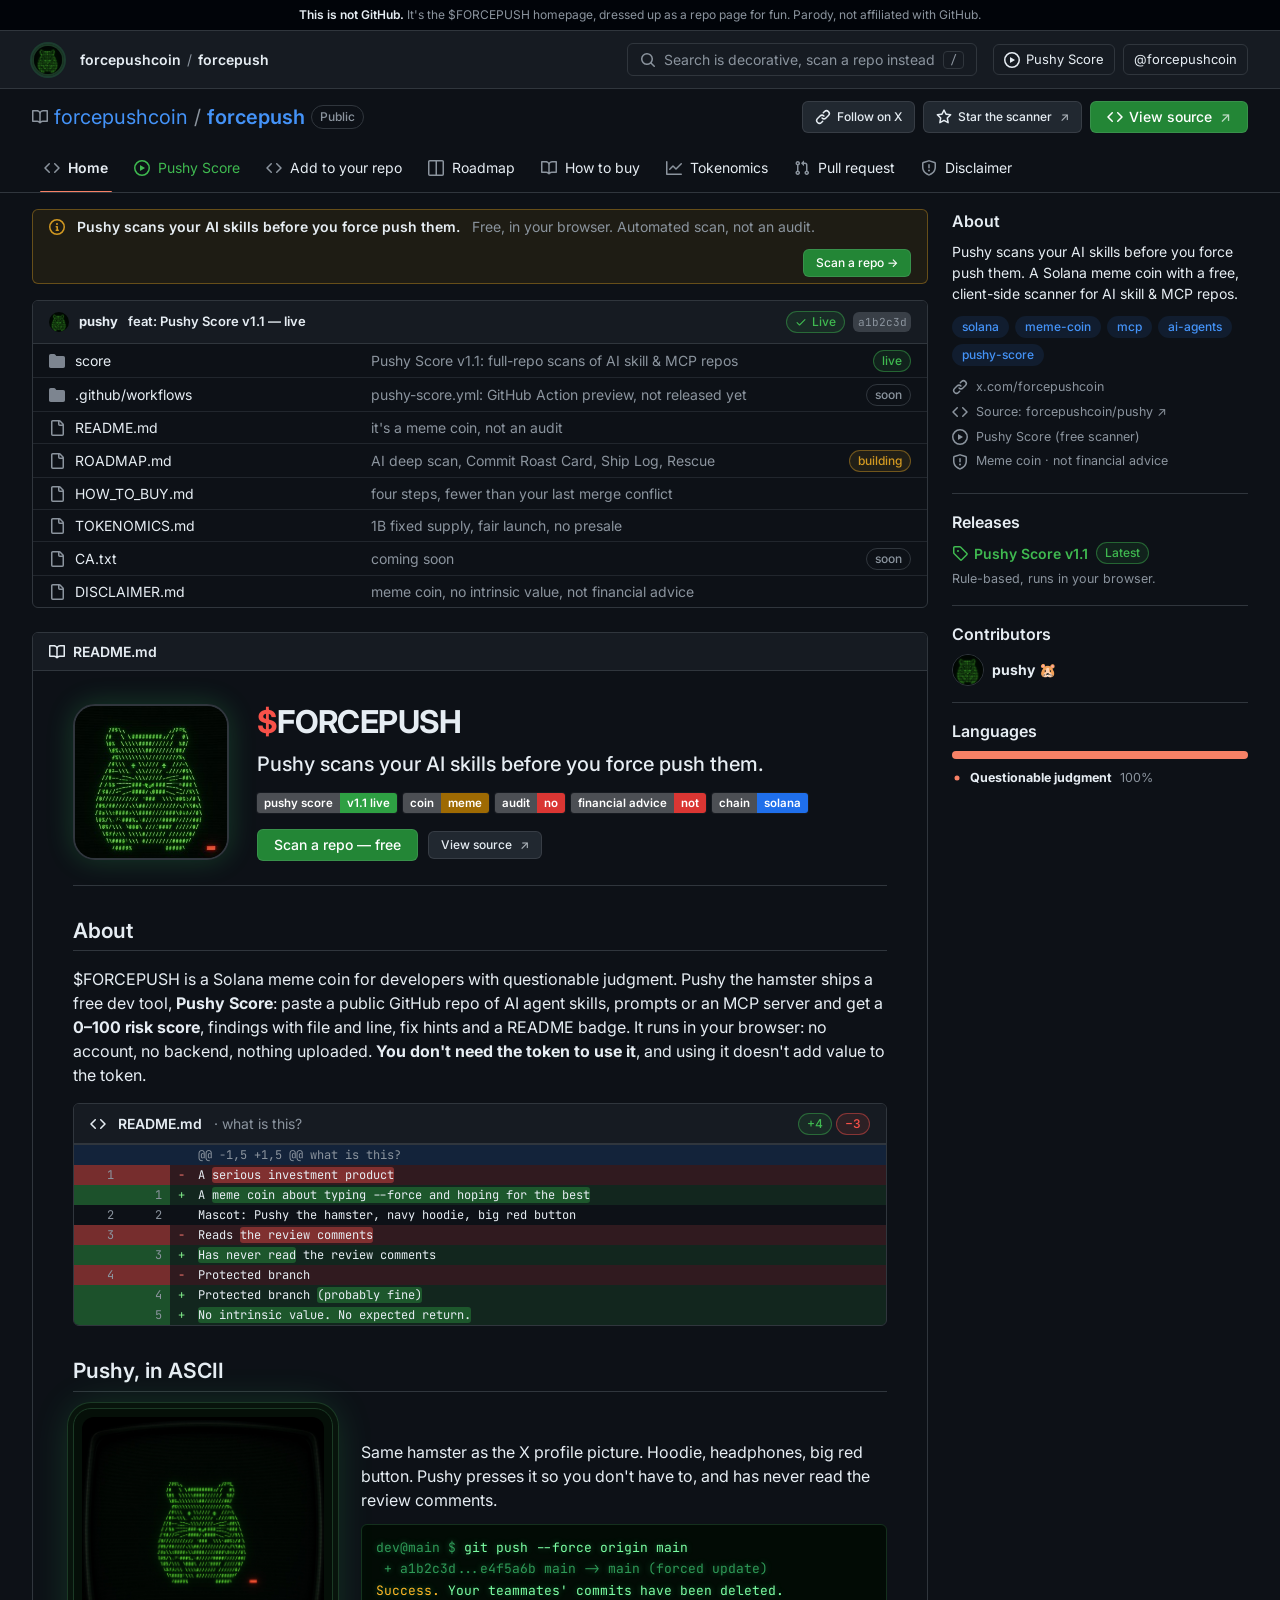
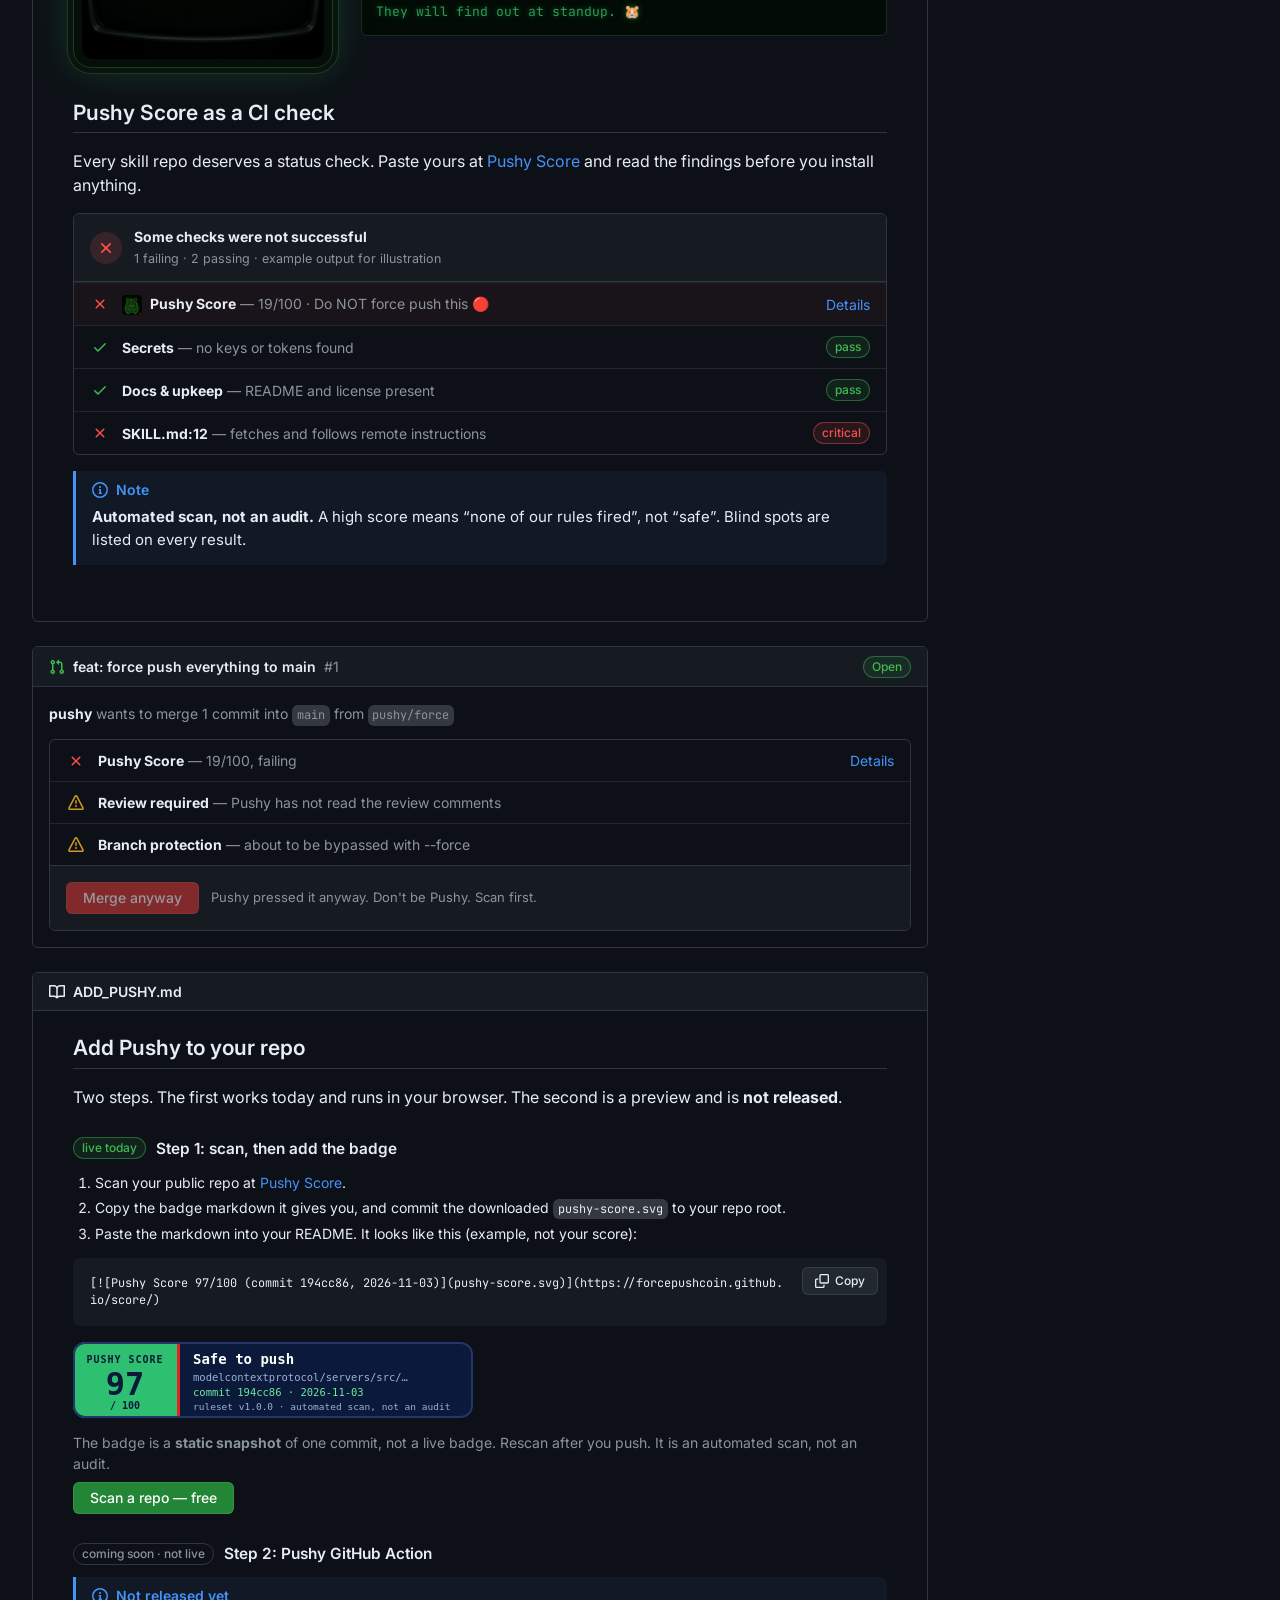
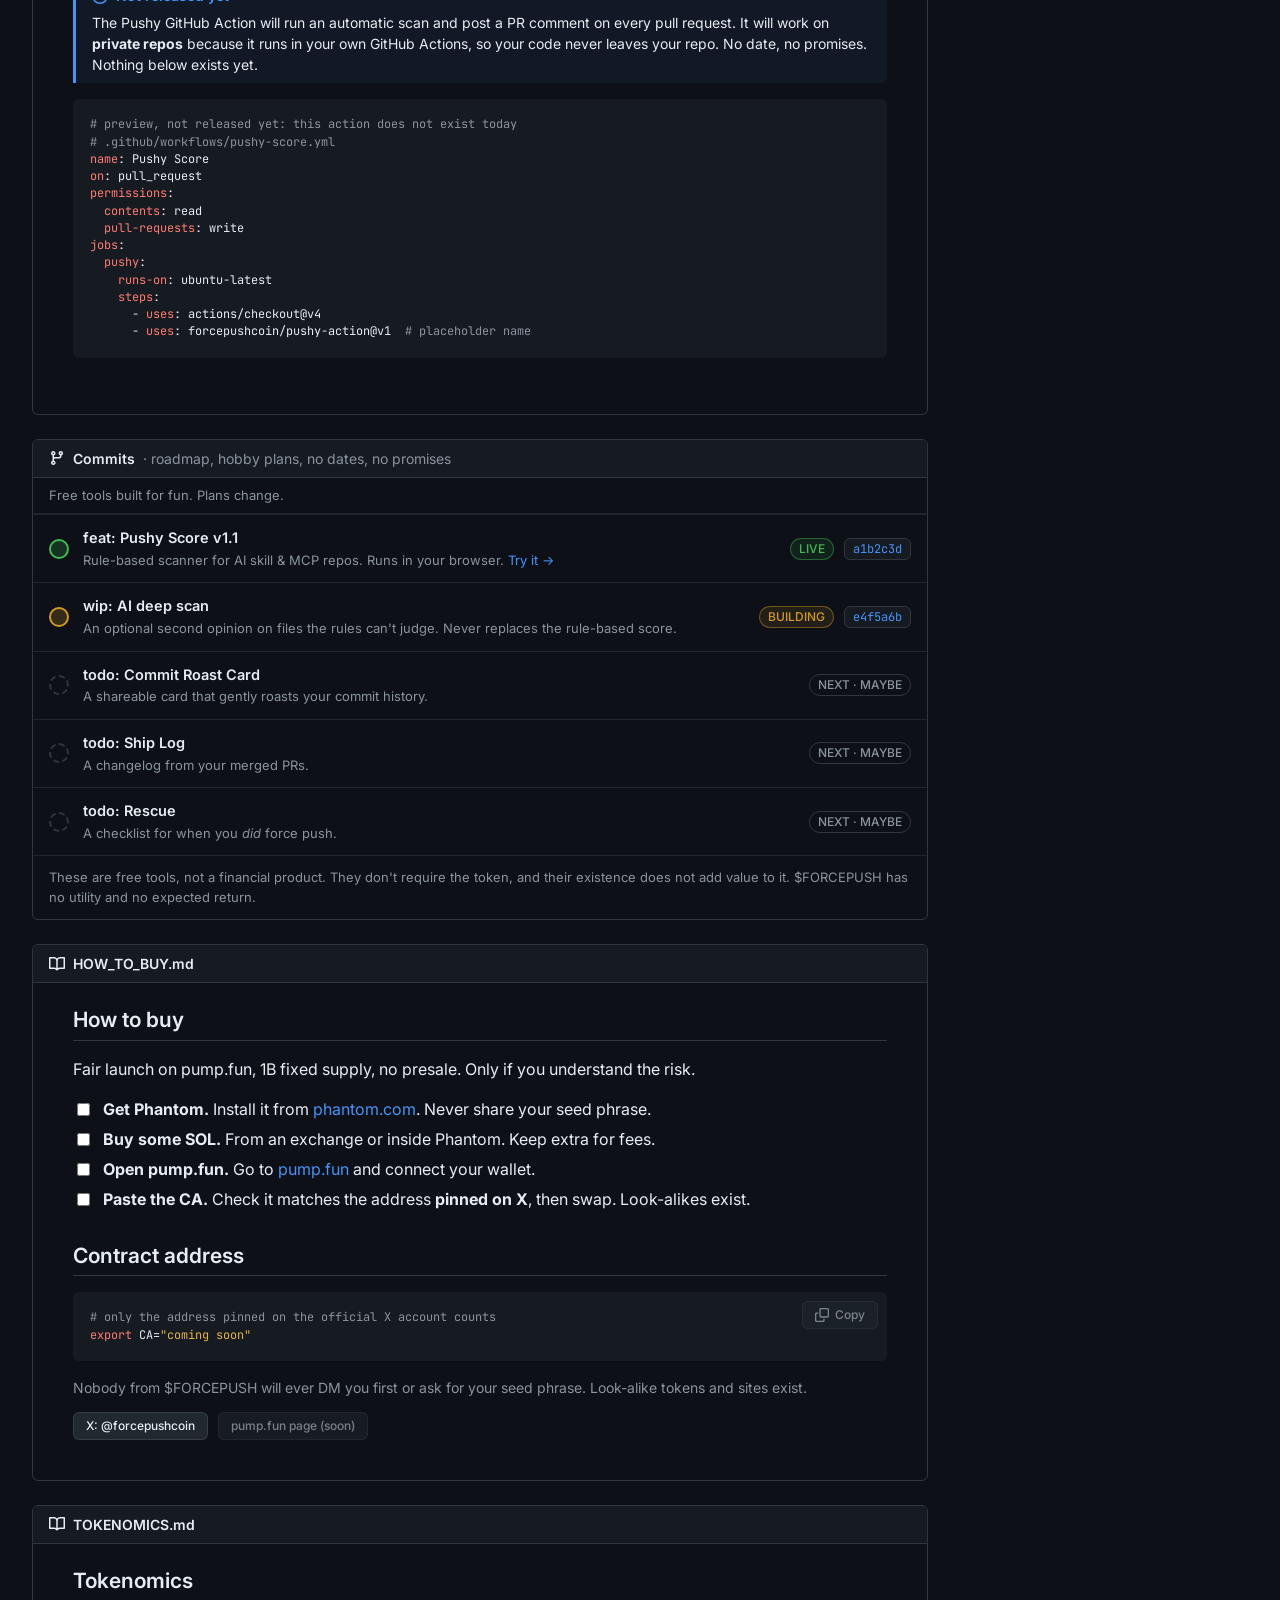
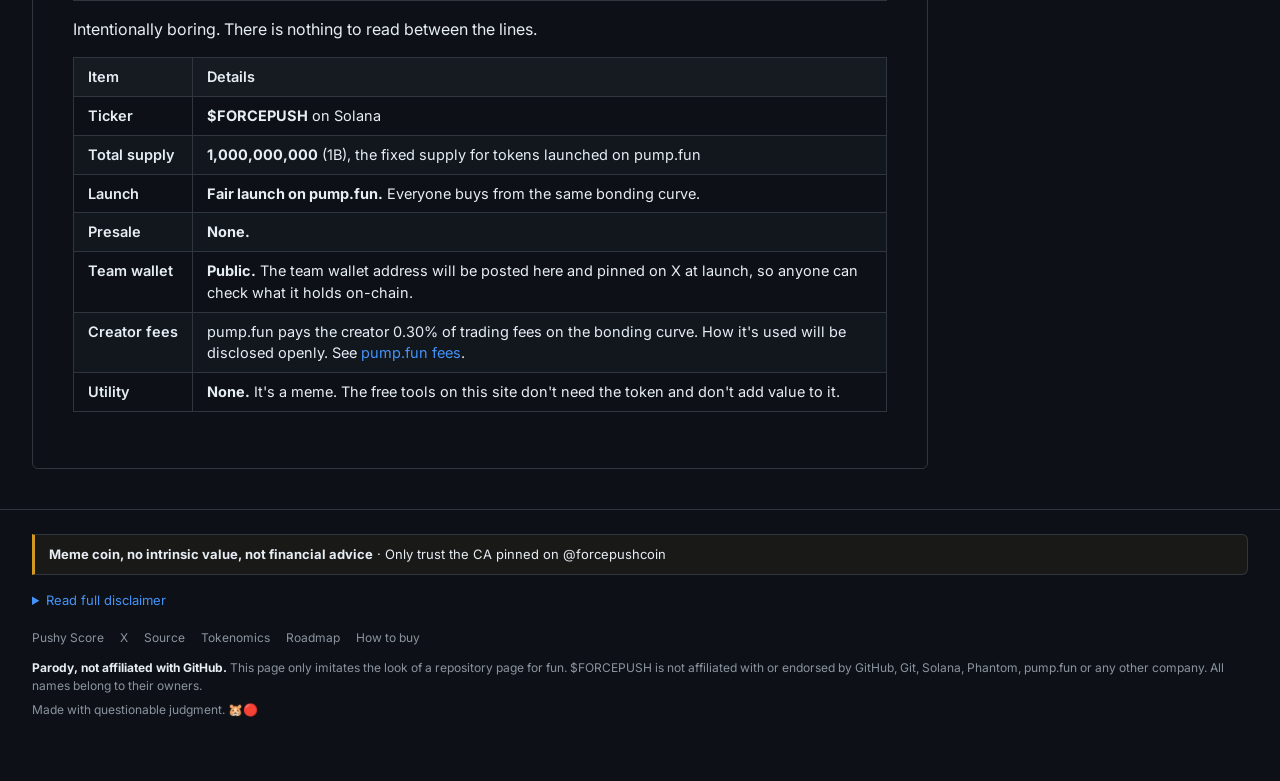
==== index.html @ 5efeface "Pushy Score 1.1: full-repo scans, ASCII Pushy, install guide" ====
<!DOCTYPE html>
<html lang="en">
<head>
<meta charset="utf-8">
<meta name="viewport" content="width=device-width, initial-scale=1">
<title>$FORCEPUSH — Pushy scans your AI skills before you force push them</title>
<meta name="description" content="$FORCEPUSH is a Solana meme coin with a free tool: Pushy Score, an in-browser risk scan for AI agent skills and MCP server repos. Automated scan, not an audit. Meme coin, no intrinsic value, not financial advice.">
<meta name="theme-color" content="#0d1117">
<link rel="canonical" href="https://forcepushcoin.github.io/">
<link rel="icon" type="image/jpeg" href="pp-avatar.jpg">
<link rel="apple-touch-icon" href="pp-avatar.jpg">
<meta property="og:type" content="website">
<meta property="og:site_name" content="$FORCEPUSH">
<meta property="og:url" content="https://forcepushcoin.github.io/">
<meta property="og:title" content="$FORCEPUSH — Pushy scans your AI skills before you force push them">
<meta property="og:description" content="A meme coin with a free, in-browser risk scanner for AI skill and MCP repos. Automated scan, not an audit. Not financial advice.">
<meta property="og:image" content="https://forcepushcoin.github.io/banner-16x9.jpg">
<meta property="og:image:width" content="1280">
<meta property="og:image:height" content="720">
<meta property="og:image:alt" content="Pushy the hamster terminal banner: REJECTED to FORCED, Pushy Score scanning">
<meta name="twitter:card" content="summary_large_image">
<meta name="twitter:site" content="@forcepushcoin">
<meta name="twitter:title" content="$FORCEPUSH — Pushy scans your AI skills before you force push them">
<meta name="twitter:description" content="A meme coin with a free, in-browser risk scanner for AI skill and MCP repos. Automated scan, not an audit. Not financial advice.">
<meta name="twitter:image" content="https://forcepushcoin.github.io/banner-16x9.jpg">
<link rel="preconnect" href="https://fonts.googleapis.com">
<link rel="preconnect" href="https://fonts.gstatic.com" crossorigin>
<link href="https://fonts.googleapis.com/css2?family=Inter:wght@400;500;600;700&family=JetBrains+Mono:wght@400;500;600&display=swap" rel="stylesheet">
<style>
:root{
  --canvas:#0d1117; --sub:#161b22; --inset:#010409; --bd:#30363d; --bd2:#21262d;
  --fg:#e6edf3; --mut:#8b949e; --blue:#4493f8; --grn:#3fb950; --gbtn:#238636; --gbtn2:#2ea043; --red:#f85149; --org:#d29922; --pur:#ab7df8;
  --addbg:rgba(46,160,67,.15); --addln:rgba(46,160,67,.35); --delbg:rgba(248,81,73,.15); --delln:rgba(248,81,73,.35);
  --sans:"Inter",-apple-system,BlinkMacSystemFont,"Segoe UI","Noto Sans",Helvetica,Arial,sans-serif;
  --mono:"JetBrains Mono",ui-monospace,SFMono-Regular,"SF Mono",Menlo,Consolas,monospace;
}
*{box-sizing:border-box}
html{background:var(--canvas);scroll-behavior:smooth}
body{margin:0;background:var(--canvas);color:var(--fg);font:14px/1.5 var(--sans);-webkit-font-smoothing:antialiased;overflow-x:hidden}
a{color:var(--blue);text-decoration:none}
a:hover{text-decoration:underline}
svg{fill:currentColor;vertical-align:text-bottom;flex:none}
.mono,code,pre{font-family:var(--mono)}
code{background:rgba(110,118,129,.4);border-radius:6px;padding:.2em .4em;font-size:85%}

/* global header */
.gh{background:var(--sub);border-bottom:1px solid var(--bd);padding:12px 32px;display:flex;align-items:center;gap:16px}
.gh .logo{width:32px;height:32px;border-radius:50%;border:2px solid var(--bd);object-fit:cover}
.gh .crumb{font-size:14px;color:var(--fg);display:flex;gap:6px;align-items:center;white-space:nowrap}
.gh .crumb a{color:var(--fg)}
.gh .crumb b{font-weight:600}
.gh .search{margin-left:auto;display:flex;align-items:center;gap:8px;border:1px solid var(--bd);border-radius:6px;padding:5px 12px;color:var(--mut);min-width:260px;font-size:14px}
.gh .search kbd{margin-left:auto;border:1px solid var(--bd);border-radius:4px;padding:0 6px;font:12px var(--mono)}
.gh .acts{display:flex;gap:8px}
.ico-btn{border:1px solid var(--bd);border-radius:6px;padding:5px 10px;color:var(--fg);display:inline-flex;gap:6px;align-items:center;font-size:13px;background:transparent}

/* repo head */
.repohead{background:var(--canvas);padding:12px 32px 0;border-bottom:1px solid var(--bd)}
.title-row{display:flex;align-items:center;gap:8px;flex-wrap:wrap;margin-bottom:16px}
.title-row .rn{font-size:20px;display:flex;gap:6px;align-items:center;flex-wrap:wrap}
.title-row .rn a{color:var(--blue)}
.title-row .rn strong{font-weight:600}
.label{border:1px solid var(--bd);border-radius:2em;padding:0 8px;font-size:12px;font-weight:500;color:var(--mut);line-height:22px;display:inline-block}
.tr-actions{margin-left:auto;display:flex;gap:8px;flex-wrap:wrap}
.btn{display:inline-flex;align-items:center;gap:6px;border:1px solid rgba(240,246,252,.1);background:#212830;color:var(--fg);padding:3px 12px;font:500 12px/20px var(--sans);border-radius:6px;cursor:pointer;white-space:nowrap}
.btn:hover{background:#262c36;text-decoration:none;border-color:#8b949e}
.btn.green{background:var(--gbtn);color:#fff;border-color:rgba(240,246,252,.1);font-size:14px;padding:5px 16px}
.btn.green:hover{background:var(--gbtn2)}
.btn.big{font-size:14px;padding:6px 18px}
.btn[disabled]{opacity:.5;cursor:not-allowed}
.tabs{display:flex;gap:2px;overflow-x:auto;scrollbar-width:none}
.tabs::-webkit-scrollbar{display:none}
.tab{display:flex;gap:8px;align-items:center;padding:8px 12px;color:var(--fg);font-size:14px;position:relative;white-space:nowrap;border-radius:6px;margin-bottom:6px}
.tab:hover{background:rgba(110,118,129,.1);text-decoration:none}
.tab.on{font-weight:600}
.tab.on::after{content:"";position:absolute;left:8px;right:8px;bottom:-7px;height:2px;border-radius:6px;background:#f78166}
.tab svg{color:var(--mut)}
.tab .c{background:rgba(110,118,129,.4);border-radius:2em;padding:0 6px;font-size:12px;line-height:18px}
.tab.ok{color:var(--grn)}.tab.ok svg{color:var(--grn)}

/* layout */
.page{max-width:1280px;margin:0 auto;padding:16px 32px 0;display:grid;grid-template-columns:minmax(0,1fr) 296px;gap:24px}
.box{border:1px solid var(--bd);border-radius:6px;background:var(--canvas);overflow:hidden}
.box + .box,.box + section,section + .box{margin-top:24px}
.bar{display:flex;align-items:center;gap:8px;padding:8px 16px;background:var(--sub);border-bottom:1px solid var(--bd);font-size:14px;flex-wrap:wrap}
.bar strong{font-weight:600}
.bar .sp{margin-left:auto}
.bar .m{color:var(--mut)}
.branch{display:flex;gap:8px;align-items:center;flex-wrap:wrap;margin-bottom:16px}

/* banner */
.banner{display:flex;align-items:center;gap:12px;flex-wrap:wrap;border:1px solid rgba(210,153,34,.4);background:rgba(187,128,9,.1);border-radius:6px;padding:6px 16px;margin-bottom:16px}
.banner .t{font-weight:600}
.banner .btn{margin-left:auto}

/* file table */
.commit-bar{display:flex;align-items:center;gap:10px;padding:10px 16px;background:var(--sub);border-bottom:1px solid var(--bd);font-size:13px;flex-wrap:wrap}
.commit-bar img{width:20px;height:20px;border-radius:50%}
.commit-bar .msg{color:var(--fg);font-weight:600}
.commit-bar .r{margin-left:auto;color:var(--mut);display:flex;gap:8px;align-items:center}
.ft{width:100%;border-collapse:collapse}
.ft td{padding:5px 16px;border-top:1px solid var(--bd2);font-size:14px;white-space:nowrap}
.ft tr:first-child td{border-top:0}
.ft tr:hover td{background:rgba(110,118,129,.07)}
.ft td:first-child{width:36%}
.ft td:nth-child(2){width:46%;white-space:normal;color:var(--mut);overflow:hidden;text-overflow:ellipsis}
.ft td:last-child{text-align:right;color:var(--mut)}
.ft a{color:var(--fg)}
.ft td:nth-child(2) a{color:var(--mut)}
.ft a:hover{color:var(--blue)}
.ft svg.f{color:var(--mut);margin-right:10px}
.ft svg.d{color:#7d8590;margin-right:10px}
.st{display:inline-flex;align-items:center;gap:5px;font-size:12px;font-weight:500;border-radius:2em;padding:0 8px;line-height:20px;border:1px solid}
.st.live{color:var(--grn);border-color:rgba(63,185,80,.45);background:rgba(63,185,80,.1)}
.st.bld{color:var(--org);border-color:rgba(210,153,34,.45);background:rgba(210,153,34,.1)}
.st.nxt{color:var(--mut);border-color:var(--bd)}
.st.bad{color:var(--red);border-color:rgba(248,81,73,.45);background:rgba(248,81,73,.1)}

/* readme */
.readme .bar{padding:8px 16px;gap:12px}
.readme .bar .nm{display:flex;gap:8px;align-items:center;font-weight:600}
.md{padding:32px 40px 40px}
.md .hero{display:flex;gap:28px;align-items:center;padding-bottom:24px;margin-bottom:24px;border-bottom:1px solid var(--bd)}
.md .hero img{width:156px;height:156px;border-radius:22px;box-shadow:0 0 28px rgba(61,255,122,.18);border:2px solid var(--bd);flex:none}
.md h1{font-size:2.25em;margin:0 0 8px;font-weight:700;letter-spacing:-.02em;line-height:1.2}
.md h1 .acc{color:var(--red)}
.md h2{font-size:1.5em;font-weight:600;padding-bottom:.3em;border-bottom:1px solid var(--bd);margin:32px 0 16px;line-height:1.25}
.md p{margin:0 0 16px;font-size:16px}
.md .tagline{font-size:20px;color:var(--fg);margin:0 0 14px;font-weight:500}
.badges{display:flex;gap:6px;flex-wrap:wrap;margin:0 0 16px}
.bdg{display:inline-flex;font:600 11.5px/20px "Inter",sans-serif;border-radius:3px;overflow:hidden;box-shadow:0 0 0 1px rgba(255,255,255,.04)}
.bdg i{font-style:normal;padding:0 7px;background:#4c4f54;color:#fff}
.bdg b{padding:0 7px;color:#fff;font-weight:600}
.bdg b.g{background:#2ea043}.bdg b.r{background:#da3633}.bdg b.o{background:#9e6a03}.bdg b.b{background:#1f6feb}
.md ul.task{list-style:none;padding:0;margin:0 0 16px}
.md ul.task li{display:flex;gap:10px;align-items:flex-start;margin:6px 0;font-size:16px}
.md ul.task input{margin-top:6px;accent-color:var(--blue);pointer-events:none}
.md ul.task .num{color:var(--mut);font:12px var(--mono);margin-top:4px}
.md blockquote{margin:0 0 16px;padding:0 1em;color:var(--mut);border-left:.25em solid var(--bd)}
.alert{border-left:.25em solid var(--org);padding:8px 16px;margin:0 0 16px;background:rgba(210,153,34,.06);border-radius:0 6px 6px 0}
.alert .ah{display:flex;gap:8px;align-items:center;color:var(--org);font-weight:600;margin-bottom:6px}
.alert p{margin:0 0 6px;font-size:15px}
.alert.note{border-color:var(--blue);background:rgba(68,147,248,.06)}.alert.note .ah{color:var(--blue)}

/* CI check card */
.checks{border:1px solid var(--bd);border-radius:6px;margin:0 0 16px;overflow:hidden}
.checks .ch{display:flex;gap:12px;align-items:center;padding:12px 16px;background:var(--sub);border-bottom:1px solid var(--bd)}
.checks .ch .big{width:32px;height:32px;border-radius:50%;background:rgba(248,81,73,.15);color:var(--red);display:grid;place-items:center;flex:none}
.checks .ch strong{display:block;font-size:14px}
.checks .ch small{color:var(--mut);font-size:12.5px}
.chk{display:grid;grid-template-columns:20px 1fr auto;gap:12px;align-items:center;padding:10px 16px;border-top:1px solid var(--bd2);font-size:14px}
.chk:first-of-type{border-top:0}
.chk .ic{display:grid;place-items:center}
.chk .ic.r{color:var(--red)}.chk .ic.g{color:var(--grn)}.chk .ic.y{color:var(--org)}
.chk .n{color:var(--fg)}.chk .n em{font-style:normal;color:var(--mut)}
.chk .dt{display:flex;gap:10px;align-items:center}
.chk .pushy-img{width:20px;height:20px;border-radius:4px}
.pushy-row{background:rgba(248,81,73,.05)}
.mergebox{padding:16px;background:var(--sub);border-top:1px solid var(--bd);display:flex;gap:12px;align-items:center;flex-wrap:wrap}
.btn.dng{background:#da3633;border-color:rgba(240,246,252,.1);color:#fff;font-size:14px;padding:5px 16px}
.btn.dng[disabled]{opacity:.55}

/* diff */
.diff{font:12px/20px var(--mono);border-top:1px solid var(--bd);overflow-x:auto}
.diff .l{display:grid;grid-template-columns:48px 48px 20px minmax(0,1fr);min-width:560px}
.diff .l span{padding:0 8px;white-space:pre-wrap}
.diff .ln{color:var(--mut);text-align:right;user-select:none}
.diff .hk{background:rgba(56,139,253,.15);color:var(--mut)}
.diff .hk span{padding:0 8px}
.diff .add{background:var(--addbg)}.diff .add .ln{background:var(--addln)}.diff .add .sg{color:#7ee787}
.diff .del{background:var(--delbg)}.diff .del .ln{background:var(--delln)}.diff .del .sg{color:#ff7b72}
.diff .ctx .ln{background:transparent}
.diff .sg{padding:0 4px;text-align:center}
.diff .del span:last-child b{background:rgba(248,81,73,.4);font-weight:400;border-radius:3px}
.diff .add span:last-child b{background:rgba(46,160,67,.4);font-weight:400;border-radius:3px}

/* commits */
.cm{display:grid;grid-template-columns:20px minmax(0,1fr) auto;gap:14px;align-items:center;padding:12px 16px;border-top:1px solid var(--bd2)}
.cm:first-of-type{border-top:0}
.cm .gl{width:20px;height:20px;border-radius:50%;display:grid;place-items:center;border:2px solid;font-size:0}
.cm.live .gl{border-color:var(--grn);background:rgba(63,185,80,.2)}
.cm.bld .gl{border-color:var(--org);background:rgba(210,153,34,.2)}
.cm.nxt .gl{border-color:var(--bd);border-style:dashed}
.cm .ti{font-weight:600;color:var(--fg);font-size:14.5px}
.cm .ds{color:var(--mut);font-size:13px;margin-top:2px}
.cm .rt{display:flex;gap:10px;align-items:center}
.cm .sha{font:12px var(--mono);border:1px solid var(--bd);border-radius:6px;padding:2px 8px;color:var(--blue);background:var(--sub)}
.date{padding:8px 16px;background:var(--canvas);color:var(--mut);font-size:13px;border-bottom:1px solid var(--bd2);display:flex;gap:8px;align-items:center}

/* code block */
.codeblock{position:relative;background:var(--sub);border:1px solid transparent;border-radius:6px;padding:16px;font:85% /1.45 var(--mono);overflow:auto;margin:0 0 16px;white-space:pre}
.codeblock .cp{position:absolute;top:8px;right:8px}
.codeblock .c{color:#8b949e}.codeblock .k{color:#ff7b72}.codeblock .s{color:#a5d6ff}.codeblock .y{color:#e3b341}

/* sidebar */
.side h3{font-size:16px;font-weight:600;margin:0 0 8px}
.side .blk{padding:16px 0;border-bottom:1px solid var(--bd)}
.side .blk:first-child{padding-top:0}
.side .blk:last-child{border:0}
.side p{margin:0 0 12px;font-size:14px}
.side .row{display:flex;gap:8px;align-items:center;color:var(--mut);font-size:12.5px;margin:6px 0}
.side .row a{color:var(--mut)}
.side .row a:hover{color:var(--blue)}
.topics{display:flex;gap:6px;flex-wrap:wrap;margin:12px 0}
.topic{background:rgba(56,139,253,.1);color:var(--blue);border-radius:2em;padding:0 10px;font-size:12px;font-weight:500;line-height:22px}
.topic:hover{background:var(--blue);color:#fff;text-decoration:none}
.rel{display:flex;gap:8px;align-items:center;margin-top:8px}
.rel .tag{display:inline-flex;gap:6px;align-items:center;color:var(--grn);font-weight:600}
.langbar{display:flex;height:8px;border-radius:6px;overflow:hidden;margin:8px 0 10px}
.langbar i{display:block;height:100%}
.contrib{display:flex;gap:8px;align-items:center}
.contrib img{width:32px;height:32px;border-radius:50%;border:1px solid var(--bd)}

.md h3.stp{display:flex;flex-wrap:wrap;align-items:center;gap:10px;font-size:1.1em;font-weight:600;margin:28px 0 12px}
.md ol.stl{padding-left:22px;margin:0 0 14px}.md ol.stl li{margin:4px 0}
.md p.exb{margin:0 0 14px}.md p.exb img{max-width:100%;height:auto;display:block;border-radius:12px}
.codeblock #badgeMd{display:block;white-space:pre-wrap;word-break:break-all;padding-right:84px}
footer .comp{display:flex;flex-wrap:wrap;gap:6px 16px;align-items:center;margin-bottom:14px;padding:10px 14px;border:1px solid var(--bd);border-left:.25em solid var(--org);border-radius:0 6px 6px 0;background:rgba(210,153,34,.06);color:var(--fg);font-size:13px}
footer details{margin:0 0 16px}
footer summary{cursor:pointer;color:var(--blue);font-size:13px;padding:2px 0}
footer details[open] summary{margin-bottom:10px}
footer{max-width:1280px;margin:40px auto 0;padding:24px 32px 56px;border-top:1px solid var(--bd);color:var(--mut);font-size:12px}
footer .links{display:flex;gap:16px;flex-wrap:wrap;margin-bottom:12px}
footer .links a{color:var(--mut)}
footer p{margin:0 0 6px}

@media (max-width:1000px){
  .page{grid-template-columns:minmax(0,1fr)}
  .side .blk:nth-child(n+2){display:none}
  .gh .search{display:none}
}
@media (max-width:700px){
  .gh,.repohead,.page,footer{padding-left:16px;padding-right:16px}
  .gh .acts{display:none}
  .gh{padding-top:12px;padding-bottom:12px}
  .gh .crumb{font-size:13px}
  .title-row .rn{font-size:17px}
  .tr-actions{margin-left:0;width:100%}
  .md{padding:20px 16px 26px}
  .md .hero{flex-direction:column;text-align:center;gap:16px}
  .md .hero img{width:128px;height:128px}
  .md h1{font-size:1.9em}
  .badges{justify-content:center}
  .ft td:nth-child(2){display:none}
  .ft td:first-child{width:auto}
  .cm{grid-template-columns:20px minmax(0,1fr)}
  .cm .rt{grid-column:2}
  .commit-bar .r{margin-left:0}
  .chk{grid-template-columns:20px 1fr}.chk .dt{grid-column:2}
  .banner .btn{margin-left:0}
  .md ul.task li,.md p{font-size:15px}
}

/* parody notice strip */
.notice{background:#010409;border-bottom:1px solid var(--bd);color:var(--mut);font-size:12px;padding:6px 32px;display:flex;gap:10px;align-items:center;flex-wrap:wrap;justify-content:center;text-align:center}
.notice b{color:var(--fg);font-weight:600}
/* avatar */
.gh .logo{border-color:#1b3a25;box-shadow:0 0 0 2px rgba(61,255,122,.15)}
/* crt figure */
.crtfig>div{min-width:0}
.crtfig{display:grid;grid-template-columns:minmax(0,260px) minmax(0,1fr);gap:28px;align-items:center;margin:0 0 16px}
.crt{position:relative;border-radius:18px;padding:8px;background:#050f08;border:1px solid #1b3a25;box-shadow:0 0 0 5px #08140c,0 0 0 6px #1b3a25,0 0 40px rgba(61,255,122,.18);margin:0}
.crt img{display:block;width:100%;height:auto;aspect-ratio:1/1;object-fit:cover;border-radius:12px}
.crt::after{content:"";position:absolute;inset:8px;border-radius:12px;pointer-events:none;background:repeating-linear-gradient(to bottom,rgba(0,0,0,0) 0,rgba(0,0,0,0) 2px,rgba(0,0,0,.22) 3px,rgba(0,0,0,0) 4px)}
.crtfig p{margin:0 0 12px}
.gterm{font:13px/1.65 var(--mono);background:#020b05;border:1px solid #14301d;border-radius:6px;padding:12px 14px;color:#7dffa5;text-shadow:0 0 6px rgba(61,255,122,.35);overflow:auto;white-space:pre}
.gterm .d{color:#2f9a58}.gterm .y{color:#ffb627}
/* table */
.md table{border-collapse:collapse;width:100%;margin:0 0 16px;display:block;overflow-x:auto}
.md th,.md td{border:1px solid var(--bd);padding:8px 14px;text-align:left;font-size:14.5px;vertical-align:top}
.md th{background:var(--sub);font-weight:600}
.md tr:nth-child(even) td{background:rgba(110,118,129,.06)}
.md td:first-child{white-space:nowrap;font-weight:600;color:var(--fg)}
.md .nb{background:rgba(110,118,129,.15);border:1px solid var(--bd);border-radius:6px;padding:10px 14px;font-size:14px;color:#c9d1d9;margin:0 0 16px}
.btn.primary{background:var(--gbtn);color:#fff}
.btn[aria-disabled="true"]{opacity:.5;cursor:not-allowed}
.btn-row{display:flex;gap:10px;flex-wrap:wrap;align-items:center}
.btn.ext::after{content:"↗";opacity:.7;margin-left:2px}
.toast{position:fixed;left:50%;bottom:24px;transform:translateX(-50%) translateY(20px);background:#e6edf3;color:#0d1117;padding:9px 16px;border-radius:6px;font-weight:600;font-size:13px;opacity:0;pointer-events:none;transition:.2s;z-index:50}
.toast.show{opacity:1;transform:translateX(-50%)}
@media (max-width:700px){
  .notice{padding:6px 16px}
  .crtfig{grid-template-columns:minmax(0,1fr);justify-items:center}
  .crt{width:240px}
  .gterm{white-space:pre-wrap;word-break:break-word}
  .crtfig>div{width:100%}
  .btn-row{justify-content:center}
}
@media (prefers-reduced-motion:reduce){html{scroll-behavior:auto}}
</style>
</head>
<body>
<svg width="0" height="0" style="position:absolute" aria-hidden="true">
  <defs>
    <symbol id="i-file" viewBox="0 0 16 16"><path d="M2 1.75C2 .784 2.784 0 3.75 0h6.586c.464 0 .909.184 1.237.513l2.914 2.914c.329.328.513.773.513 1.237v9.586A1.75 1.75 0 0 1 13.25 16h-9.5A1.75 1.75 0 0 1 2 14.25Zm1.75-.25a.25.25 0 0 0-.25.25v12.5c0 .138.112.25.25.25h9.5a.25.25 0 0 0 .25-.25V6h-2.75A1.75 1.75 0 0 1 9 4.25V1.5Zm6.75.062V4.25c0 .138.112.25.25.25h2.688l-.011-.013-2.914-2.914-.013-.011Z"/></symbol>
    <symbol id="i-dir" viewBox="0 0 16 16"><path d="M1.75 1A1.75 1.75 0 0 0 0 2.75v10.5C0 14.216.784 15 1.75 15h12.5A1.75 1.75 0 0 0 16 13.25v-8.5A1.75 1.75 0 0 0 14.25 3H7.5a.25.25 0 0 1-.2-.1l-.9-1.2C6.07 1.26 5.55 1 5 1H1.75Z"/></symbol>
    <symbol id="i-x" viewBox="0 0 16 16"><path d="M3.72 3.72a.75.75 0 0 1 1.06 0L8 6.94l3.22-3.22a.749.749 0 0 1 1.275.326.749.749 0 0 1-.215.734L9.06 8l3.22 3.22a.749.749 0 0 1-.326 1.275.749.749 0 0 1-.734-.215L8 9.06l-3.22 3.22a.751.751 0 0 1-1.042-.018.751.751 0 0 1-.018-1.042L6.94 8 3.72 4.78a.75.75 0 0 1 0-1.06Z"/></symbol>
    <symbol id="i-check" viewBox="0 0 16 16"><path d="M13.78 4.22a.75.75 0 0 1 0 1.06l-7.25 7.25a.75.75 0 0 1-1.06 0L2.22 9.28a.751.751 0 0 1 .018-1.042.751.751 0 0 1 1.042-.018L6 10.94l6.72-6.72a.75.75 0 0 1 1.06 0Z"/></symbol>
    <symbol id="i-dot" viewBox="0 0 16 16"><circle cx="8" cy="8" r="4"/></symbol>
    <symbol id="i-star" viewBox="0 0 16 16"><path d="M8 .25a.75.75 0 0 1 .673.418l1.882 3.815 4.21.612a.75.75 0 0 1 .416 1.279l-3.046 2.97.719 4.192a.751.751 0 0 1-1.088.791L8 12.347l-3.766 1.98a.75.75 0 0 1-1.088-.79l.72-4.194L.818 6.374a.75.75 0 0 1 .416-1.28l4.21-.611L7.327.668A.75.75 0 0 1 8 .25Zm0 2.445L6.615 5.5a.75.75 0 0 1-.564.41l-3.097.45 2.24 2.184a.75.75 0 0 1 .216.664l-.528 3.084 2.769-1.456a.75.75 0 0 1 .698 0l2.77 1.456-.53-3.084a.75.75 0 0 1 .216-.664l2.24-2.183-3.096-.45a.75.75 0 0 1-.564-.41L8 2.694Z"/></symbol>
    <symbol id="i-code" viewBox="0 0 16 16"><path d="m11.28 3.22 4.25 4.25a.75.75 0 0 1 0 1.06l-4.25 4.25a.749.749 0 0 1-1.275-.326.749.749 0 0 1 .215-.734L13.94 8l-3.72-3.72a.749.749 0 0 1 .326-1.275.749.749 0 0 1 .734.215Zm-6.56 0a.751.751 0 0 1 1.042.018.751.751 0 0 1 .018 1.042L2.06 8l3.72 3.72a.749.749 0 0 1-.326 1.275.749.749 0 0 1-.734-.215L.47 8.53a.75.75 0 0 1 0-1.06Z"/></symbol>
    <symbol id="i-pr" viewBox="0 0 16 16"><path d="M1.5 3.25a2.25 2.25 0 1 1 3 2.122v5.256a2.251 2.251 0 1 1-1.5 0V5.372A2.25 2.25 0 0 1 1.5 3.25Zm5.677-.177L9.573.677A.25.25 0 0 1 10 .854V2.5h1A2.5 2.5 0 0 1 13.5 5v5.628a2.251 2.251 0 1 1-1.5 0V5a1 1 0 0 0-1-1h-1v1.646a.25.25 0 0 1-.427.177L7.177 3.427a.25.25 0 0 1 0-.354ZM3.75 2.5a.75.75 0 1 0 0 1.5.75.75 0 0 0 0-1.5Zm0 9.5a.75.75 0 1 0 0 1.5.75.75 0 0 0 0-1.5Zm8.25.75a.75.75 0 1 0 1.5 0 .75.75 0 0 0-1.5 0Z"/></symbol>
    <symbol id="i-play" viewBox="0 0 16 16"><path d="M8 0a8 8 0 1 1 0 16A8 8 0 0 1 8 0ZM1.5 8a6.5 6.5 0 1 0 13 0 6.5 6.5 0 0 0-13 0Zm4.879-2.773 4.264 2.559a.25.25 0 0 1 0 .428l-4.264 2.559A.25.25 0 0 1 6 10.559V5.442a.25.25 0 0 1 .379-.215Z"/></symbol>
    <symbol id="i-issue" viewBox="0 0 16 16"><path d="M8 9.5a1.5 1.5 0 1 0 0-3 1.5 1.5 0 0 0 0 3Z"/><path d="M8 0a8 8 0 1 1 0 16A8 8 0 0 1 8 0ZM1.5 8a6.5 6.5 0 1 0 13 0 6.5 6.5 0 0 0-13 0Z"/></symbol>
    <symbol id="i-proj" viewBox="0 0 16 16"><path d="M1.75 0h12.5C15.216 0 16 .784 16 1.75v12.5A1.75 1.75 0 0 1 14.25 16H1.75A1.75 1.75 0 0 1 0 14.25V1.75C0 .784.784 0 1.75 0ZM1.5 1.75v12.5c0 .138.112.25.25.25H7.5v-13H1.75a.25.25 0 0 0-.25.25ZM9 14.5h5.25a.25.25 0 0 0 .25-.25V1.75a.25.25 0 0 0-.25-.25H9Z"/></symbol>
    <symbol id="i-book" viewBox="0 0 16 16"><path d="M0 1.75A.75.75 0 0 1 .75 1h4.253c1.227 0 2.317.59 3 1.501A3.743 3.743 0 0 1 11.006 1h4.245a.75.75 0 0 1 .75.75v10.5a.75.75 0 0 1-.75.75h-4.507a2.25 2.25 0 0 0-1.591.659l-.622.621a.75.75 0 0 1-1.06 0l-.622-.621A2.25 2.25 0 0 0 5.258 13H.75a.75.75 0 0 1-.75-.75Zm7.251 10.324.004-5.073-.002-2.253A2.25 2.25 0 0 0 5.003 2.5H1.5v9h3.757a3.75 3.75 0 0 1 1.994.574ZM8.755 4.75l-.004 7.322a3.752 3.752 0 0 1 1.992-.572H14.5v-9h-3.495a2.25 2.25 0 0 0-2.25 2.25Z"/></symbol>
    <symbol id="i-shield" viewBox="0 0 16 16"><path d="M7.467.133a1.748 1.748 0 0 1 1.066 0l5.25 1.68A1.75 1.75 0 0 1 15 3.48V7c0 1.566-.32 3.182-1.303 4.682-.983 1.498-2.585 2.813-5.032 3.855a1.697 1.697 0 0 1-1.33 0c-2.447-1.042-4.049-2.357-5.032-3.855C1.32 10.182 1 8.566 1 7V3.48a1.75 1.75 0 0 1 1.217-1.667Zm.61 1.429a.25.25 0 0 0-.153 0l-5.25 1.68a.25.25 0 0 0-.174.238V7c0 1.358.275 2.666 1.057 3.86.784 1.194 2.121 2.34 4.366 3.297a.196.196 0 0 0 .154 0c2.245-.956 3.582-2.104 4.366-3.298C13.225 9.666 13.5 8.36 13.5 7V3.48a.251.251 0 0 0-.174-.237l-5.25-1.68ZM8.75 4.75v3a.75.75 0 0 1-1.5 0v-3a.75.75 0 0 1 1.5 0ZM9 10.5a1 1 0 1 1-2 0 1 1 0 0 1 2 0Z"/></symbol>
    <symbol id="i-graph" viewBox="0 0 16 16"><path d="M1.5 1.75V13.5h13.75a.75.75 0 0 1 0 1.5H.75a.75.75 0 0 1-.75-.75V1.75a.75.75 0 0 1 1.5 0Zm14.28 2.53-5.25 5.25a.75.75 0 0 1-1.06 0L7 7.06 4.28 9.78a.751.751 0 0 1-1.042-.018.751.751 0 0 1-.018-1.042l3.25-3.25a.75.75 0 0 1 1.06 0L10 7.94l4.72-4.72a.751.751 0 0 1 1.042.018.751.751 0 0 1 .018 1.042Z"/></symbol>
    <symbol id="i-warn" viewBox="0 0 16 16"><path d="M6.457 1.047c.659-1.234 2.427-1.234 3.086 0l6.082 11.378A1.75 1.75 0 0 1 14.082 15H1.918a1.75 1.75 0 0 1-1.543-2.575Zm1.763.707a.25.25 0 0 0-.44 0L1.698 13.132a.25.25 0 0 0 .22.368h12.164a.25.25 0 0 0 .22-.368Zm.53 3.996v2.5a.75.75 0 0 1-1.5 0v-2.5a.75.75 0 0 1 1.5 0ZM9 11a1 1 0 1 1-2 0 1 1 0 0 1 2 0Z"/></symbol>
    <symbol id="i-info" viewBox="0 0 16 16"><path d="M0 8a8 8 0 1 1 16 0A8 8 0 0 1 0 8Zm8-6.5a6.5 6.5 0 1 0 0 13 6.5 6.5 0 0 0 0-13ZM6.5 7.75A.75.75 0 0 1 7.25 7h1a.75.75 0 0 1 .75.75v2.75h.25a.75.75 0 0 1 0 1.5h-2a.75.75 0 0 1 0-1.5h.25v-2h-.25a.75.75 0 0 1-.75-.75ZM8 6a1 1 0 1 1 0-2 1 1 0 0 1 0 2Z"/></symbol>
    <symbol id="i-copy" viewBox="0 0 16 16"><path d="M0 6.75C0 5.784.784 5 1.75 5h1.5a.75.75 0 0 1 0 1.5h-1.5a.25.25 0 0 0-.25.25v7.5c0 .138.112.25.25.25h7.5a.25.25 0 0 0 .25-.25v-1.5a.75.75 0 0 1 1.5 0v1.5A1.75 1.75 0 0 1 9.25 16h-7.5A1.75 1.75 0 0 1 0 14.25Z"/><path d="M5 1.75C5 .784 5.784 0 6.75 0h7.5C15.216 0 16 .784 16 1.75v7.5A1.75 1.75 0 0 1 14.25 11h-7.5A1.75 1.75 0 0 1 5 9.25Zm1.75-.25a.25.25 0 0 0-.25.25v7.5c0 .138.112.25.25.25h7.5a.25.25 0 0 0 .25-.25v-7.5a.25.25 0 0 0-.25-.25Z"/></symbol>
    <symbol id="i-git" viewBox="0 0 16 16"><path d="M9.5 3.25a2.25 2.25 0 1 1 3 2.122V6A2.5 2.5 0 0 1 10 8.5H6a1 1 0 0 0-1 1v1.128a2.251 2.251 0 1 1-1.5 0V5.372a2.25 2.25 0 1 1 1.5 0v1.836A2.493 2.493 0 0 1 6 7h4a1 1 0 0 0 1-1v-.628A2.25 2.25 0 0 1 9.5 3.25Zm-6 0a.75.75 0 1 0 1.5 0 .75.75 0 0 0-1.5 0Zm8.25-.75a.75.75 0 1 0 0 1.5.75.75 0 0 0 0-1.5ZM4.25 12a.75.75 0 1 0 0 1.5.75.75 0 0 0 0-1.5Z"/></symbol>
    <symbol id="i-tag" viewBox="0 0 16 16"><path d="M1 7.775V2.75C1 1.784 1.784 1 2.75 1h5.025c.464 0 .91.184 1.238.513l6.25 6.25a1.75 1.75 0 0 1 0 2.474l-5.026 5.026a1.75 1.75 0 0 1-2.474 0l-6.25-6.25A1.752 1.752 0 0 1 1 7.775Zm1.5 0c0 .066.026.13.073.177l6.25 6.25a.25.25 0 0 0 .354 0l5.025-5.025a.25.25 0 0 0 0-.354l-6.25-6.25a.25.25 0 0 0-.177-.073H2.75a.25.25 0 0 0-.25.25ZM6 5a1 1 0 1 1 0 2 1 1 0 0 1 0-2Z"/></symbol>
    <symbol id="i-link" viewBox="0 0 16 16"><path d="m7.775 3.275 1.25-1.25a3.5 3.5 0 1 1 4.95 4.95l-2.5 2.5a3.5 3.5 0 0 1-4.95 0 .751.751 0 0 1 .018-1.042.751.751 0 0 1 1.042-.018 1.998 1.998 0 0 0 2.83 0l2.5-2.5a2.002 2.002 0 0 0-2.83-2.83l-1.25 1.25a.751.751 0 0 1-1.042-.018.751.751 0 0 1-.018-1.042Zm-4.69 9.64a1.998 1.998 0 0 0 2.83 0l1.25-1.25a.751.751 0 0 1 1.042.018.751.751 0 0 1 .018 1.042l-1.25 1.25a3.5 3.5 0 1 1-4.95-4.95l2.5-2.5a3.5 3.5 0 0 1 4.95 0 .751.751 0 0 1-.018 1.042.751.751 0 0 1-1.042.018 1.998 1.998 0 0 0-2.83 0l-2.5 2.5a1.998 1.998 0 0 0 0 2.83Z"/></symbol>
  </defs>
</svg>

<div class="notice" role="note"><span><b>This is not GitHub.</b> It's the $FORCEPUSH homepage, dressed up as a repo page for fun. Parody, not affiliated with GitHub.</span></div>
<div class="gh">
  <img class="logo" src="pp-avatar.jpg" alt="Pushy the hamster in green ASCII on a CRT" width="32" height="32">
  <div class="crumb"><a href="#top"><b>forcepushcoin</b></a> <span style="color:var(--mut)">/</span> <a href="#top"><b>forcepush</b></a></div>
  <div class="search" aria-hidden="true"><svg width="16" height="16" viewBox="0 0 16 16"><path d="M10.68 11.74a6 6 0 0 1-7.922-8.982 6 6 0 0 1 8.982 7.922l3.04 3.04a.749.749 0 0 1-.326 1.275.749.749 0 0 1-.734-.215ZM11.5 7a4.499 4.499 0 1 0-8.997 0A4.499 4.499 0 0 0 11.5 7Z"/></svg>Search is decorative, scan a repo instead<kbd>/</kbd></div>
  <div class="acts"><a class="ico-btn" href="score/"><svg width="16" height="16"><use href="#i-play"/></svg>Pushy Score</a><a class="ico-btn" data-x href="https://x.com/forcepushcoin" target="_blank" rel="noopener noreferrer">@forcepushcoin</a></div>
</div>

<div class="repohead" id="top">
  <div class="title-row">
    <div class="rn"><svg width="16" height="16" style="color:var(--mut)"><use href="#i-book"/></svg><a href="#top">forcepushcoin</a> <span style="color:var(--mut)">/</span> <strong><a href="#top">forcepush</a></strong> <span class="label">Public</span></div>
    <div class="tr-actions">
      <a class="btn" data-x href="https://x.com/forcepushcoin" target="_blank" rel="noopener noreferrer"><svg width="16" height="16"><use href="#i-link"/></svg>Follow on X</a>
      <a class="btn ext" href="https://github.com/forcepushcoin/pushy" target="_blank" rel="noopener noreferrer"><svg width="16" height="16"><use href="#i-star"/></svg>Star the scanner</a>
      <a class="btn green ext" href="https://github.com/forcepushcoin/pushy" target="_blank" rel="noopener noreferrer"><svg width="16" height="16"><use href="#i-code"/></svg>View source</a>
    </div>
  </div>
  <nav class="tabs" aria-label="Site sections">
    <a class="tab on" href="#top"><svg width="16" height="16"><use href="#i-code"/></svg>Home</a>
    <a class="tab ok" href="score/"><svg width="16" height="16"><use href="#i-play"/></svg>Pushy Score</a>
    <a class="tab" href="#add"><svg width="16" height="16"><use href="#i-code"/></svg>Add to your repo</a>
    <a class="tab" href="#roadmap"><svg width="16" height="16"><use href="#i-proj"/></svg>Roadmap</a>
    <a class="tab" href="#buy"><svg width="16" height="16"><use href="#i-book"/></svg>How to buy</a>
    <a class="tab" href="#tokenomics"><svg width="16" height="16"><use href="#i-graph"/></svg>Tokenomics</a>
    <a class="tab" href="#pr"><svg width="16" height="16"><use href="#i-pr"/></svg>Pull request</a>
    <a class="tab" href="#disclaimer"><svg width="16" height="16"><use href="#i-shield"/></svg>Disclaimer</a>
  </nav>
</div>

<main class="page">
<div class="main">

  <div class="banner">
    <svg width="16" height="16" style="color:var(--org)"><use href="#i-info"/></svg>
    <span class="t">Pushy scans your AI skills before you force push them.</span>
    <span style="color:var(--mut)">Free, in your browser. Automated scan, not an audit.</span>
    <a class="btn primary" href="score/">Scan a repo →</a>
  </div>

  <div class="box">
    <div class="commit-bar">
      <img src="pp-avatar.jpg" alt=""><strong>pushy</strong>
      <span class="msg">feat: Pushy Score v1.1 — live</span>
      <span class="r"><span class="st live"><svg width="12" height="12"><use href="#i-check"/></svg>Live</span><code>a1b2c3d</code></span>
    </div>
    <table class="ft">
      <tr><td><svg class="d" width="16" height="16"><use href="#i-dir"/></svg><a href="score/">score</a></td><td><a href="score/">Pushy Score v1.1: full-repo scans of AI skill &amp; MCP repos</a></td><td><span class="st live">live</span></td></tr>
      <tr><td><svg class="d" width="16" height="16"><use href="#i-dir"/></svg><a href="#add">.github/workflows</a></td><td><a href="#add">pushy-score.yml: GitHub Action preview, not released yet</a></td><td><span class="st nxt">soon</span></td></tr>
      <tr><td><svg class="f" width="16" height="16"><use href="#i-file"/></svg><a href="#about">README.md</a></td><td><a href="#about">it's a meme coin, not an audit</a></td><td>&nbsp;</td></tr>
      <tr><td><svg class="f" width="16" height="16"><use href="#i-file"/></svg><a href="#roadmap">ROADMAP.md</a></td><td><a href="#roadmap">AI deep scan, Commit Roast Card, Ship Log, Rescue</a></td><td><span class="st bld">building</span></td></tr>
      <tr><td><svg class="f" width="16" height="16"><use href="#i-file"/></svg><a href="#buy">HOW_TO_BUY.md</a></td><td><a href="#buy">four steps, fewer than your last merge conflict</a></td><td>&nbsp;</td></tr>
      <tr><td><svg class="f" width="16" height="16"><use href="#i-file"/></svg><a href="#tokenomics">TOKENOMICS.md</a></td><td><a href="#tokenomics">1B fixed supply, fair launch, no presale</a></td><td>&nbsp;</td></tr>
      <tr><td><svg class="f" width="16" height="16"><use href="#i-file"/></svg><a href="#buy">CA.txt</a></td><td><a href="#buy">coming soon</a></td><td><span class="st nxt">soon</span></td></tr>
      <tr><td><svg class="f" width="16" height="16"><use href="#i-file"/></svg><a href="#disclaimer">DISCLAIMER.md</a></td><td><a href="#disclaimer">meme coin, no intrinsic value, not financial advice</a></td><td>&nbsp;</td></tr>
    </table>
  </div>

  <section class="box readme" id="about" style="margin-top:24px">
    <div class="bar"><span class="nm"><svg width="16" height="16"><use href="#i-book"/></svg>README.md</span></div>
    <article class="md">
      <div class="hero">
        <img src="pp-avatar.jpg" alt="Pushy the hamster, drawn in green ASCII on a CRT screen" width="156" height="156">
        <div>
          <h1><span class="acc">$</span>FORCEPUSH</h1>
          <p class="tagline">Pushy scans your AI skills before you force push them.</p>
          <div class="badges" aria-label="Badges">
            <span class="bdg"><i>pushy score</i><b class="g">v1.1 live</b></span>
            <span class="bdg"><i>coin</i><b class="o">meme</b></span>
            <span class="bdg"><i>audit</i><b class="r">no</b></span>
            <span class="bdg"><i>financial advice</i><b class="r">not</b></span>
            <span class="bdg"><i>chain</i><b class="b">solana</b></span>
          </div>
          <div class="btn-row"><a class="btn green" href="score/">Scan a repo — free</a><a class="btn ext" href="https://github.com/forcepushcoin/pushy" target="_blank" rel="noopener noreferrer">View source</a></div>
        </div>
      </div>

      <h2>About</h2>
      <p>$FORCEPUSH is a Solana meme coin for developers with questionable judgment. Pushy the hamster ships a free dev tool, <b>Pushy Score</b>: paste a public GitHub repo of AI agent skills, prompts or an MCP server and get a <b>0–100 risk score</b>, findings with file and line, fix hints and a README badge. It runs in your browser: no account, no backend, nothing uploaded. <b>You don't need the token to use it</b>, and using it doesn't add value to the token.</p>

      <div class="box" style="margin:0 0 16px">
        <div class="bar"><svg width="16" height="16"><use href="#i-code"/></svg><strong>README.md</strong><span class="m">· what is this?</span><span class="sp"><span class="st live">+4</span> <span class="st bad">−3</span></span></div>
        <div class="diff" role="img" aria-label="Diff showing the project description changing from an investment product to a meme coin">
          <div class="l hk"><span></span><span></span><span></span><span>@@ -1,5 +1,5 @@ what is this?</span></div>
          <div class="l del"><span class="ln">1</span><span class="ln"></span><span class="sg">−</span><span>A <b>serious investment product</b></span></div>
          <div class="l add"><span class="ln"></span><span class="ln">1</span><span class="sg">+</span><span>A <b>meme coin about typing --force and hoping for the best</b></span></div>
          <div class="l ctx"><span class="ln">2</span><span class="ln">2</span><span class="sg"> </span><span>Mascot: Pushy the hamster, navy hoodie, big red button</span></div>
          <div class="l del"><span class="ln">3</span><span class="ln"></span><span class="sg">−</span><span>Reads <b>the review comments</b></span></div>
          <div class="l add"><span class="ln"></span><span class="ln">3</span><span class="sg">+</span><span><b>Has never read</b> the review comments</span></div>
          <div class="l del"><span class="ln">4</span><span class="ln"></span><span class="sg">−</span><span>Protected branch</span></div>
          <div class="l add"><span class="ln"></span><span class="ln">4</span><span class="sg">+</span><span>Protected branch <b>(probably fine)</b></span></div>
          <div class="l add"><span class="ln"></span><span class="ln">5</span><span class="sg">+</span><span><b>No intrinsic value. No expected return.</b></span></div>
        </div>
      </div>

      <h2>Pushy, in ASCII</h2>
      <div class="crtfig">
        <figure class="crt"><img src="pp.jpg" alt="Pushy the hamster drawn in green ASCII characters on a CRT monitor" width="1024" height="1024" loading="lazy"></figure>
        <div>
          <p>Same hamster as the X profile picture. Hoodie, headphones, big red button. Pushy presses it so you don't have to, and has never read the review comments.</p>
<div class="gterm"><span class="d">dev@main $</span> git push --force origin main
<span class="d"> + a1b2c3d...e4f5a6b main -&gt; main (forced update)</span>
<span class="y">Success.</span> Your teammates' commits have been deleted.
<span class="d">They will find out at standup. 🐹</span></div>
        </div>
      </div>

      <h2 id="score">Pushy Score as a CI check</h2>
      <p>Every skill repo deserves a status check. Paste yours at <a href="score/">Pushy Score</a> and read the findings before you install anything.</p>
      <div class="checks" aria-label="Example Pushy Score check result">
        <div class="ch"><span class="big"><svg width="18" height="18"><use href="#i-x"/></svg></span><div><strong>Some checks were not successful</strong><small>1 failing · 2 passing · example output for illustration</small></div></div>
        <div class="chk pushy-row"><span class="ic r"><svg width="16" height="16"><use href="#i-x"/></svg></span><span class="n"><img class="pushy-img" src="pp-avatar.jpg" alt="" style="vertical-align:middle;margin-right:8px"><b>Pushy Score</b> <em>— 19/100 · Do NOT force push this 🔴</em></span><span class="dt"><a href="score/">Details</a></span></div>
        <div class="chk"><span class="ic g"><svg width="16" height="16"><use href="#i-check"/></svg></span><span class="n"><b>Secrets</b> <em>— no keys or tokens found</em></span><span class="dt"><span class="st live">pass</span></span></div>
        <div class="chk"><span class="ic g"><svg width="16" height="16"><use href="#i-check"/></svg></span><span class="n"><b>Docs &amp; upkeep</b> <em>— README and license present</em></span><span class="dt"><span class="st live">pass</span></span></div>
        <div class="chk"><span class="ic r"><svg width="16" height="16"><use href="#i-x"/></svg></span><span class="n"><b>SKILL.md:12</b> <em>— fetches and follows remote instructions</em></span><span class="dt"><span class="st bad">critical</span></span></div>
      </div>
      <div class="alert note"><div class="ah"><svg width="16" height="16"><use href="#i-info"/></svg>Note</div><p><b>Automated scan, not an audit.</b> A high score means “none of our rules fired”, not “safe”. Blind spots are listed on every result.</p></div>
    </article>
  </section>

  <section class="box" id="pr" style="margin-top:24px">
    <div class="bar"><svg width="16" height="16" style="color:var(--grn)"><use href="#i-pr"/></svg><strong>feat: force push everything to main</strong><span class="m">#1</span><span class="sp"><span class="st live">Open</span></span></div>
    <div style="padding:16px">
      <p style="margin:0 0 14px;color:var(--mut);font-size:14px"><b style="color:var(--fg)">pushy</b> wants to merge 1 commit into <code>main</code> from <code>pushy/force</code></p>
      <div class="checks" style="margin:0">
        <div class="chk"><span class="ic r"><svg width="16" height="16"><use href="#i-x"/></svg></span><span class="n"><b>Pushy Score</b> <em>— 19/100, failing</em></span><span class="dt"><a href="score/">Details</a></span></div>
        <div class="chk"><span class="ic y"><svg width="16" height="16"><use href="#i-warn"/></svg></span><span class="n"><b>Review required</b> <em>— Pushy has not read the review comments</em></span><span class="dt"></span></div>
        <div class="chk"><span class="ic y"><svg width="16" height="16"><use href="#i-warn"/></svg></span><span class="n"><b>Branch protection</b> <em>— about to be bypassed with --force</em></span><span class="dt"></span></div>
        <div class="mergebox"><button class="btn dng" type="button" disabled>Merge anyway</button><span style="color:var(--mut);font-size:13px">Pushy pressed it anyway. Don't be Pushy. Scan first.</span></div>
      </div>
    </div>
  </section>

  <section class="box readme" id="add" style="margin-top:24px">
    <div class="bar"><span class="nm"><svg width="16" height="16"><use href="#i-book"/></svg>ADD_PUSHY.md</span></div>
    <article class="md" style="padding-top:24px">
      <h2 style="margin-top:0">Add Pushy to your repo</h2>
      <p>Two steps. The first works today and runs in your browser. The second is a preview and is <b>not released</b>.</p>

      <h3 class="stp"><span class="st live">live today</span> Step 1: scan, then add the badge</h3>
      <ol class="stl">
        <li>Scan your public repo at <a href="score/">Pushy Score</a>.</li>
        <li>Copy the badge markdown it gives you, and commit the downloaded <code>pushy-score.svg</code> to your repo root.</li>
        <li>Paste the markdown into your README. It looks like this (example, not your score):</li>
      </ol>
      <div class="codeblock"><button class="btn cp" id="badgeCopy" type="button"><svg width="14" height="14"><use href="#i-copy"/></svg>Copy</button><span id="badgeMd">[![Pushy Score 97/100 (commit 194cc86, 2026-11-03)](pushy-score.svg)](https://forcepushcoin.github.io/score/)</span></div>
      <p class="exb"><img src="score/example-badge.svg" alt="Example Pushy Score badge: 97/100, safe to push. Example only." width="400" height="76"></p>
      <p style="color:var(--mut);font-size:14px;margin:0 0 8px">The badge is a <b>static snapshot</b> of one commit, not a live badge. Rescan after you push. It is an automated scan, not an audit.</p>
      <div class="btn-row"><a class="btn green" href="score/">Scan a repo — free</a></div>

      <h3 class="stp"><span class="st nxt">coming soon · not live</span> Step 2: Pushy GitHub Action</h3>
      <div class="alert note"><div class="ah"><svg width="16" height="16"><use href="#i-info"/></svg>Not released yet</div>
        <p style="font-size:14px;margin:0">The Pushy GitHub Action will run an automatic scan and post a PR comment on every pull request. It will work on <b>private repos</b> because it runs in your own GitHub Actions, so your code never leaves your repo. No date, no promises. Nothing below exists yet.</p></div>
      <div class="codeblock" aria-label="Preview of a future workflow file, not released yet"><span class="c"># preview, not released yet: this action does not exist today</span>
<span class="c"># .github/workflows/pushy-score.yml</span>
<span class="k">name</span>: Pushy Score
<span class="k">on</span>: pull_request
<span class="k">permissions</span>:
  <span class="k">contents</span>: read
  <span class="k">pull-requests</span>: write
<span class="k">jobs</span>:
  <span class="k">pushy</span>:
    <span class="k">runs-on</span>: ubuntu-latest
    <span class="k">steps</span>:
      - <span class="k">uses</span>: actions/checkout@v4
      - <span class="k">uses</span>: forcepushcoin/pushy-action@v1  <span class="c"># placeholder name</span></div>
    </article>
  </section>

  <section class="box" id="roadmap" style="margin-top:24px">
    <div class="bar"><svg width="16" height="16"><use href="#i-git"/></svg><strong>Commits</strong><span class="m">· roadmap, hobby plans, no dates, no promises</span></div>
    <div class="date">Free tools built for fun. Plans change.</div>
    <div class="cm live"><span class="gl"></span><div><div class="ti">feat: Pushy Score v1.1</div><div class="ds">Rule-based scanner for AI skill &amp; MCP repos. Runs in your browser. <a href="score/">Try it →</a></div></div><div class="rt"><span class="st live">LIVE</span><span class="sha">a1b2c3d</span></div></div>
    <div class="cm bld"><span class="gl"></span><div><div class="ti">wip: AI deep scan</div><div class="ds">An optional second opinion on files the rules can't judge. Never replaces the rule-based score.</div></div><div class="rt"><span class="st bld">BUILDING</span><span class="sha">e4f5a6b</span></div></div>
    <div class="cm nxt"><span class="gl"></span><div><div class="ti">todo: Commit Roast Card</div><div class="ds">A shareable card that gently roasts your commit history.</div></div><div class="rt"><span class="st nxt">NEXT · MAYBE</span></div></div>
    <div class="cm nxt"><span class="gl"></span><div><div class="ti">todo: Ship Log</div><div class="ds">A changelog from your merged PRs.</div></div><div class="rt"><span class="st nxt">NEXT · MAYBE</span></div></div>
    <div class="cm nxt"><span class="gl"></span><div><div class="ti">todo: Rescue</div><div class="ds">A checklist for when you <i>did</i> force push.</div></div><div class="rt"><span class="st nxt">NEXT · MAYBE</span></div></div>
    <div style="padding:12px 16px;border-top:1px solid var(--bd2);color:var(--mut);font-size:13px">These are free tools, not a financial product. They don't require the token, and their existence does not add value to it. $FORCEPUSH has no utility and no expected return.</div>
  </section>

  <section class="box readme" id="buy" style="margin-top:24px">
    <div class="bar"><span class="nm"><svg width="16" height="16"><use href="#i-book"/></svg>HOW_TO_BUY.md</span></div>
    <article class="md" style="padding-top:24px">
      <h2 style="margin-top:0">How to buy</h2>
      <p>Fair launch on pump.fun, 1B fixed supply, no presale. Only if you understand the risk.</p>
      <ul class="task">
        <li><input type="checkbox" tabindex="-1" aria-hidden="true"><span><b>Get Phantom.</b> Install it from <a href="https://phantom.com" target="_blank" rel="noopener noreferrer">phantom.com</a>. Never share your seed phrase.</span></li>
        <li><input type="checkbox" tabindex="-1" aria-hidden="true"><span><b>Buy some SOL.</b> From an exchange or inside Phantom. Keep extra for fees.</span></li>
        <li><input type="checkbox" tabindex="-1" aria-hidden="true"><span><b>Open pump.fun.</b> Go to <a href="https://pump.fun" target="_blank" rel="noopener noreferrer">pump.fun</a> and connect your wallet.</span></li>
        <li><input type="checkbox" tabindex="-1" aria-hidden="true"><span><b>Paste the CA.</b> Check it matches the address <b>pinned on X</b>, then swap. Look-alikes exist.</span></li>
      </ul>
      <h2>Contract address</h2>
      <div class="codeblock"><button class="btn cp" id="caCopy" type="button" disabled aria-disabled="true"><svg width="14" height="14"><use href="#i-copy"/></svg>Copy</button><span class="c"># only the address pinned on the official X account counts</span>
<span class="k">export</span> CA=<span class="y" id="caVal">"coming soon"</span></div>
      <p style="color:var(--mut);font-size:14px;margin:0 0 14px">Nobody from $FORCEPUSH will ever DM you first or ask for your seed phrase. Look-alike tokens and sites exist.</p>
      <div class="btn-row"><a class="btn" data-x href="https://x.com/forcepushcoin" target="_blank" rel="noopener noreferrer">X: @forcepushcoin</a><a class="btn" id="pumpLink" href="#buy" aria-disabled="true" rel="noopener noreferrer">pump.fun page (soon)</a></div>
    </article>
  </section>


  <section class="box readme" id="tokenomics" style="margin-top:24px">
    <div class="bar"><span class="nm"><svg width="16" height="16"><use href="#i-book"/></svg>TOKENOMICS.md</span></div>
    <article class="md" style="padding-top:24px">
      <h2 style="margin-top:0">Tokenomics</h2>
      <p>Intentionally boring. There is nothing to read between the lines.</p>
      <table>
        <thead><tr><th>Item</th><th>Details</th></tr></thead>
        <tbody>
        <tr><td>Ticker</td><td><b>$FORCEPUSH</b> on Solana</td></tr>
        <tr><td>Total supply</td><td><b>1,000,000,000</b> (1B), the fixed supply for tokens launched on pump.fun</td></tr>
        <tr><td>Launch</td><td><b>Fair launch on pump.fun.</b> Everyone buys from the same bonding curve.</td></tr>
        <tr><td>Presale</td><td><b>None.</b></td></tr>
        <tr><td>Team wallet</td><td><b>Public.</b> The team wallet address will be posted here and pinned on X at launch, so anyone can check what it holds on-chain.</td></tr>
        <tr><td>Creator fees</td><td>pump.fun pays the creator 0.30% of trading fees on the bonding curve. How it's used will be disclosed openly. See <a href="https://pump.fun/docs/fees" target="_blank" rel="noopener noreferrer">pump.fun fees</a>.</td></tr>
        <tr><td>Utility</td><td><b>None.</b> It's a meme. The free tools on this site don't need the token and don't add value to it.</td></tr>
        </tbody>
      </table>
    </article>
  </section>

</div>

<aside class="side">
  <div class="blk">
    <h3>About</h3>
    <p>Pushy scans your AI skills before you force push them. A Solana meme coin with a free, client-side scanner for AI skill &amp; MCP repos.</p>
    <div class="topics"><a class="topic" href="#top">solana</a><a class="topic" href="#top">meme-coin</a><a class="topic" href="#top">mcp</a><a class="topic" href="#top">ai-agents</a><a class="topic" href="#top">pushy-score</a></div>
    <div class="row"><svg width="16" height="16"><use href="#i-link"/></svg><a data-x href="https://x.com/forcepushcoin" target="_blank" rel="noopener noreferrer">x.com/forcepushcoin</a></div>
    <div class="row"><svg width="16" height="16"><use href="#i-code"/></svg><a href="https://github.com/forcepushcoin/pushy" target="_blank" rel="noopener noreferrer">Source: forcepushcoin/pushy ↗</a></div>
    <div class="row"><svg width="16" height="16"><use href="#i-play"/></svg><a href="score/">Pushy Score (free scanner)</a></div>
    <div class="row"><svg width="16" height="16"><use href="#i-shield"/></svg><a href="#disclaimer">Meme coin · not financial advice</a></div>
  </div>
  <div class="blk">
    <h3>Releases</h3>
    <div class="rel"><span class="tag"><svg width="16" height="16"><use href="#i-tag"/></svg>Pushy Score v1.1</span><span class="st live">Latest</span></div>
    <p style="color:var(--mut);font-size:12.5px;margin:6px 0 0">Rule-based, runs in your browser.</p>
  </div>
  <div class="blk">
    <h3>Contributors</h3>
    <div class="contrib"><img src="pp-avatar.jpg" alt="Pushy"><span><b>pushy</b> <span style="color:var(--mut)">🐹</span></span></div>
  </div>
  <div class="blk">
    <h3>Languages</h3>
    <div class="langbar"><i style="width:100%;background:#f78166"></i></div>
    <div class="row"><svg width="10" height="10" style="color:#f78166"><use href="#i-dot"/></svg><b style="color:var(--fg)">Questionable judgment</b> <span>100%</span></div>
  </div>
</aside>
</main>

<footer id="disclaimer">
  <div class="comp"><span><b>Meme coin, no intrinsic value, not financial advice</b> · Only trust the CA pinned on @forcepushcoin</span></div>
  <details id="fulldisc"><summary>Read full disclaimer</summary>
    <div class="alert" style="margin-bottom:0"><div class="ah"><svg width="16" height="16"><use href="#i-warn"/></svg>Warning · Disclaimer</div>
    <p style="font-size:15px;color:var(--fg)"><b>Meme coin, no intrinsic value, not financial advice.</b></p>
    <ul style="margin:0;padding-left:20px;color:#c9d1d9;font-size:13.5px;line-height:1.6">
      <li>$FORCEPUSH is a <b>meme coin</b> created for entertainment. It has <b>no intrinsic value</b> and <b>no expected return</b>.</li>
      <li>The free tools on this site are hobby projects: no guarantees, no commitments, and no connection to the token's price. They don't need the token and don't add value to it.</li>
      <li><b>Pushy Score is an automated scan, not an audit.</b> A high score means none of our rules fired, not that something is safe.</li>
      <li>Nothing here is an offer, solicitation or recommendation to buy anything. This is <b>not financial advice</b>.</li>
      <li>You can <b>lose all the money you put in</b>. Only spend what you can afford to lose.</li>
      <li><b>Only trust the contract address pinned on the official X account.</b> Beware of fake tokens, look-alike sites and DMs. We will never ask for your seed phrase or private keys.</li>
      <li>Crypto rules differ by country. You are responsible for following the laws that apply to you. Do your own research.</li>
    </ul></div>
  </details>
  <div class="links"><a href="score/">Pushy Score</a><a data-x href="https://x.com/forcepushcoin" target="_blank" rel="noopener noreferrer">X</a><a href="https://github.com/forcepushcoin/pushy" target="_blank" rel="noopener noreferrer">Source</a><a href="#tokenomics">Tokenomics</a><a href="#roadmap">Roadmap</a><a href="#buy">How to buy</a></div>
  <p><b style="color:var(--fg)">Parody, not affiliated with GitHub.</b> This page only imitates the look of a repository page for fun. $FORCEPUSH is not affiliated with or endorsed by GitHub, Git, Solana, Phantom, pump.fun or any other company. All names belong to their owners.</p>
  <p>Made with questionable judgment. 🐹🔴</p>
</footer>
<div class="toast" id="toast" role="status"></div>
<script>
/* ===== CONFIG: edit these after launch, nothing else needs to change ===== */
const CONFIG = {
  CA: "",                                    // paste the real contract address here, e.g. "AbC...pump"
  X_URL: "https://x.com/forcepushcoin",     // official X account
  PUMP_URL: ""                               // e.g. "https://pump.fun/coin/<CA>"
};
/* ========================================================================= */
(function(){
  var val=document.getElementById('caVal'), btn=document.getElementById('caCopy'), toast=document.getElementById('toast');
  function say(m){toast.textContent=m;toast.classList.add('show');clearTimeout(say.t);say.t=setTimeout(function(){toast.classList.remove('show')},2000);}
  if(CONFIG.CA){ val.textContent='"'+CONFIG.CA+'"'; btn.disabled=false; btn.removeAttribute('aria-disabled'); }
  btn.addEventListener('click',function(){
    if(!CONFIG.CA){say('No contract address yet, nothing to copy.');return;}
    (navigator.clipboard?navigator.clipboard.writeText(CONFIG.CA):Promise.reject()).then(function(){say('Copied. Double-check it against the pinned X post.');},function(){
      var r=document.createRange();r.selectNodeContents(val);var s=getSelection();s.removeAllRanges();s.addRange(r);say('Press Ctrl/Cmd+C to copy.');});
  });
  if(CONFIG.X_URL){document.querySelectorAll('[data-x]').forEach(function(a){a.href=CONFIG.X_URL;});}
  var p=document.getElementById('pumpLink');
  if(CONFIG.PUMP_URL){p.href=CONFIG.PUMP_URL;p.target='_blank';p.textContent='pump.fun page';p.removeAttribute('aria-disabled');}
  else p.addEventListener('click',function(e){e.preventDefault();say('pump.fun page: coming soon.');});
  var bc=document.getElementById('badgeCopy'),bm=document.getElementById('badgeMd');
  if(bc)bc.addEventListener('click',function(){var t=bm.textContent;(navigator.clipboard?navigator.clipboard.writeText(t):Promise.reject()).then(function(){say('Badge markdown copied. Example score: scan your own repo for the real one.');},function(){var r=document.createRange();r.selectNodeContents(bm);var s=getSelection();s.removeAllRanges();s.addRange(r);say('Press Ctrl/Cmd+C to copy.');});});
  var fd=document.getElementById('fulldisc');
  function openDisc(){if(location.hash==='#disclaimer'&&fd)fd.open=true;}
  window.addEventListener('hashchange',openDisc);openDisc();
  document.querySelectorAll('a[href="#disclaimer"]').forEach(function(a){a.addEventListener('click',function(){if(fd)fd.open=true;});});
})();
</script>
</body>
</html>
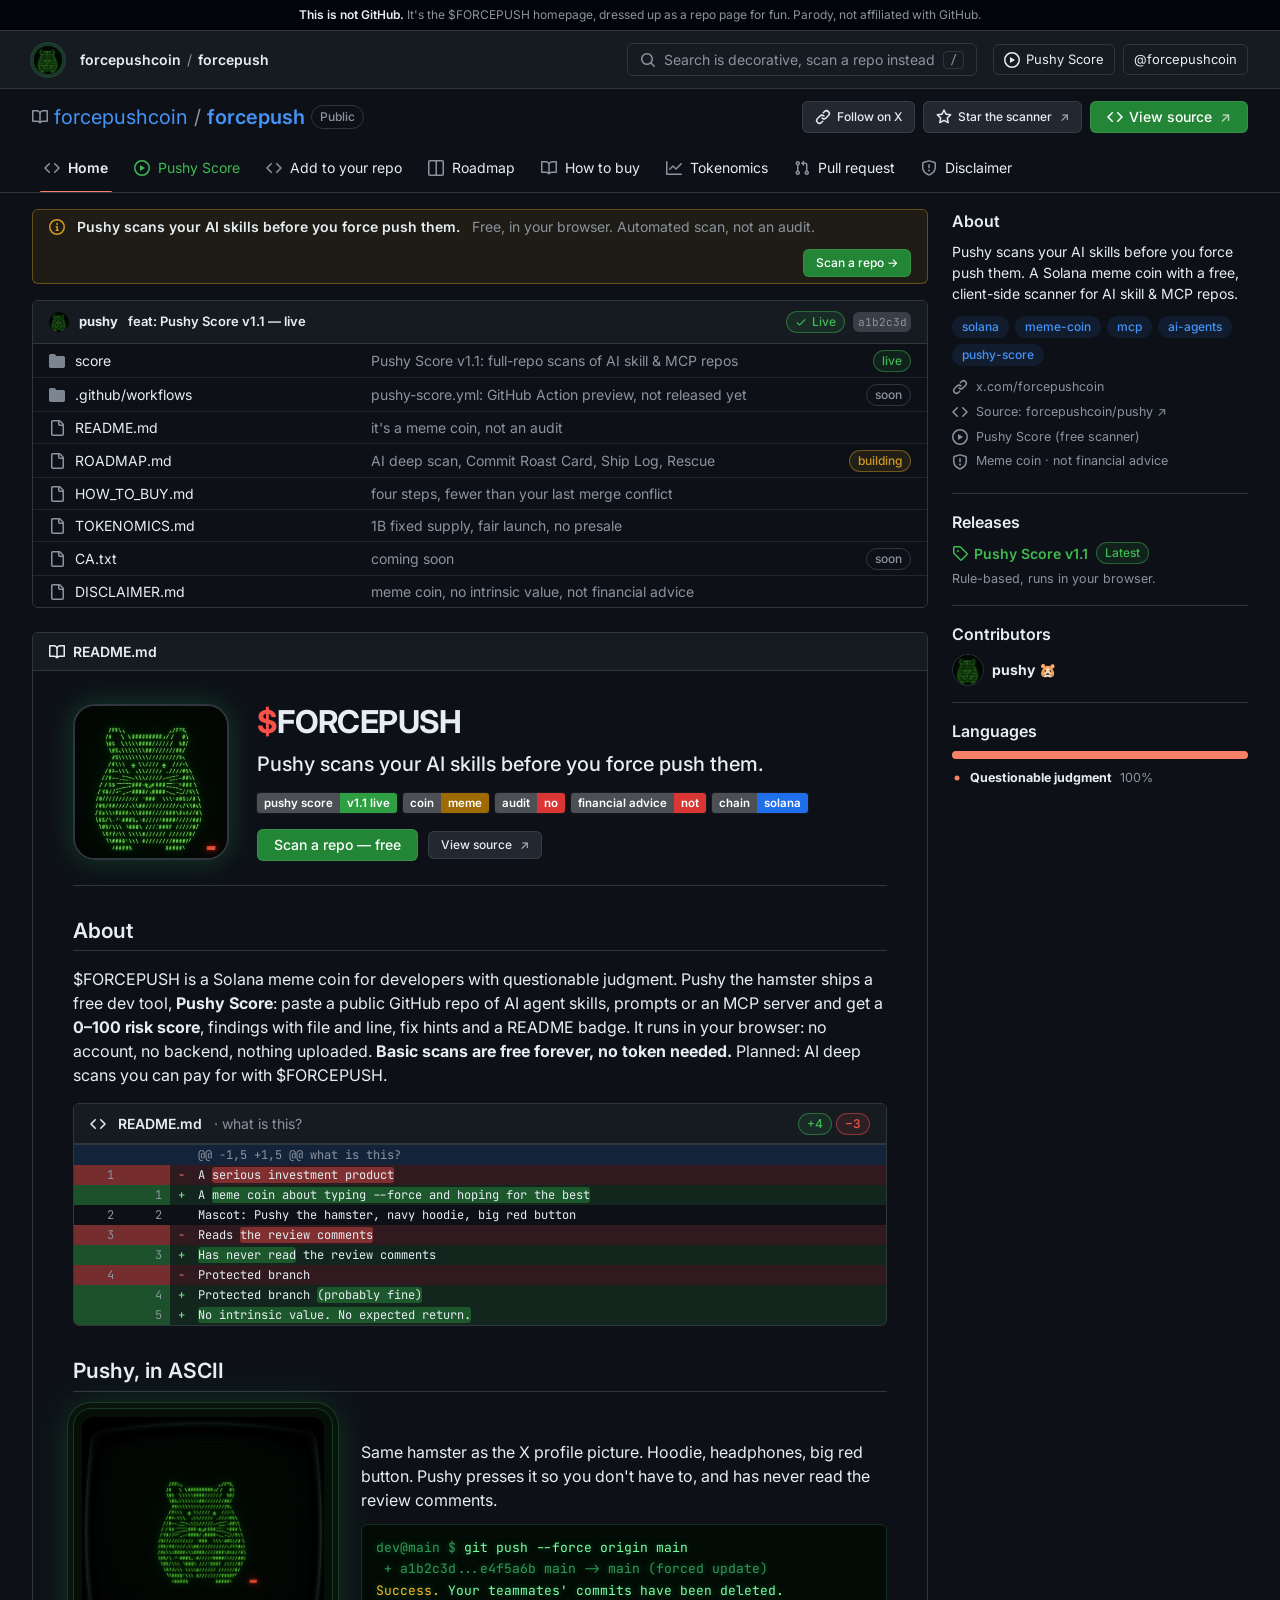
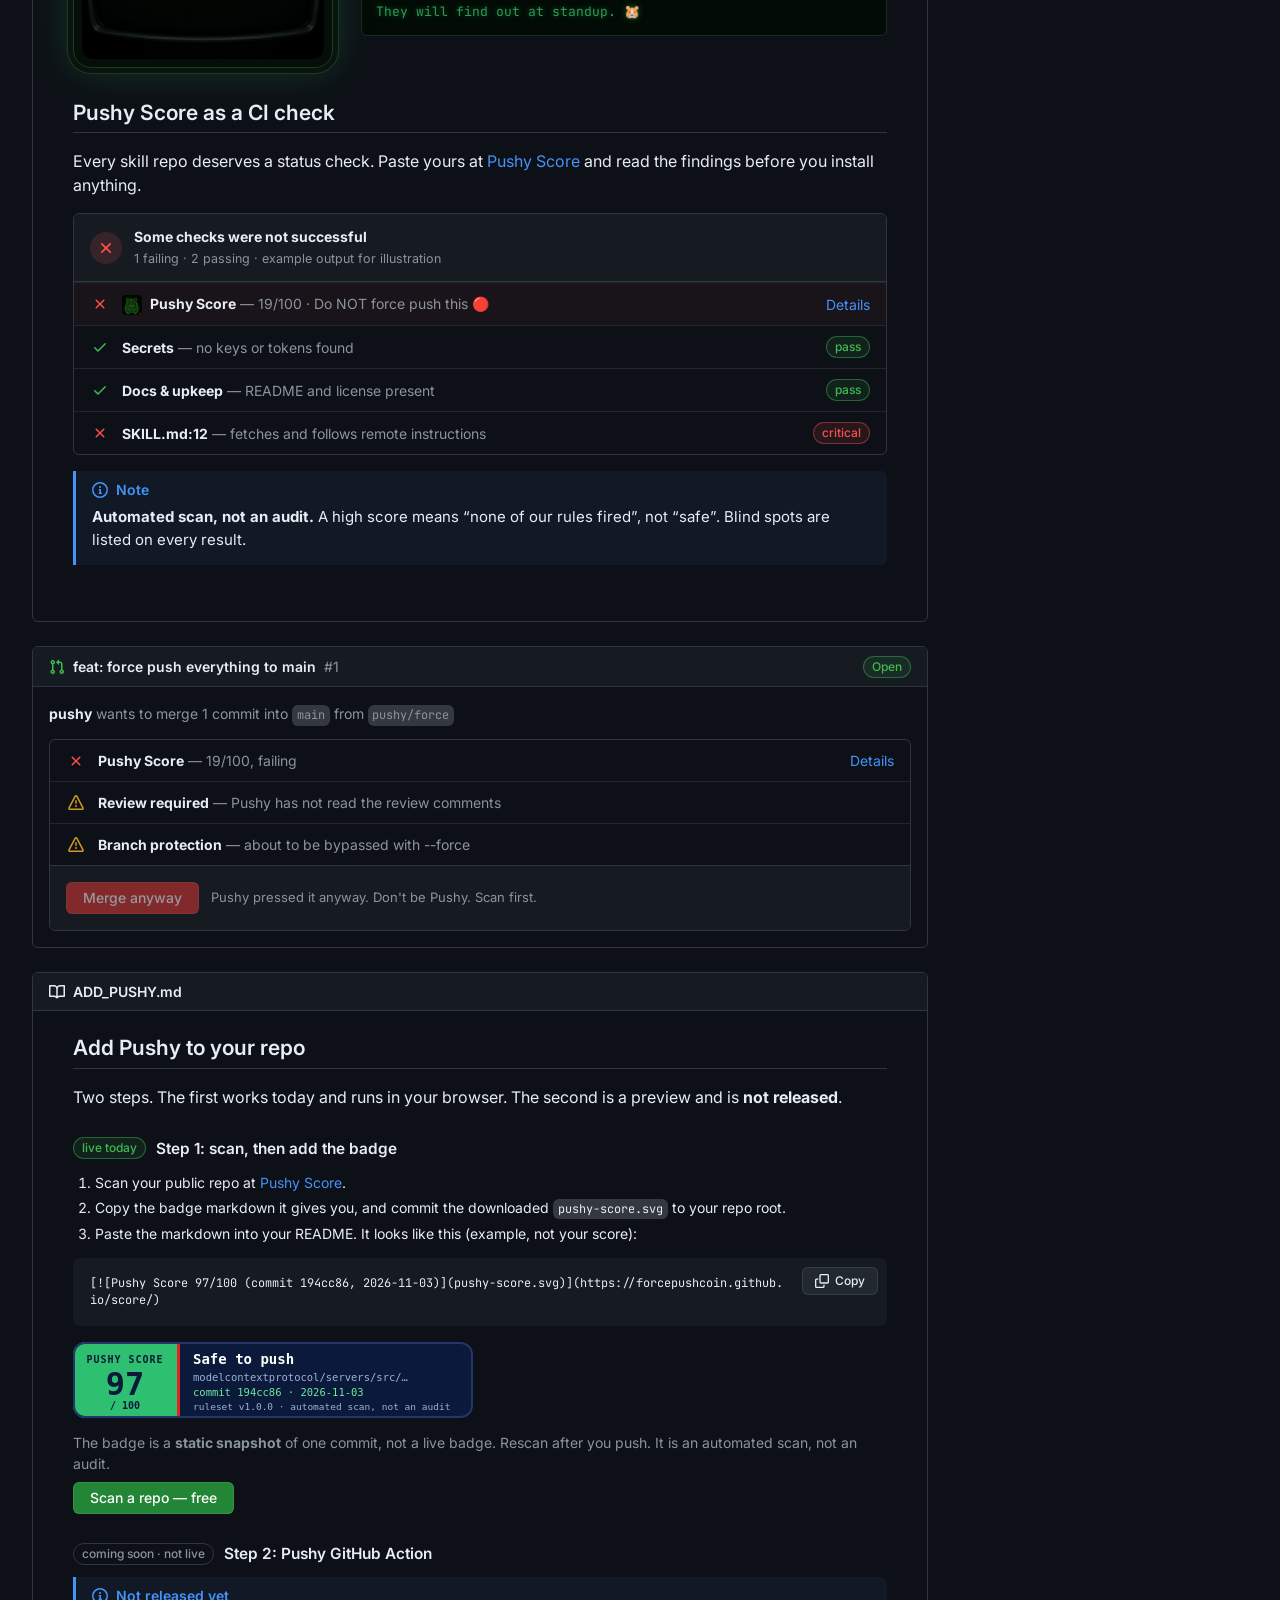
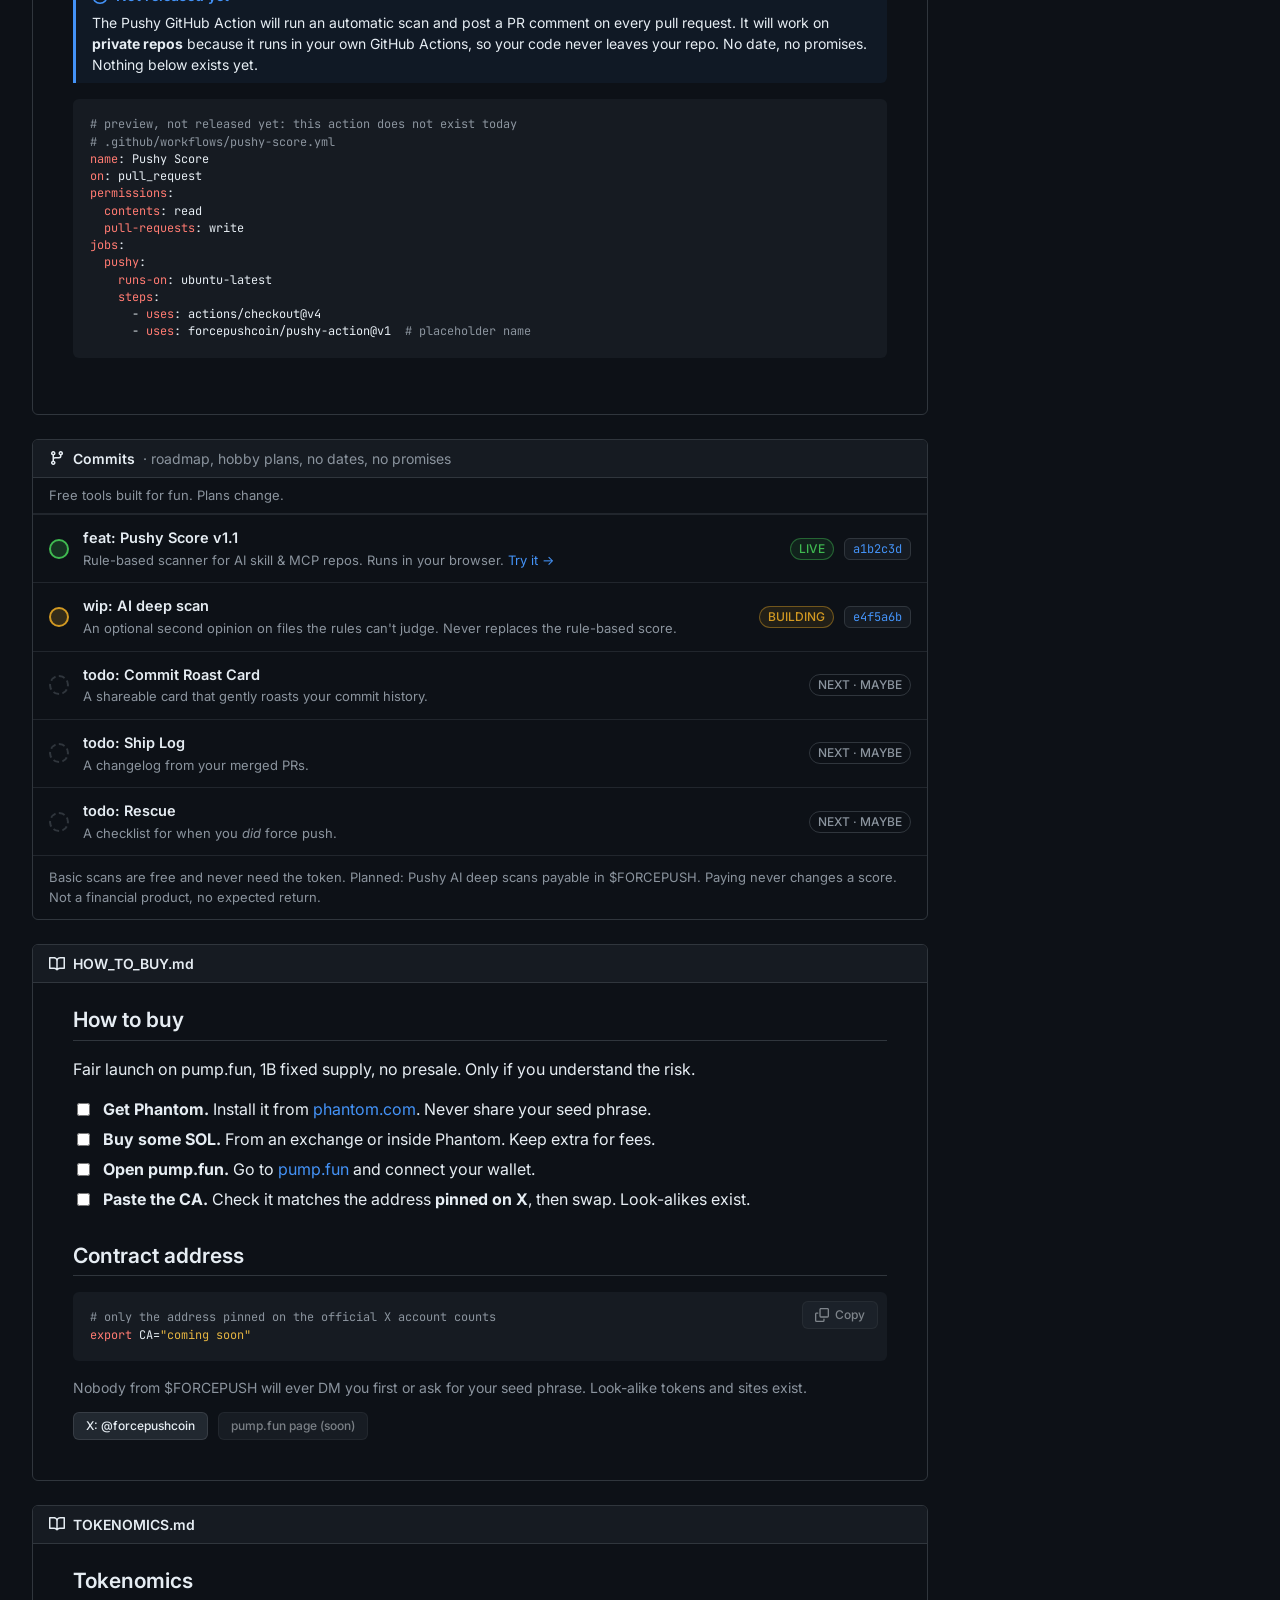
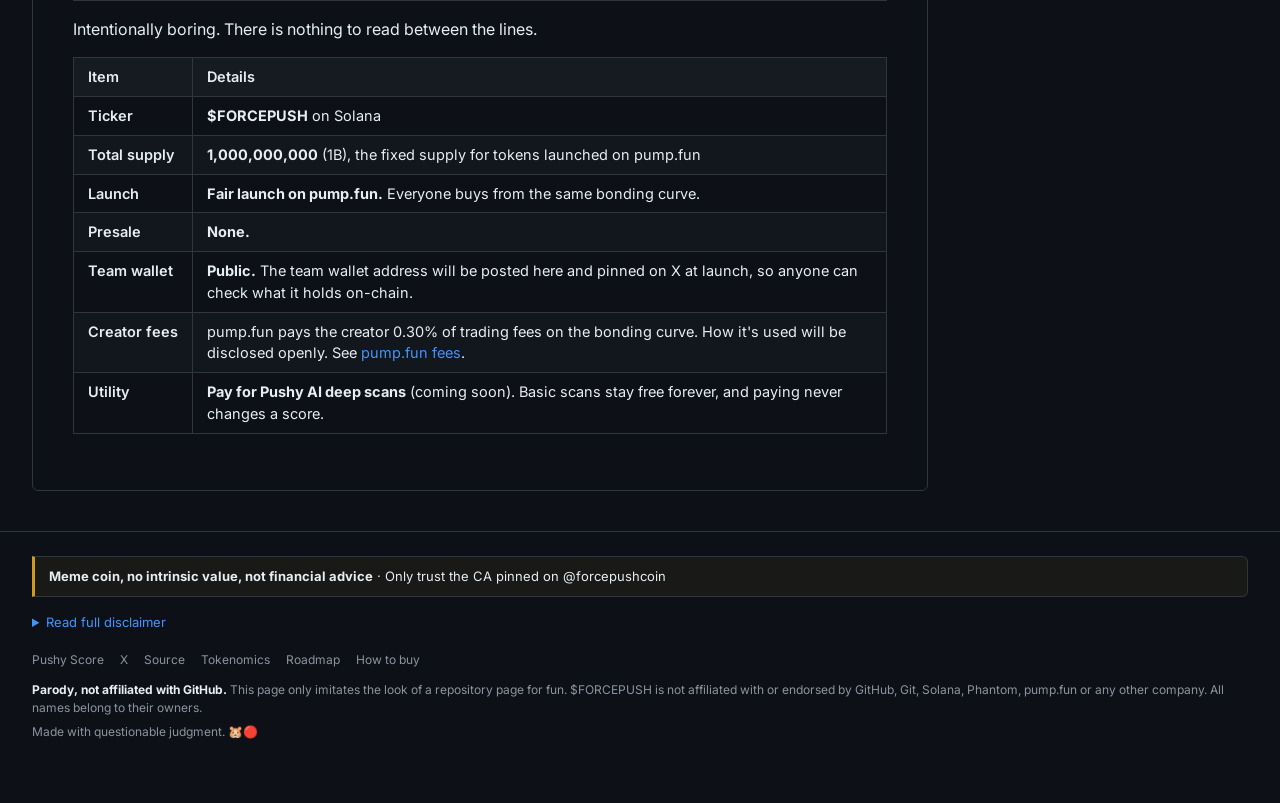
==== commit 52d4a1d8: "Update utility wording" ====
--- a/index.html
+++ b/index.html
@@ -392,7 +392,7 @@
       </div>
 
       <h2>About</h2>
-      <p>$FORCEPUSH is a Solana meme coin for developers with questionable judgment. Pushy the hamster ships a free dev tool, <b>Pushy Score</b>: paste a public GitHub repo of AI agent skills, prompts or an MCP server and get a <b>0–100 risk score</b>, findings with file and line, fix hints and a README badge. It runs in your browser: no account, no backend, nothing uploaded. <b>You don't need the token to use it</b>, and using it doesn't add value to the token.</p>
+      <p>$FORCEPUSH is a Solana meme coin for developers with questionable judgment. Pushy the hamster ships a free dev tool, <b>Pushy Score</b>: paste a public GitHub repo of AI agent skills, prompts or an MCP server and get a <b>0–100 risk score</b>, findings with file and line, fix hints and a README badge. It runs in your browser: no account, no backend, nothing uploaded. <b>Basic scans are free forever, no token needed.</b> Planned: AI deep scans you can pay for with $FORCEPUSH.</p>
 
       <div class="box" style="margin:0 0 16px">
         <div class="bar"><svg width="16" height="16"><use href="#i-code"/></svg><strong>README.md</strong><span class="m">· what is this?</span><span class="sp"><span class="st live">+4</span> <span class="st bad">−3</span></span></div>
@@ -491,7 +491,7 @@
     <div class="cm nxt"><span class="gl"></span><div><div class="ti">todo: Commit Roast Card</div><div class="ds">A shareable card that gently roasts your commit history.</div></div><div class="rt"><span class="st nxt">NEXT · MAYBE</span></div></div>
     <div class="cm nxt"><span class="gl"></span><div><div class="ti">todo: Ship Log</div><div class="ds">A changelog from your merged PRs.</div></div><div class="rt"><span class="st nxt">NEXT · MAYBE</span></div></div>
     <div class="cm nxt"><span class="gl"></span><div><div class="ti">todo: Rescue</div><div class="ds">A checklist for when you <i>did</i> force push.</div></div><div class="rt"><span class="st nxt">NEXT · MAYBE</span></div></div>
-    <div style="padding:12px 16px;border-top:1px solid var(--bd2);color:var(--mut);font-size:13px">These are free tools, not a financial product. They don't require the token, and their existence does not add value to it. $FORCEPUSH has no utility and no expected return.</div>
+    <div style="padding:12px 16px;border-top:1px solid var(--bd2);color:var(--mut);font-size:13px">Basic scans are free and never need the token. Planned: Pushy AI deep scans payable in $FORCEPUSH. Paying never changes a score. Not a financial product, no expected return.</div>
   </section>
 
   <section class="box readme" id="buy" style="margin-top:24px">
@@ -528,7 +528,7 @@
         <tr><td>Presale</td><td><b>None.</b></td></tr>
         <tr><td>Team wallet</td><td><b>Public.</b> The team wallet address will be posted here and pinned on X at launch, so anyone can check what it holds on-chain.</td></tr>
         <tr><td>Creator fees</td><td>pump.fun pays the creator 0.30% of trading fees on the bonding curve. How it's used will be disclosed openly. See <a href="https://pump.fun/docs/fees" target="_blank" rel="noopener noreferrer">pump.fun fees</a>.</td></tr>
-        <tr><td>Utility</td><td><b>None.</b> It's a meme. The free tools on this site don't need the token and don't add value to it.</td></tr>
+        <tr><td>Utility</td><td><b>Pay for Pushy AI deep scans</b> (coming soon). Basic scans stay free forever, and paying never changes a score.</td></tr>
         </tbody>
       </table>
     </article>
@@ -570,7 +570,7 @@
     <p style="font-size:15px;color:var(--fg)"><b>Meme coin, no intrinsic value, not financial advice.</b></p>
     <ul style="margin:0;padding-left:20px;color:#c9d1d9;font-size:13.5px;line-height:1.6">
       <li>$FORCEPUSH is a <b>meme coin</b> created for entertainment. It has <b>no intrinsic value</b> and <b>no expected return</b>.</li>
-      <li>The free tools on this site are hobby projects: no guarantees, no commitments, and no connection to the token's price. They don't need the token and don't add value to it.</li>
+      <li>The free tools on this site are hobby projects: no guarantees and no connection to the token's price. Basic scans never need the token, and planned paid deep scans will never change a score.</li>
       <li><b>Pushy Score is an automated scan, not an audit.</b> A high score means none of our rules fired, not that something is safe.</li>
       <li>Nothing here is an offer, solicitation or recommendation to buy anything. This is <b>not financial advice</b>.</li>
       <li>You can <b>lose all the money you put in</b>. Only spend what you can afford to lose.</li>
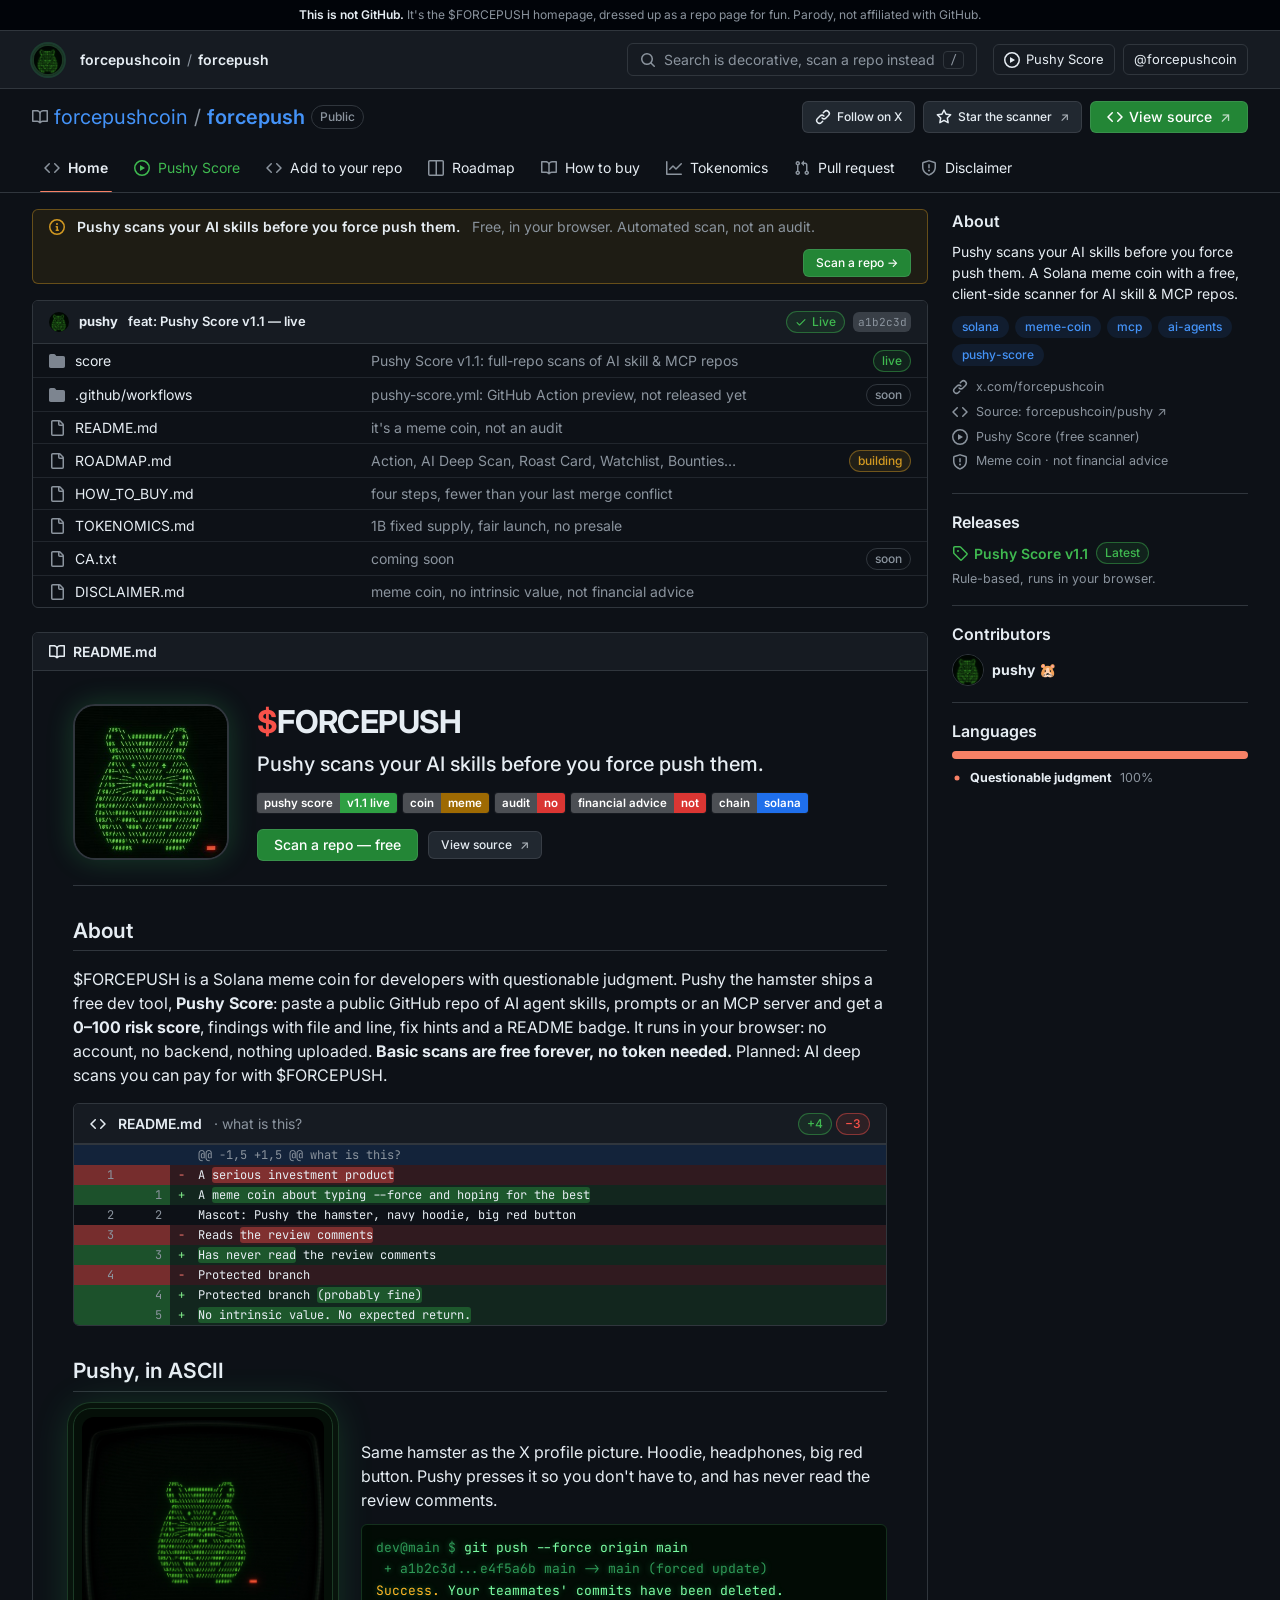
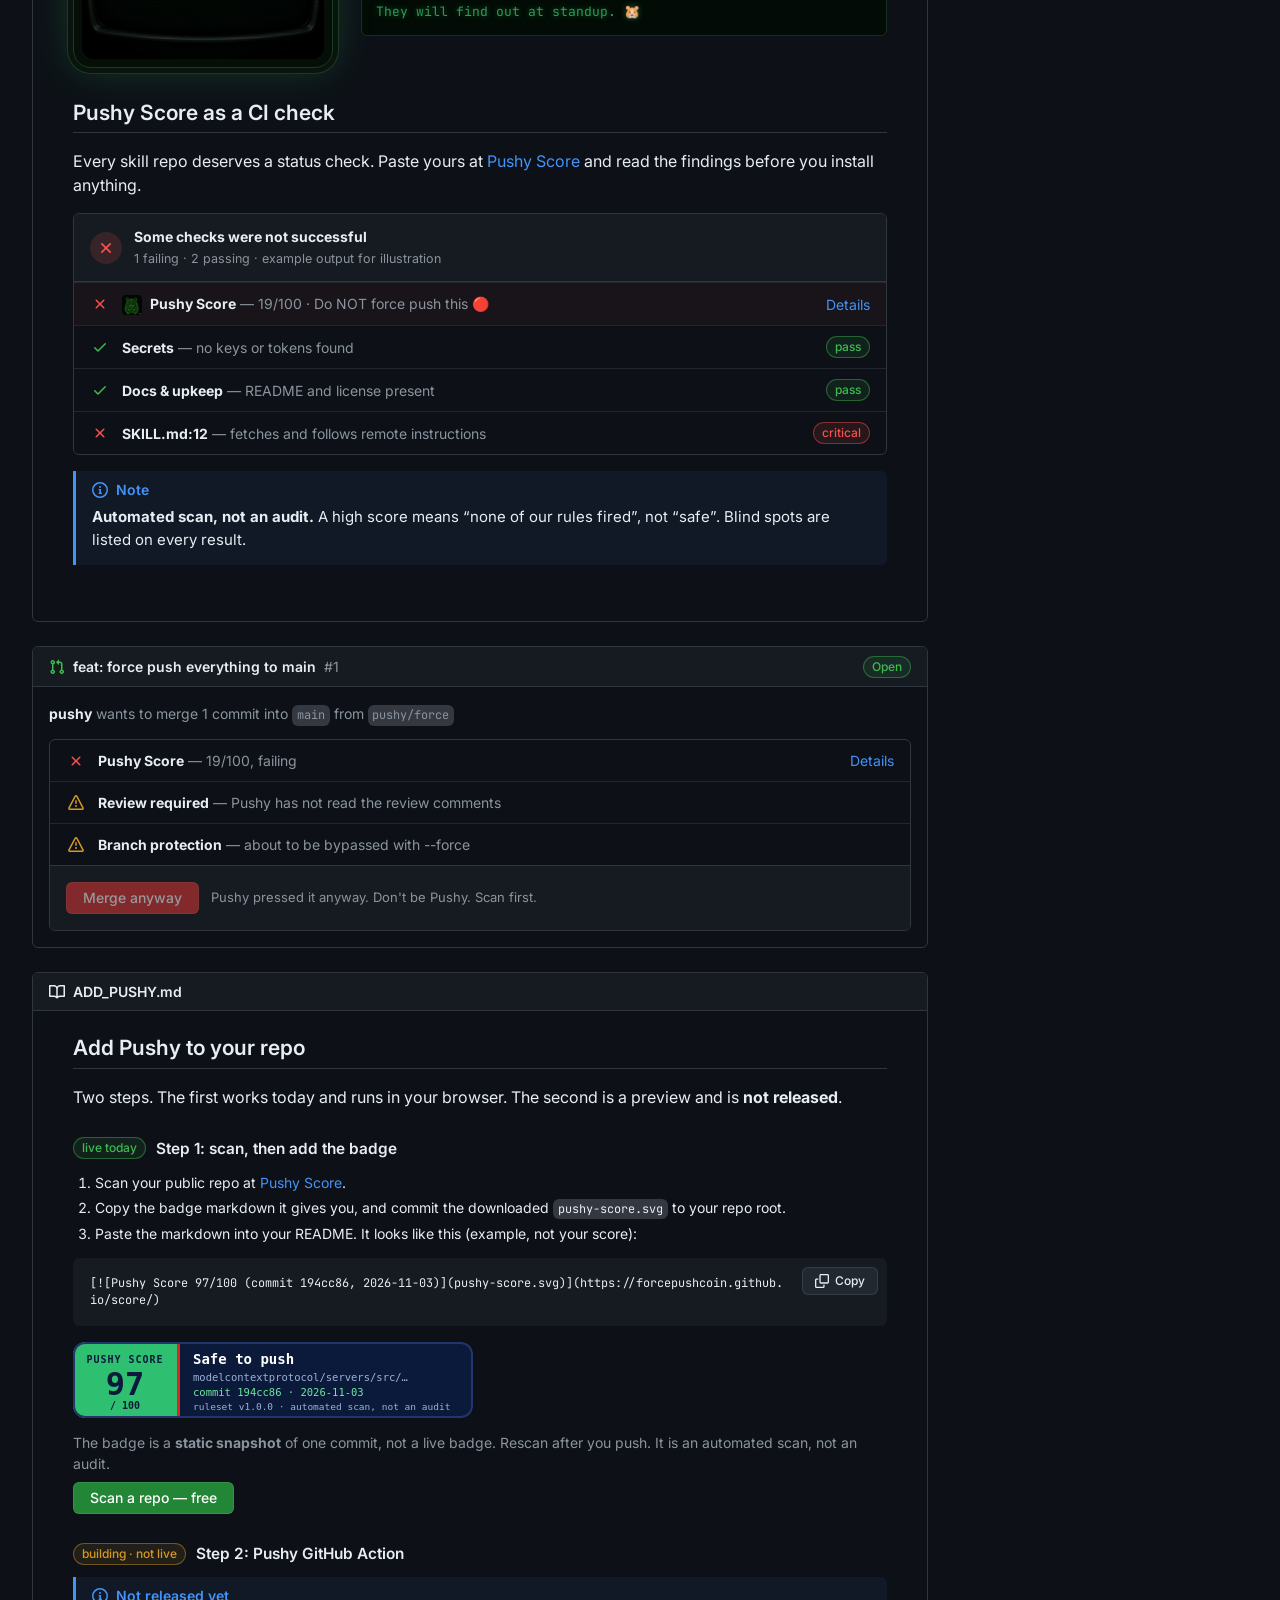
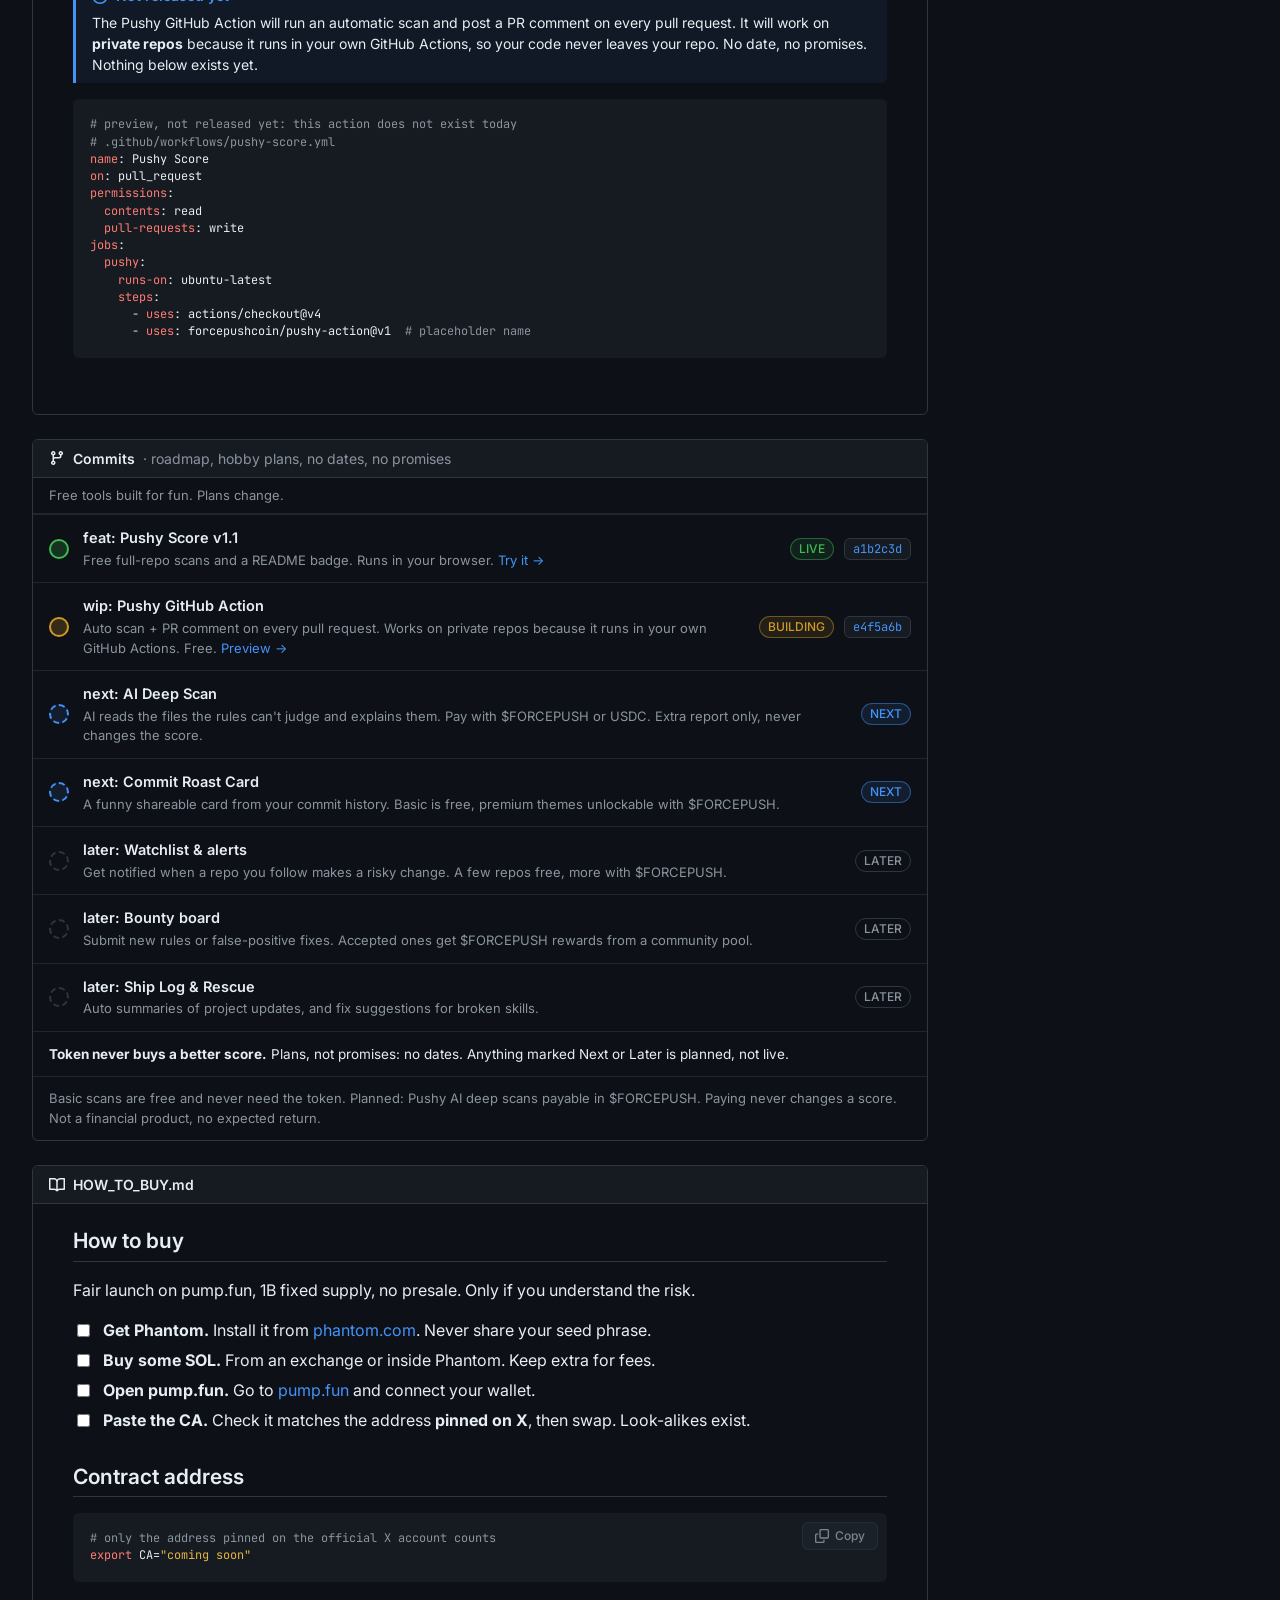
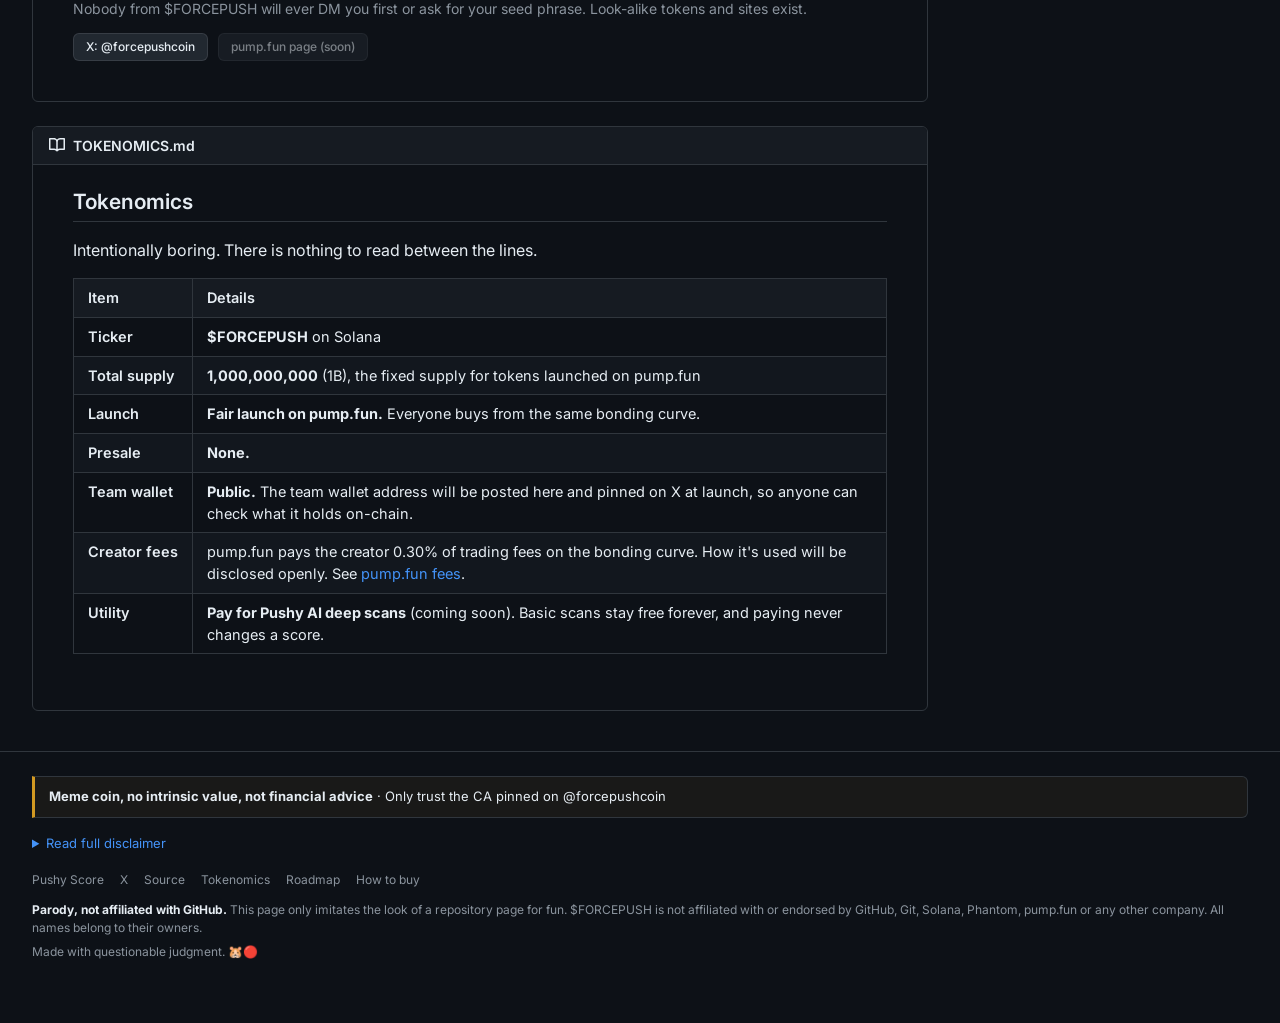
==== commit 2b5e3a1b: "New roadmap" ====
--- a/index.html
+++ b/index.html
@@ -114,6 +114,7 @@
 .st.live{color:var(--grn);border-color:rgba(63,185,80,.45);background:rgba(63,185,80,.1)}
 .st.bld{color:var(--org);border-color:rgba(210,153,34,.45);background:rgba(210,153,34,.1)}
 .st.nxt{color:var(--mut);border-color:var(--bd)}
+.st.nxs{color:var(--blue);border-color:rgba(68,147,248,.45);background:rgba(68,147,248,.1)}
 .st.bad{color:var(--red);border-color:rgba(248,81,73,.45);background:rgba(248,81,73,.1)}
 
 /* readme */
@@ -180,6 +181,7 @@
 .cm .gl{width:20px;height:20px;border-radius:50%;display:grid;place-items:center;border:2px solid;font-size:0}
 .cm.live .gl{border-color:var(--grn);background:rgba(63,185,80,.2)}
 .cm.bld .gl{border-color:var(--org);background:rgba(210,153,34,.2)}
+.cm.nxs .gl{border-color:var(--blue);border-style:dashed;background:rgba(68,147,248,.1)}
 .cm.nxt .gl{border-color:var(--bd);border-style:dashed}
 .cm .ti{font-weight:600;color:var(--fg);font-size:14.5px}
 .cm .ds{color:var(--mut);font-size:13px;margin-top:2px}
@@ -364,7 +366,7 @@
       <tr><td><svg class="d" width="16" height="16"><use href="#i-dir"/></svg><a href="score/">score</a></td><td><a href="score/">Pushy Score v1.1: full-repo scans of AI skill &amp; MCP repos</a></td><td><span class="st live">live</span></td></tr>
       <tr><td><svg class="d" width="16" height="16"><use href="#i-dir"/></svg><a href="#add">.github/workflows</a></td><td><a href="#add">pushy-score.yml: GitHub Action preview, not released yet</a></td><td><span class="st nxt">soon</span></td></tr>
       <tr><td><svg class="f" width="16" height="16"><use href="#i-file"/></svg><a href="#about">README.md</a></td><td><a href="#about">it's a meme coin, not an audit</a></td><td>&nbsp;</td></tr>
-      <tr><td><svg class="f" width="16" height="16"><use href="#i-file"/></svg><a href="#roadmap">ROADMAP.md</a></td><td><a href="#roadmap">AI deep scan, Commit Roast Card, Ship Log, Rescue</a></td><td><span class="st bld">building</span></td></tr>
+      <tr><td><svg class="f" width="16" height="16"><use href="#i-file"/></svg><a href="#roadmap">ROADMAP.md</a></td><td><a href="#roadmap">Action, AI Deep Scan, Roast Card, Watchlist, Bounties…</a></td><td><span class="st bld">building</span></td></tr>
       <tr><td><svg class="f" width="16" height="16"><use href="#i-file"/></svg><a href="#buy">HOW_TO_BUY.md</a></td><td><a href="#buy">four steps, fewer than your last merge conflict</a></td><td>&nbsp;</td></tr>
       <tr><td><svg class="f" width="16" height="16"><use href="#i-file"/></svg><a href="#tokenomics">TOKENOMICS.md</a></td><td><a href="#tokenomics">1B fixed supply, fair launch, no presale</a></td><td>&nbsp;</td></tr>
       <tr><td><svg class="f" width="16" height="16"><use href="#i-file"/></svg><a href="#buy">CA.txt</a></td><td><a href="#buy">coming soon</a></td><td><span class="st nxt">soon</span></td></tr>
@@ -464,7 +466,7 @@
       <p style="color:var(--mut);font-size:14px;margin:0 0 8px">The badge is a <b>static snapshot</b> of one commit, not a live badge. Rescan after you push. It is an automated scan, not an audit.</p>
       <div class="btn-row"><a class="btn green" href="score/">Scan a repo — free</a></div>
 
-      <h3 class="stp"><span class="st nxt">coming soon · not live</span> Step 2: Pushy GitHub Action</h3>
+      <h3 class="stp"><span class="st bld">building · not live</span> Step 2: Pushy GitHub Action</h3>
       <div class="alert note"><div class="ah"><svg width="16" height="16"><use href="#i-info"/></svg>Not released yet</div>
         <p style="font-size:14px;margin:0">The Pushy GitHub Action will run an automatic scan and post a PR comment on every pull request. It will work on <b>private repos</b> because it runs in your own GitHub Actions, so your code never leaves your repo. No date, no promises. Nothing below exists yet.</p></div>
       <div class="codeblock" aria-label="Preview of a future workflow file, not released yet"><span class="c"># preview, not released yet: this action does not exist today</span>
@@ -486,11 +488,14 @@
   <section class="box" id="roadmap" style="margin-top:24px">
     <div class="bar"><svg width="16" height="16"><use href="#i-git"/></svg><strong>Commits</strong><span class="m">· roadmap, hobby plans, no dates, no promises</span></div>
     <div class="date">Free tools built for fun. Plans change.</div>
-    <div class="cm live"><span class="gl"></span><div><div class="ti">feat: Pushy Score v1.1</div><div class="ds">Rule-based scanner for AI skill &amp; MCP repos. Runs in your browser. <a href="score/">Try it →</a></div></div><div class="rt"><span class="st live">LIVE</span><span class="sha">a1b2c3d</span></div></div>
-    <div class="cm bld"><span class="gl"></span><div><div class="ti">wip: AI deep scan</div><div class="ds">An optional second opinion on files the rules can't judge. Never replaces the rule-based score.</div></div><div class="rt"><span class="st bld">BUILDING</span><span class="sha">e4f5a6b</span></div></div>
-    <div class="cm nxt"><span class="gl"></span><div><div class="ti">todo: Commit Roast Card</div><div class="ds">A shareable card that gently roasts your commit history.</div></div><div class="rt"><span class="st nxt">NEXT · MAYBE</span></div></div>
-    <div class="cm nxt"><span class="gl"></span><div><div class="ti">todo: Ship Log</div><div class="ds">A changelog from your merged PRs.</div></div><div class="rt"><span class="st nxt">NEXT · MAYBE</span></div></div>
-    <div class="cm nxt"><span class="gl"></span><div><div class="ti">todo: Rescue</div><div class="ds">A checklist for when you <i>did</i> force push.</div></div><div class="rt"><span class="st nxt">NEXT · MAYBE</span></div></div>
+    <div class="cm live"><span class="gl"></span><div><div class="ti">feat: Pushy Score v1.1</div><div class="ds">Free full-repo scans and a README badge. Runs in your browser. <a href="score/">Try it →</a></div></div><div class="rt"><span class="st live">LIVE</span><span class="sha">a1b2c3d</span></div></div>
+    <div class="cm bld"><span class="gl"></span><div><div class="ti">wip: Pushy GitHub Action</div><div class="ds">Auto scan + PR comment on every pull request. Works on private repos because it runs in your own GitHub Actions. Free. <a href="#add">Preview →</a></div></div><div class="rt"><span class="st bld">BUILDING</span><span class="sha">e4f5a6b</span></div></div>
+    <div class="cm nxs"><span class="gl"></span><div><div class="ti">next: AI Deep Scan</div><div class="ds">AI reads the files the rules can't judge and explains them. Pay with $FORCEPUSH or USDC. Extra report only, never changes the score.</div></div><div class="rt"><span class="st nxs">NEXT</span></div></div>
+    <div class="cm nxs"><span class="gl"></span><div><div class="ti">next: Commit Roast Card</div><div class="ds">A funny shareable card from your commit history. Basic is free, premium themes unlockable with $FORCEPUSH.</div></div><div class="rt"><span class="st nxs">NEXT</span></div></div>
+    <div class="cm nxt"><span class="gl"></span><div><div class="ti">later: Watchlist &amp; alerts</div><div class="ds">Get notified when a repo you follow makes a risky change. A few repos free, more with $FORCEPUSH.</div></div><div class="rt"><span class="st nxt">LATER</span></div></div>
+    <div class="cm nxt"><span class="gl"></span><div><div class="ti">later: Bounty board</div><div class="ds">Submit new rules or false-positive fixes. Accepted ones get $FORCEPUSH rewards from a community pool.</div></div><div class="rt"><span class="st nxt">LATER</span></div></div>
+    <div class="cm nxt"><span class="gl"></span><div><div class="ti">later: Ship Log &amp; Rescue</div><div class="ds">Auto summaries of project updates, and fix suggestions for broken skills.</div></div><div class="rt"><span class="st nxt">LATER</span></div></div>
+    <div style="padding:12px 16px;border-top:1px solid var(--bd2);font-size:13.5px;color:var(--fg)"><b>Token never buys a better score.</b> Plans, not promises: no dates. Anything marked Next or Later is planned, not live.</div>
     <div style="padding:12px 16px;border-top:1px solid var(--bd2);color:var(--mut);font-size:13px">Basic scans are free and never need the token. Planned: Pushy AI deep scans payable in $FORCEPUSH. Paying never changes a score. Not a financial product, no expected return.</div>
   </section>
 
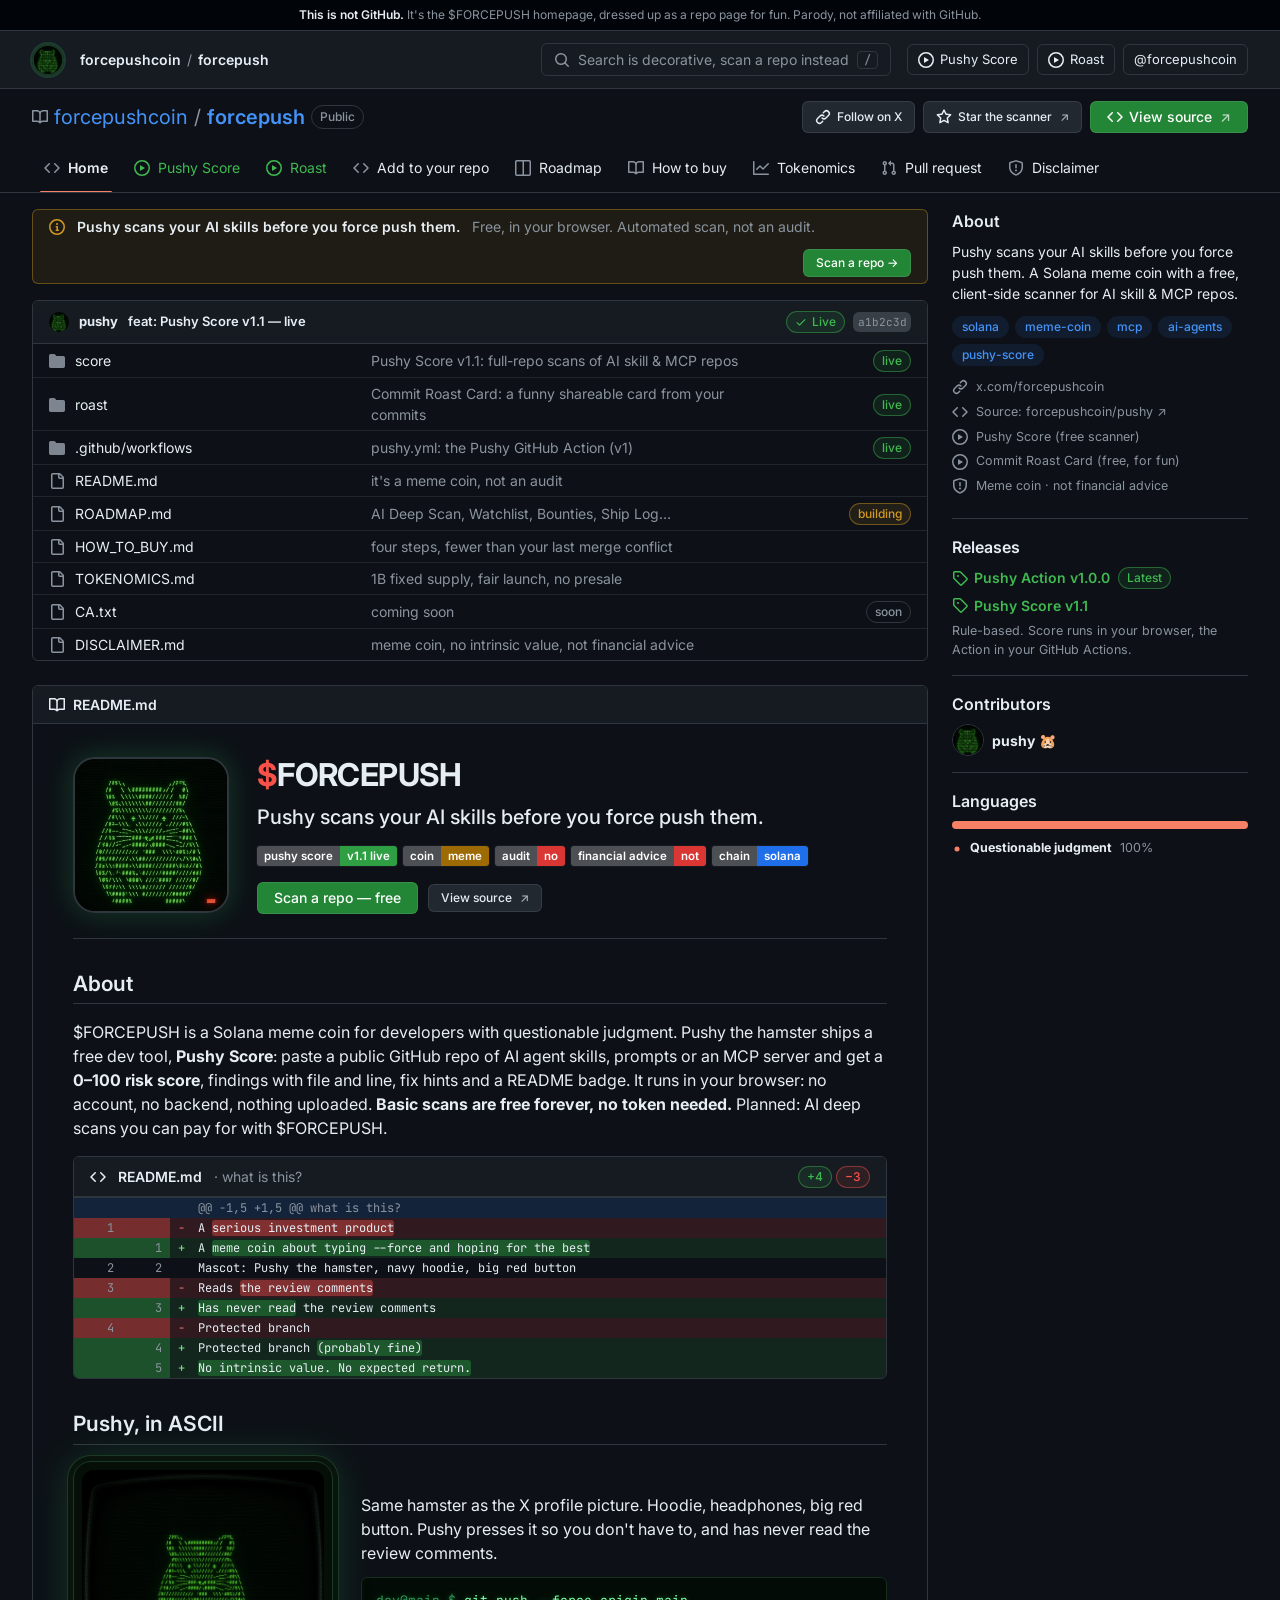
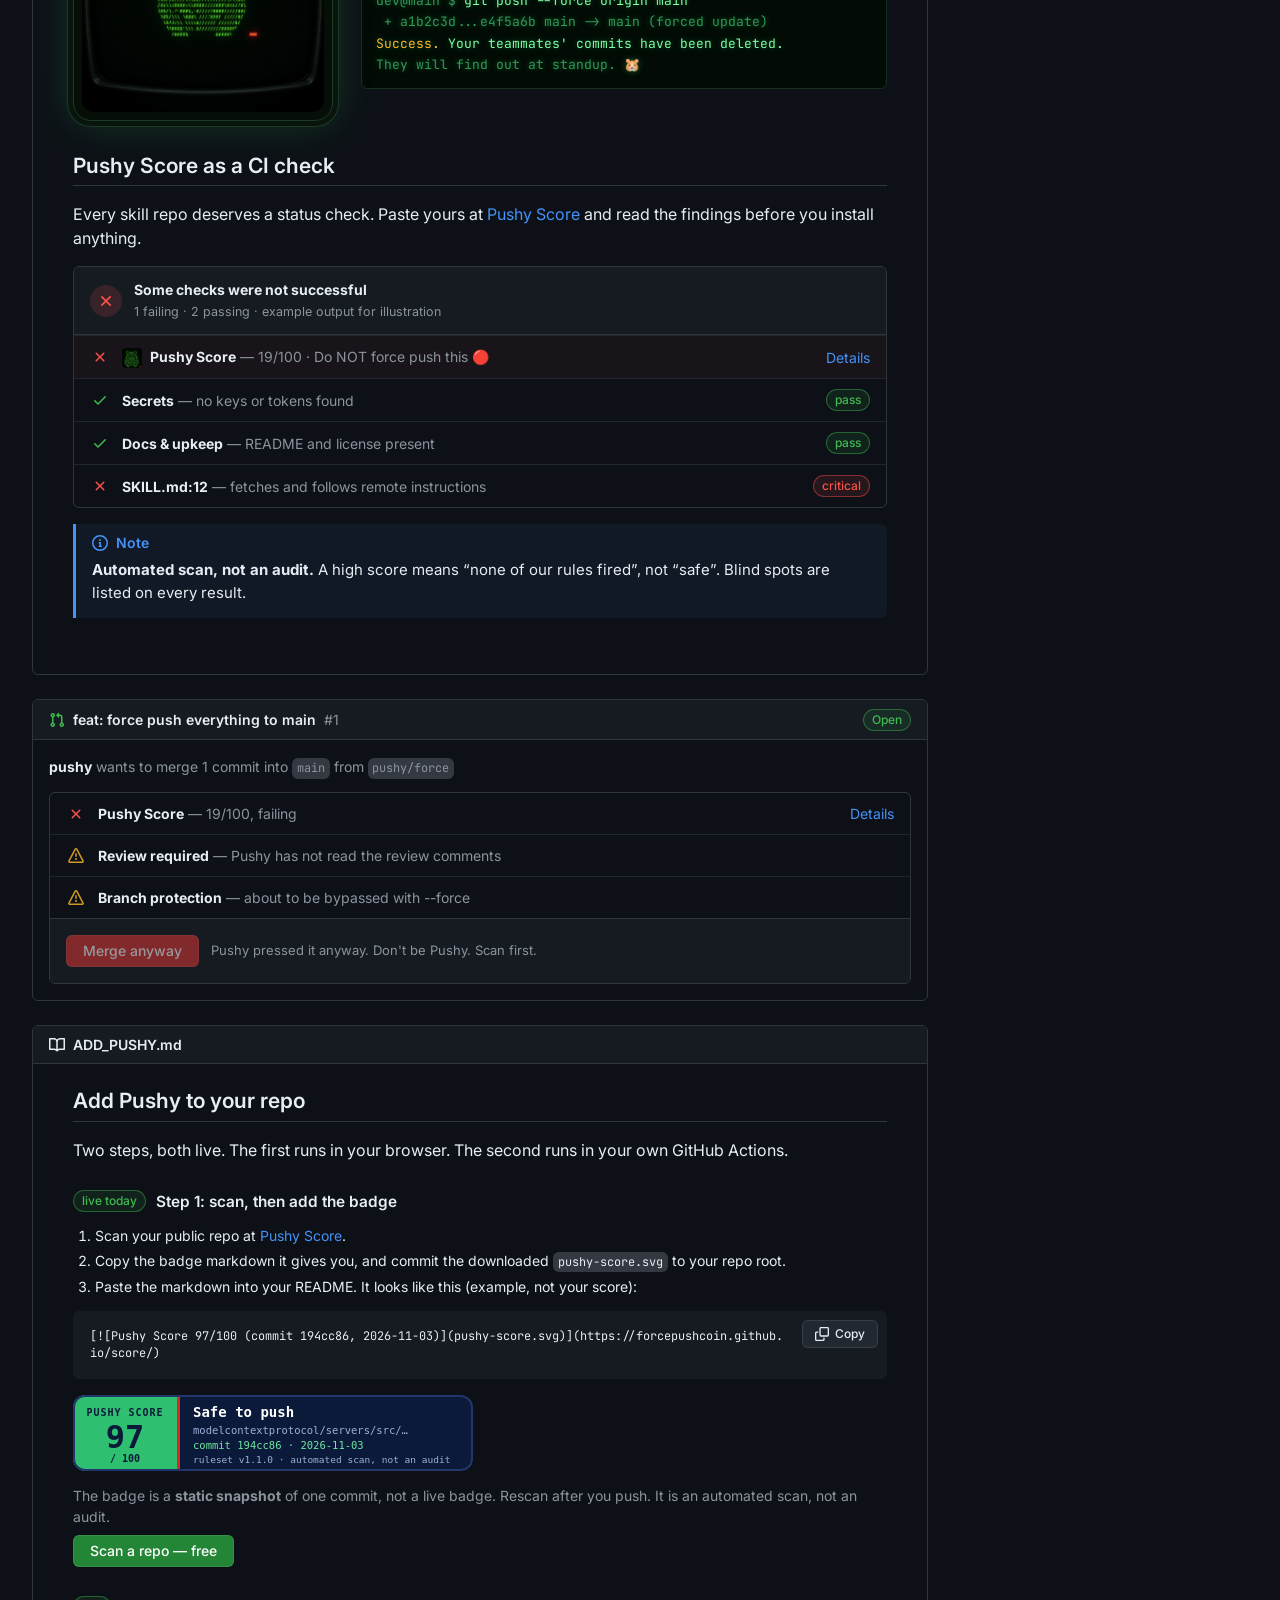
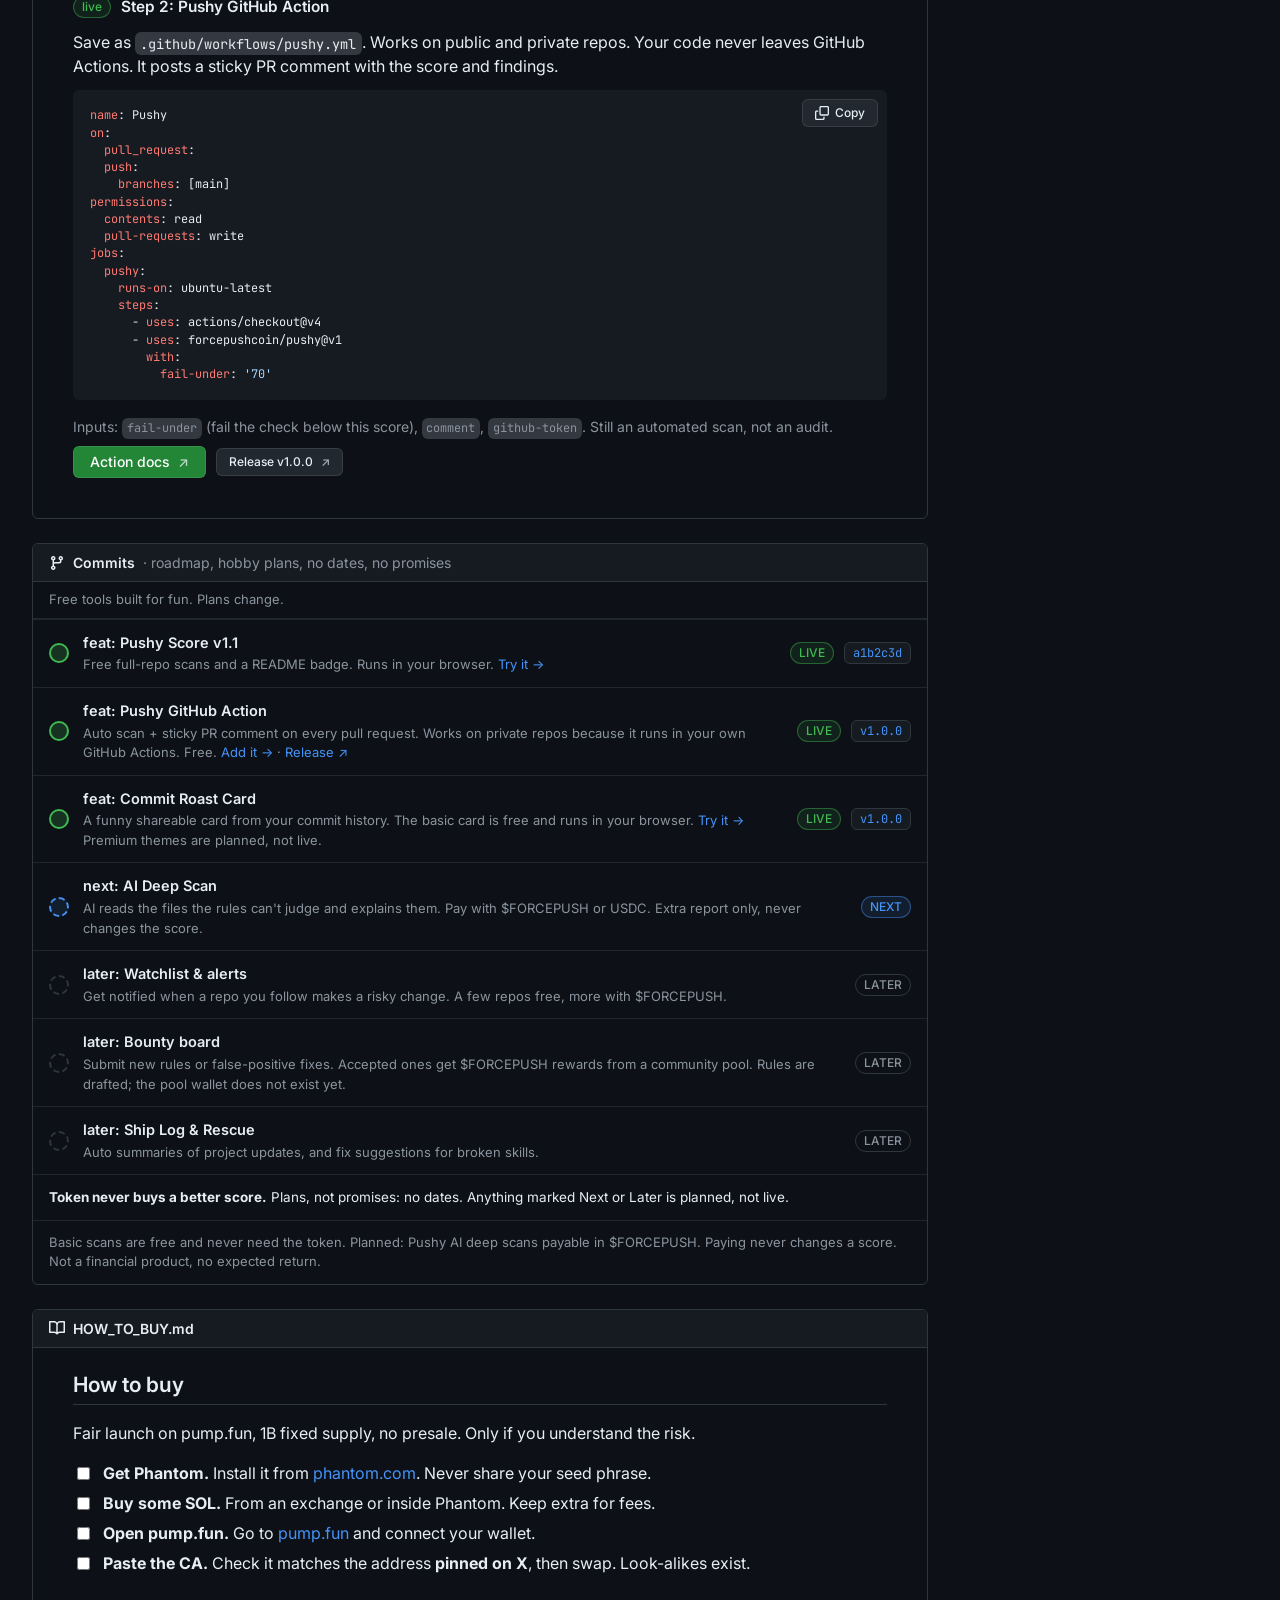
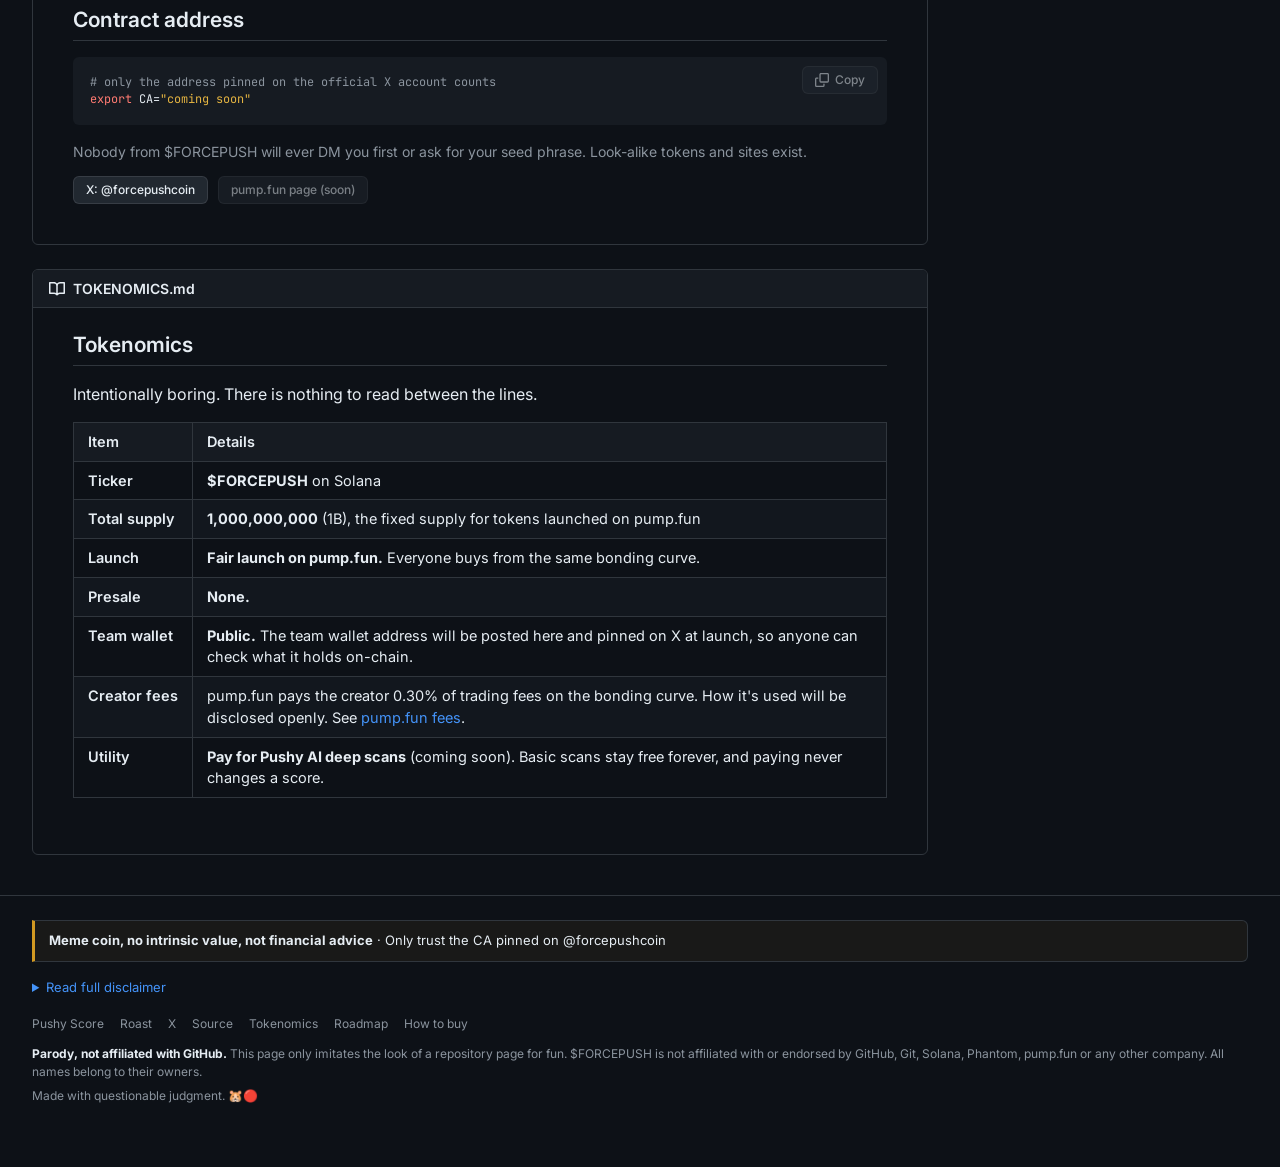
==== commit abfd8103: "Pushy Action v1 live, add Commit Roast Card" ====
--- a/index.html
+++ b/index.html
@@ -322,7 +322,7 @@
   <img class="logo" src="pp-avatar.jpg" alt="Pushy the hamster in green ASCII on a CRT" width="32" height="32">
   <div class="crumb"><a href="#top"><b>forcepushcoin</b></a> <span style="color:var(--mut)">/</span> <a href="#top"><b>forcepush</b></a></div>
   <div class="search" aria-hidden="true"><svg width="16" height="16" viewBox="0 0 16 16"><path d="M10.68 11.74a6 6 0 0 1-7.922-8.982 6 6 0 0 1 8.982 7.922l3.04 3.04a.749.749 0 0 1-.326 1.275.749.749 0 0 1-.734-.215ZM11.5 7a4.499 4.499 0 1 0-8.997 0A4.499 4.499 0 0 0 11.5 7Z"/></svg>Search is decorative, scan a repo instead<kbd>/</kbd></div>
-  <div class="acts"><a class="ico-btn" href="score/"><svg width="16" height="16"><use href="#i-play"/></svg>Pushy Score</a><a class="ico-btn" data-x href="https://x.com/forcepushcoin" target="_blank" rel="noopener noreferrer">@forcepushcoin</a></div>
+  <div class="acts"><a class="ico-btn" href="score/"><svg width="16" height="16"><use href="#i-play"/></svg>Pushy Score</a><a class="ico-btn" href="roast/"><svg width="16" height="16"><use href="#i-play"/></svg>Roast</a><a class="ico-btn" data-x href="https://x.com/forcepushcoin" target="_blank" rel="noopener noreferrer">@forcepushcoin</a></div>
 </div>
 
 <div class="repohead" id="top">
@@ -337,6 +337,7 @@
   <nav class="tabs" aria-label="Site sections">
     <a class="tab on" href="#top"><svg width="16" height="16"><use href="#i-code"/></svg>Home</a>
     <a class="tab ok" href="score/"><svg width="16" height="16"><use href="#i-play"/></svg>Pushy Score</a>
+    <a class="tab ok" href="roast/"><svg width="16" height="16"><use href="#i-play"/></svg>Roast</a>
     <a class="tab" href="#add"><svg width="16" height="16"><use href="#i-code"/></svg>Add to your repo</a>
     <a class="tab" href="#roadmap"><svg width="16" height="16"><use href="#i-proj"/></svg>Roadmap</a>
     <a class="tab" href="#buy"><svg width="16" height="16"><use href="#i-book"/></svg>How to buy</a>
@@ -364,9 +365,10 @@
     </div>
     <table class="ft">
       <tr><td><svg class="d" width="16" height="16"><use href="#i-dir"/></svg><a href="score/">score</a></td><td><a href="score/">Pushy Score v1.1: full-repo scans of AI skill &amp; MCP repos</a></td><td><span class="st live">live</span></td></tr>
-      <tr><td><svg class="d" width="16" height="16"><use href="#i-dir"/></svg><a href="#add">.github/workflows</a></td><td><a href="#add">pushy-score.yml: GitHub Action preview, not released yet</a></td><td><span class="st nxt">soon</span></td></tr>
+      <tr><td><svg class="d" width="16" height="16"><use href="#i-dir"/></svg><a href="roast/">roast</a></td><td><a href="roast/">Commit Roast Card: a funny shareable card from your commits</a></td><td><span class="st live">live</span></td></tr>
+      <tr><td><svg class="d" width="16" height="16"><use href="#i-dir"/></svg><a href="#add">.github/workflows</a></td><td><a href="#add">pushy.yml: the Pushy GitHub Action (v1)</a></td><td><span class="st live">live</span></td></tr>
       <tr><td><svg class="f" width="16" height="16"><use href="#i-file"/></svg><a href="#about">README.md</a></td><td><a href="#about">it's a meme coin, not an audit</a></td><td>&nbsp;</td></tr>
-      <tr><td><svg class="f" width="16" height="16"><use href="#i-file"/></svg><a href="#roadmap">ROADMAP.md</a></td><td><a href="#roadmap">Action, AI Deep Scan, Roast Card, Watchlist, Bounties…</a></td><td><span class="st bld">building</span></td></tr>
+      <tr><td><svg class="f" width="16" height="16"><use href="#i-file"/></svg><a href="#roadmap">ROADMAP.md</a></td><td><a href="#roadmap">AI Deep Scan, Watchlist, Bounties, Ship Log…</a></td><td><span class="st bld">building</span></td></tr>
       <tr><td><svg class="f" width="16" height="16"><use href="#i-file"/></svg><a href="#buy">HOW_TO_BUY.md</a></td><td><a href="#buy">four steps, fewer than your last merge conflict</a></td><td>&nbsp;</td></tr>
       <tr><td><svg class="f" width="16" height="16"><use href="#i-file"/></svg><a href="#tokenomics">TOKENOMICS.md</a></td><td><a href="#tokenomics">1B fixed supply, fair launch, no presale</a></td><td>&nbsp;</td></tr>
       <tr><td><svg class="f" width="16" height="16"><use href="#i-file"/></svg><a href="#buy">CA.txt</a></td><td><a href="#buy">coming soon</a></td><td><span class="st nxt">soon</span></td></tr>
@@ -453,7 +455,7 @@
     <div class="bar"><span class="nm"><svg width="16" height="16"><use href="#i-book"/></svg>ADD_PUSHY.md</span></div>
     <article class="md" style="padding-top:24px">
       <h2 style="margin-top:0">Add Pushy to your repo</h2>
-      <p>Two steps. The first works today and runs in your browser. The second is a preview and is <b>not released</b>.</p>
+      <p>Two steps, both live. The first runs in your browser. The second runs in your own GitHub Actions.</p>
 
       <h3 class="stp"><span class="st live">live today</span> Step 1: scan, then add the badge</h3>
       <ol class="stl">
@@ -466,13 +468,13 @@
       <p style="color:var(--mut);font-size:14px;margin:0 0 8px">The badge is a <b>static snapshot</b> of one commit, not a live badge. Rescan after you push. It is an automated scan, not an audit.</p>
       <div class="btn-row"><a class="btn green" href="score/">Scan a repo — free</a></div>
 
-      <h3 class="stp"><span class="st bld">building · not live</span> Step 2: Pushy GitHub Action</h3>
-      <div class="alert note"><div class="ah"><svg width="16" height="16"><use href="#i-info"/></svg>Not released yet</div>
-        <p style="font-size:14px;margin:0">The Pushy GitHub Action will run an automatic scan and post a PR comment on every pull request. It will work on <b>private repos</b> because it runs in your own GitHub Actions, so your code never leaves your repo. No date, no promises. Nothing below exists yet.</p></div>
-      <div class="codeblock" aria-label="Preview of a future workflow file, not released yet"><span class="c"># preview, not released yet: this action does not exist today</span>
-<span class="c"># .github/workflows/pushy-score.yml</span>
-<span class="k">name</span>: Pushy Score
-<span class="k">on</span>: pull_request
+      <h3 class="stp"><span class="st live">live</span> Step 2: Pushy GitHub Action</h3>
+      <p style="margin:0 0 12px">Save as <code>.github/workflows/pushy.yml</code>. Works on public and private repos. Your code never leaves GitHub Actions. It posts a sticky PR comment with the score and findings.</p>
+      <div class="codeblock" aria-label="Workflow file .github/workflows/pushy.yml"><button class="btn cp" id="wfCopy" type="button"><svg width="14" height="14"><use href="#i-copy"/></svg>Copy</button><span id="wfYaml"><span class="k">name</span>: Pushy
+<span class="k">on</span>:
+  <span class="k">pull_request</span>:
+  <span class="k">push</span>:
+    <span class="k">branches</span>: [main]
 <span class="k">permissions</span>:
   <span class="k">contents</span>: read
   <span class="k">pull-requests</span>: write
@@ -481,7 +483,11 @@
     <span class="k">runs-on</span>: ubuntu-latest
     <span class="k">steps</span>:
       - <span class="k">uses</span>: actions/checkout@v4
-      - <span class="k">uses</span>: forcepushcoin/pushy-action@v1  <span class="c"># placeholder name</span></div>
+      - <span class="k">uses</span>: forcepushcoin/pushy@v1
+        <span class="k">with</span>:
+          <span class="k">fail-under</span>: <span class="s">'70'</span></span></div>
+      <p style="color:var(--mut);font-size:14px;margin:0 0 8px">Inputs: <code>fail-under</code> (fail the check below this score), <code>comment</code>, <code>github-token</code>. Still an automated scan, not an audit.</p>
+      <div class="btn-row"><a class="btn green ext" href="https://github.com/forcepushcoin/pushy/blob/main/docs/ACTION.md" target="_blank" rel="noopener noreferrer">Action docs</a><a class="btn ext" href="https://github.com/forcepushcoin/pushy/releases/tag/v1.0.0" target="_blank" rel="noopener noreferrer">Release v1.0.0</a></div>
     </article>
   </section>
 
@@ -489,11 +495,11 @@
     <div class="bar"><svg width="16" height="16"><use href="#i-git"/></svg><strong>Commits</strong><span class="m">· roadmap, hobby plans, no dates, no promises</span></div>
     <div class="date">Free tools built for fun. Plans change.</div>
     <div class="cm live"><span class="gl"></span><div><div class="ti">feat: Pushy Score v1.1</div><div class="ds">Free full-repo scans and a README badge. Runs in your browser. <a href="score/">Try it →</a></div></div><div class="rt"><span class="st live">LIVE</span><span class="sha">a1b2c3d</span></div></div>
-    <div class="cm bld"><span class="gl"></span><div><div class="ti">wip: Pushy GitHub Action</div><div class="ds">Auto scan + PR comment on every pull request. Works on private repos because it runs in your own GitHub Actions. Free. <a href="#add">Preview →</a></div></div><div class="rt"><span class="st bld">BUILDING</span><span class="sha">e4f5a6b</span></div></div>
+    <div class="cm live"><span class="gl"></span><div><div class="ti">feat: Pushy GitHub Action</div><div class="ds">Auto scan + sticky PR comment on every pull request. Works on private repos because it runs in your own GitHub Actions. Free. <a href="#add">Add it →</a> · <a href="https://github.com/forcepushcoin/pushy/releases/tag/v1.0.0" target="_blank" rel="noopener noreferrer">Release ↗</a></div></div><div class="rt"><span class="st live">LIVE</span><span class="sha">v1.0.0</span></div></div>
+    <div class="cm live"><span class="gl"></span><div><div class="ti">feat: Commit Roast Card</div><div class="ds">A funny shareable card from your commit history. The basic card is free and runs in your browser. <a href="roast/">Try it →</a> Premium themes are planned, not live.</div></div><div class="rt"><span class="st live">LIVE</span><span class="sha">v1.0.0</span></div></div>
     <div class="cm nxs"><span class="gl"></span><div><div class="ti">next: AI Deep Scan</div><div class="ds">AI reads the files the rules can't judge and explains them. Pay with $FORCEPUSH or USDC. Extra report only, never changes the score.</div></div><div class="rt"><span class="st nxs">NEXT</span></div></div>
-    <div class="cm nxs"><span class="gl"></span><div><div class="ti">next: Commit Roast Card</div><div class="ds">A funny shareable card from your commit history. Basic is free, premium themes unlockable with $FORCEPUSH.</div></div><div class="rt"><span class="st nxs">NEXT</span></div></div>
     <div class="cm nxt"><span class="gl"></span><div><div class="ti">later: Watchlist &amp; alerts</div><div class="ds">Get notified when a repo you follow makes a risky change. A few repos free, more with $FORCEPUSH.</div></div><div class="rt"><span class="st nxt">LATER</span></div></div>
-    <div class="cm nxt"><span class="gl"></span><div><div class="ti">later: Bounty board</div><div class="ds">Submit new rules or false-positive fixes. Accepted ones get $FORCEPUSH rewards from a community pool.</div></div><div class="rt"><span class="st nxt">LATER</span></div></div>
+    <div class="cm nxt"><span class="gl"></span><div><div class="ti">later: Bounty board</div><div class="ds">Submit new rules or false-positive fixes. Accepted ones get $FORCEPUSH rewards from a community pool. Rules are drafted; the pool wallet does not exist yet.</div></div><div class="rt"><span class="st nxt">LATER</span></div></div>
     <div class="cm nxt"><span class="gl"></span><div><div class="ti">later: Ship Log &amp; Rescue</div><div class="ds">Auto summaries of project updates, and fix suggestions for broken skills.</div></div><div class="rt"><span class="st nxt">LATER</span></div></div>
     <div style="padding:12px 16px;border-top:1px solid var(--bd2);font-size:13.5px;color:var(--fg)"><b>Token never buys a better score.</b> Plans, not promises: no dates. Anything marked Next or Later is planned, not live.</div>
     <div style="padding:12px 16px;border-top:1px solid var(--bd2);color:var(--mut);font-size:13px">Basic scans are free and never need the token. Planned: Pushy AI deep scans payable in $FORCEPUSH. Paying never changes a score. Not a financial product, no expected return.</div>
@@ -549,12 +555,14 @@
     <div class="row"><svg width="16" height="16"><use href="#i-link"/></svg><a data-x href="https://x.com/forcepushcoin" target="_blank" rel="noopener noreferrer">x.com/forcepushcoin</a></div>
     <div class="row"><svg width="16" height="16"><use href="#i-code"/></svg><a href="https://github.com/forcepushcoin/pushy" target="_blank" rel="noopener noreferrer">Source: forcepushcoin/pushy ↗</a></div>
     <div class="row"><svg width="16" height="16"><use href="#i-play"/></svg><a href="score/">Pushy Score (free scanner)</a></div>
+    <div class="row"><svg width="16" height="16"><use href="#i-play"/></svg><a href="roast/">Commit Roast Card (free, for fun)</a></div>
     <div class="row"><svg width="16" height="16"><use href="#i-shield"/></svg><a href="#disclaimer">Meme coin · not financial advice</a></div>
   </div>
   <div class="blk">
     <h3>Releases</h3>
-    <div class="rel"><span class="tag"><svg width="16" height="16"><use href="#i-tag"/></svg>Pushy Score v1.1</span><span class="st live">Latest</span></div>
-    <p style="color:var(--mut);font-size:12.5px;margin:6px 0 0">Rule-based, runs in your browser.</p>
+    <div class="rel"><span class="tag"><svg width="16" height="16"><use href="#i-tag"/></svg>Pushy Action v1.0.0</span><span class="st live">Latest</span></div>
+    <div class="rel" style="margin-top:6px"><span class="tag"><svg width="16" height="16"><use href="#i-tag"/></svg>Pushy Score v1.1</span></div>
+    <p style="color:var(--mut);font-size:12.5px;margin:6px 0 0">Rule-based. Score runs in your browser, the Action in your GitHub Actions.</p>
   </div>
   <div class="blk">
     <h3>Contributors</h3>
@@ -583,7 +591,7 @@
       <li>Crypto rules differ by country. You are responsible for following the laws that apply to you. Do your own research.</li>
     </ul></div>
   </details>
-  <div class="links"><a href="score/">Pushy Score</a><a data-x href="https://x.com/forcepushcoin" target="_blank" rel="noopener noreferrer">X</a><a href="https://github.com/forcepushcoin/pushy" target="_blank" rel="noopener noreferrer">Source</a><a href="#tokenomics">Tokenomics</a><a href="#roadmap">Roadmap</a><a href="#buy">How to buy</a></div>
+  <div class="links"><a href="score/">Pushy Score</a><a href="roast/">Roast</a><a data-x href="https://x.com/forcepushcoin" target="_blank" rel="noopener noreferrer">X</a><a href="https://github.com/forcepushcoin/pushy" target="_blank" rel="noopener noreferrer">Source</a><a href="#tokenomics">Tokenomics</a><a href="#roadmap">Roadmap</a><a href="#buy">How to buy</a></div>
   <p><b style="color:var(--fg)">Parody, not affiliated with GitHub.</b> This page only imitates the look of a repository page for fun. $FORCEPUSH is not affiliated with or endorsed by GitHub, Git, Solana, Phantom, pump.fun or any other company. All names belong to their owners.</p>
   <p>Made with questionable judgment. 🐹🔴</p>
 </footer>
@@ -611,6 +619,8 @@
   else p.addEventListener('click',function(e){e.preventDefault();say('pump.fun page: coming soon.');});
   var bc=document.getElementById('badgeCopy'),bm=document.getElementById('badgeMd');
   if(bc)bc.addEventListener('click',function(){var t=bm.textContent;(navigator.clipboard?navigator.clipboard.writeText(t):Promise.reject()).then(function(){say('Badge markdown copied. Example score: scan your own repo for the real one.');},function(){var r=document.createRange();r.selectNodeContents(bm);var s=getSelection();s.removeAllRanges();s.addRange(r);say('Press Ctrl/Cmd+C to copy.');});});
+  var wc=document.getElementById('wfCopy'),wy=document.getElementById('wfYaml');
+  if(wc)wc.addEventListener('click',function(){var t=wy.textContent;(navigator.clipboard?navigator.clipboard.writeText(t):Promise.reject()).then(function(){say('Workflow copied. Save it as .github/workflows/pushy.yml');},function(){var r=document.createRange();r.selectNodeContents(wy);var s=getSelection();s.removeAllRanges();s.addRange(r);say('Press Ctrl/Cmd+C to copy.');});});
   var fd=document.getElementById('fulldisc');
   function openDisc(){if(location.hash==='#disclaimer'&&fd)fd.open=true;}
   window.addEventListener('hashchange',openDisc);openDisc();
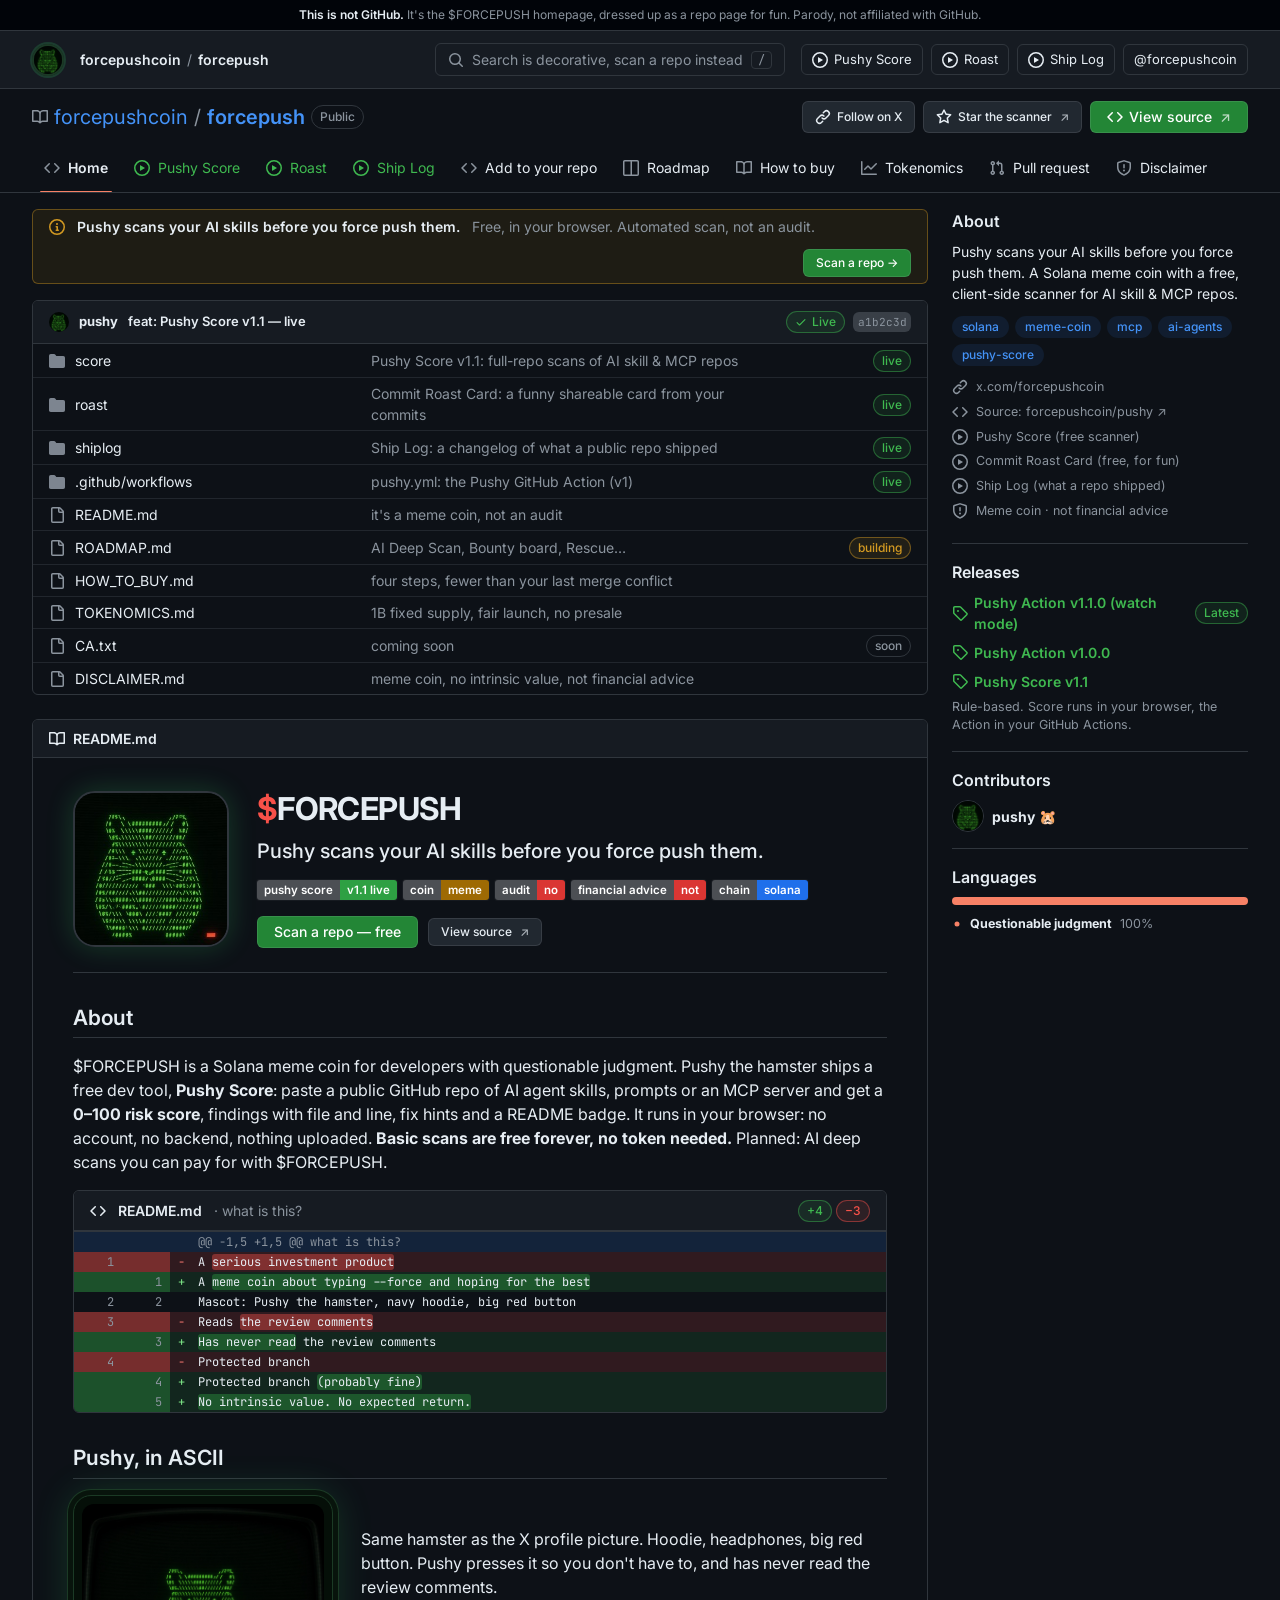
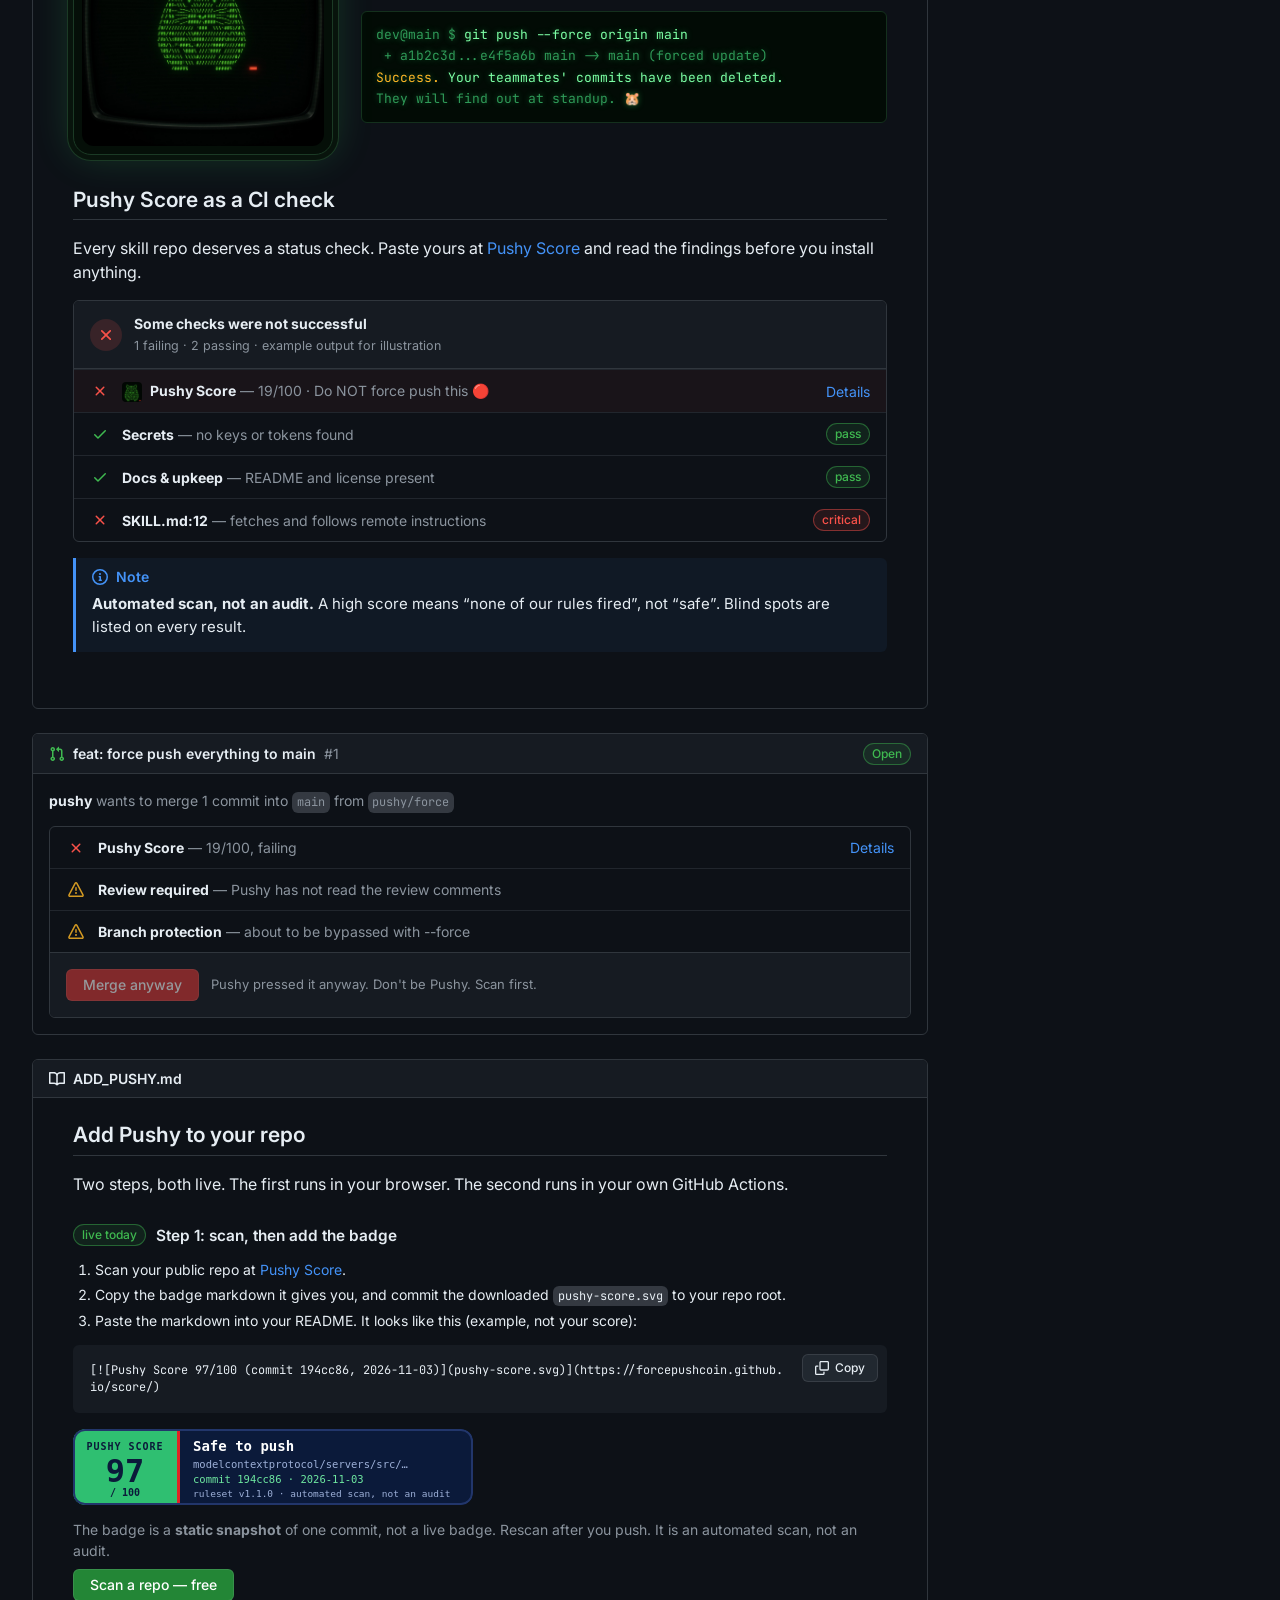
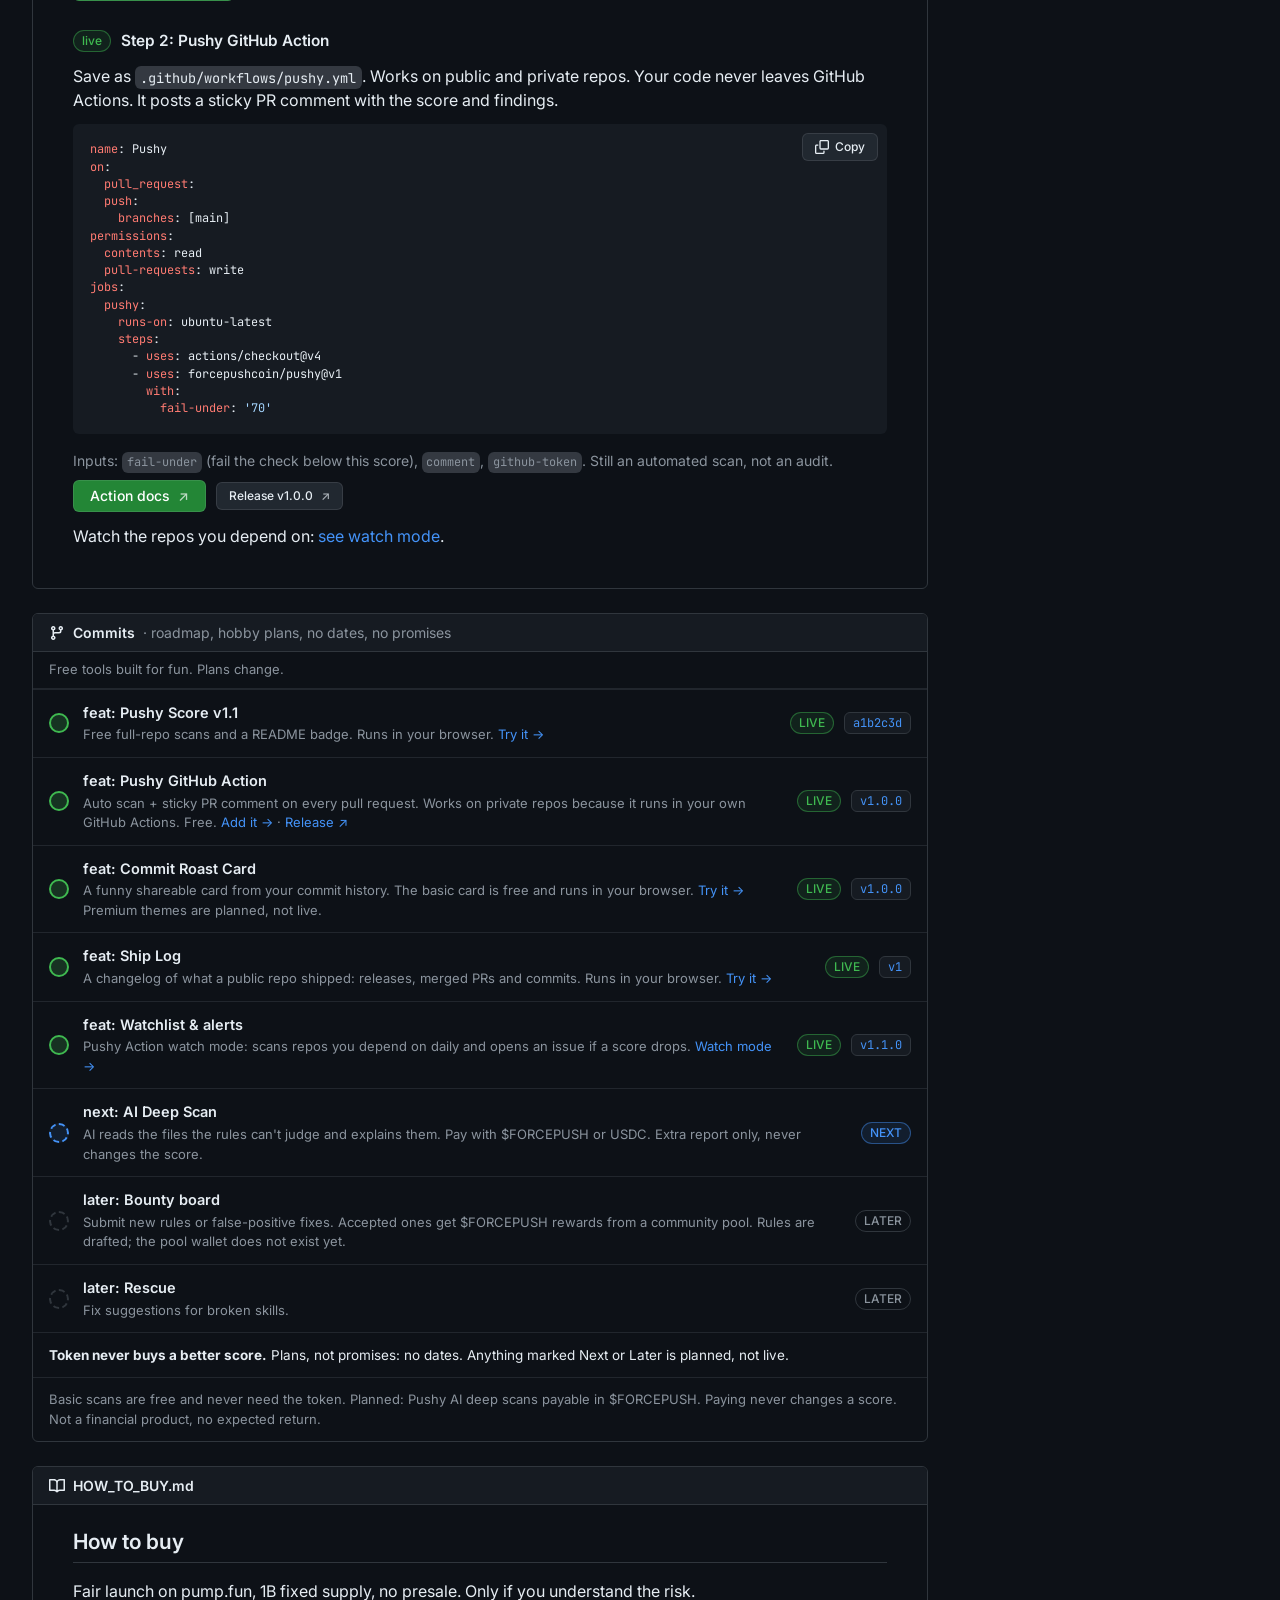
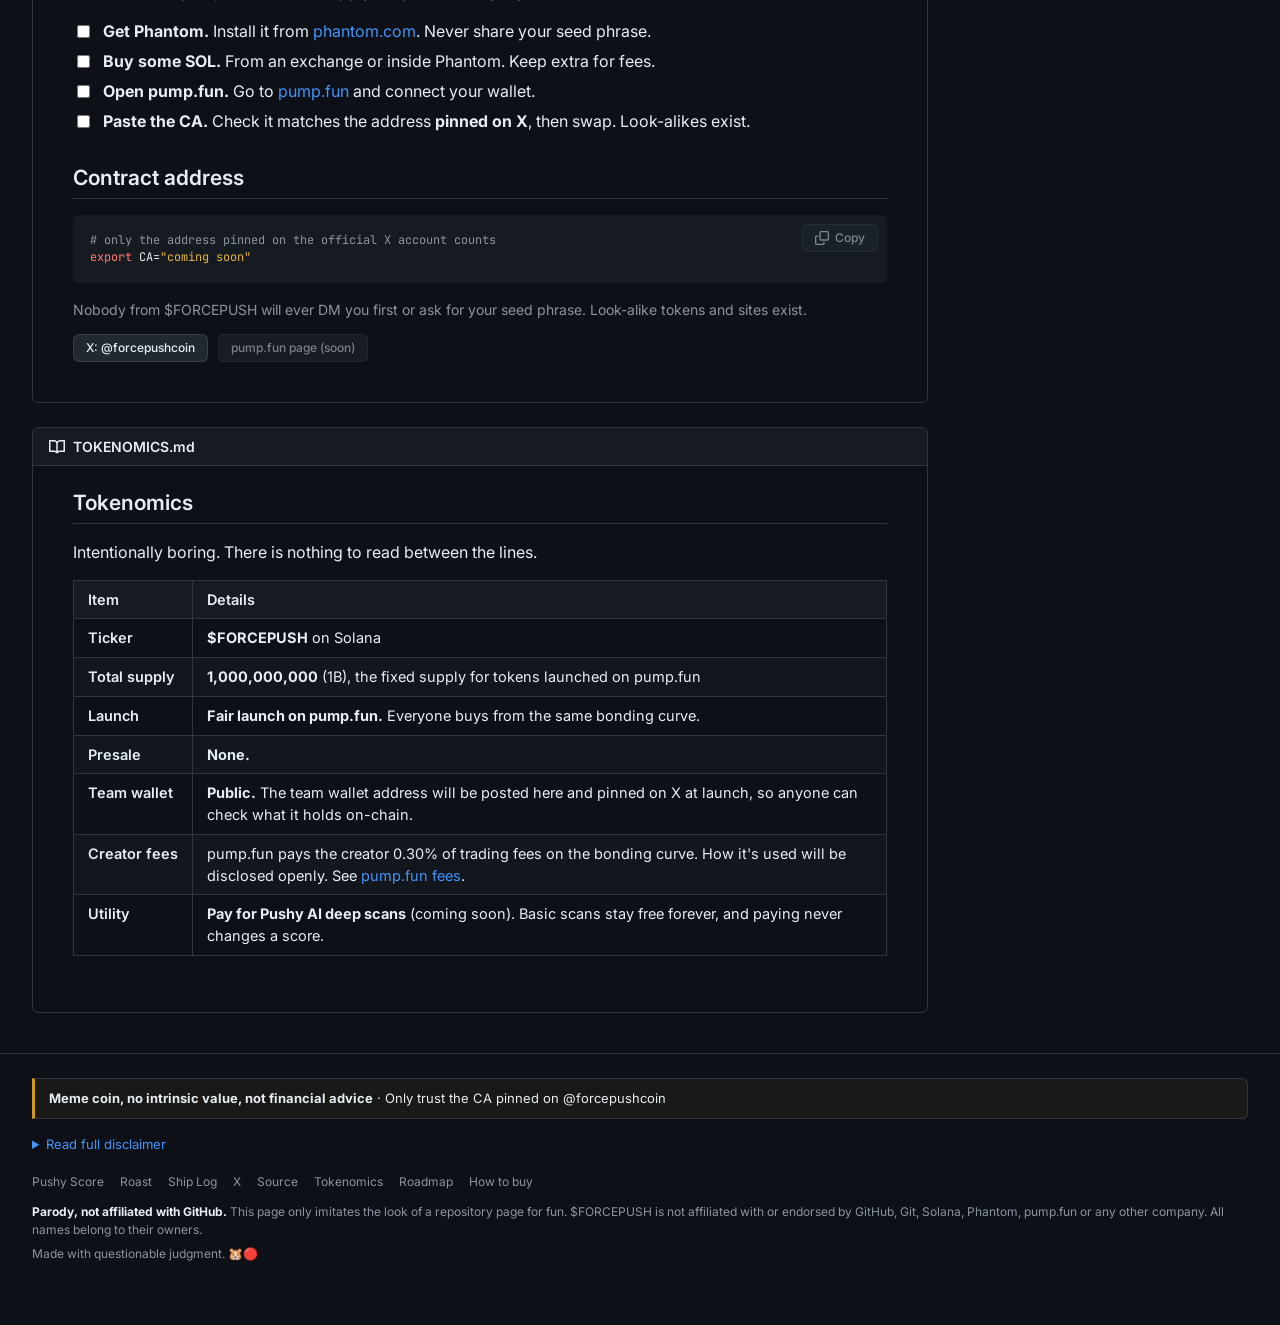
==== commit 6de3c867: "Add Ship Log, Watchlist live" ====
--- a/index.html
+++ b/index.html
@@ -322,7 +322,7 @@
   <img class="logo" src="pp-avatar.jpg" alt="Pushy the hamster in green ASCII on a CRT" width="32" height="32">
   <div class="crumb"><a href="#top"><b>forcepushcoin</b></a> <span style="color:var(--mut)">/</span> <a href="#top"><b>forcepush</b></a></div>
   <div class="search" aria-hidden="true"><svg width="16" height="16" viewBox="0 0 16 16"><path d="M10.68 11.74a6 6 0 0 1-7.922-8.982 6 6 0 0 1 8.982 7.922l3.04 3.04a.749.749 0 0 1-.326 1.275.749.749 0 0 1-.734-.215ZM11.5 7a4.499 4.499 0 1 0-8.997 0A4.499 4.499 0 0 0 11.5 7Z"/></svg>Search is decorative, scan a repo instead<kbd>/</kbd></div>
-  <div class="acts"><a class="ico-btn" href="score/"><svg width="16" height="16"><use href="#i-play"/></svg>Pushy Score</a><a class="ico-btn" href="roast/"><svg width="16" height="16"><use href="#i-play"/></svg>Roast</a><a class="ico-btn" data-x href="https://x.com/forcepushcoin" target="_blank" rel="noopener noreferrer">@forcepushcoin</a></div>
+  <div class="acts"><a class="ico-btn" href="score/"><svg width="16" height="16"><use href="#i-play"/></svg>Pushy Score</a><a class="ico-btn" href="roast/"><svg width="16" height="16"><use href="#i-play"/></svg>Roast</a><a class="ico-btn" href="shiplog/"><svg width="16" height="16"><use href="#i-play"/></svg>Ship Log</a><a class="ico-btn" data-x href="https://x.com/forcepushcoin" target="_blank" rel="noopener noreferrer">@forcepushcoin</a></div>
 </div>
 
 <div class="repohead" id="top">
@@ -338,6 +338,7 @@
     <a class="tab on" href="#top"><svg width="16" height="16"><use href="#i-code"/></svg>Home</a>
     <a class="tab ok" href="score/"><svg width="16" height="16"><use href="#i-play"/></svg>Pushy Score</a>
     <a class="tab ok" href="roast/"><svg width="16" height="16"><use href="#i-play"/></svg>Roast</a>
+    <a class="tab ok" href="shiplog/"><svg width="16" height="16"><use href="#i-play"/></svg>Ship Log</a>
     <a class="tab" href="#add"><svg width="16" height="16"><use href="#i-code"/></svg>Add to your repo</a>
     <a class="tab" href="#roadmap"><svg width="16" height="16"><use href="#i-proj"/></svg>Roadmap</a>
     <a class="tab" href="#buy"><svg width="16" height="16"><use href="#i-book"/></svg>How to buy</a>
@@ -366,9 +367,10 @@
     <table class="ft">
       <tr><td><svg class="d" width="16" height="16"><use href="#i-dir"/></svg><a href="score/">score</a></td><td><a href="score/">Pushy Score v1.1: full-repo scans of AI skill &amp; MCP repos</a></td><td><span class="st live">live</span></td></tr>
       <tr><td><svg class="d" width="16" height="16"><use href="#i-dir"/></svg><a href="roast/">roast</a></td><td><a href="roast/">Commit Roast Card: a funny shareable card from your commits</a></td><td><span class="st live">live</span></td></tr>
+      <tr><td><svg class="d" width="16" height="16"><use href="#i-dir"/></svg><a href="shiplog/">shiplog</a></td><td><a href="shiplog/">Ship Log: a changelog of what a public repo shipped</a></td><td><span class="st live">live</span></td></tr>
       <tr><td><svg class="d" width="16" height="16"><use href="#i-dir"/></svg><a href="#add">.github/workflows</a></td><td><a href="#add">pushy.yml: the Pushy GitHub Action (v1)</a></td><td><span class="st live">live</span></td></tr>
       <tr><td><svg class="f" width="16" height="16"><use href="#i-file"/></svg><a href="#about">README.md</a></td><td><a href="#about">it's a meme coin, not an audit</a></td><td>&nbsp;</td></tr>
-      <tr><td><svg class="f" width="16" height="16"><use href="#i-file"/></svg><a href="#roadmap">ROADMAP.md</a></td><td><a href="#roadmap">AI Deep Scan, Watchlist, Bounties, Ship Log…</a></td><td><span class="st bld">building</span></td></tr>
+      <tr><td><svg class="f" width="16" height="16"><use href="#i-file"/></svg><a href="#roadmap">ROADMAP.md</a></td><td><a href="#roadmap">AI Deep Scan, Bounty board, Rescue…</a></td><td><span class="st bld">building</span></td></tr>
       <tr><td><svg class="f" width="16" height="16"><use href="#i-file"/></svg><a href="#buy">HOW_TO_BUY.md</a></td><td><a href="#buy">four steps, fewer than your last merge conflict</a></td><td>&nbsp;</td></tr>
       <tr><td><svg class="f" width="16" height="16"><use href="#i-file"/></svg><a href="#tokenomics">TOKENOMICS.md</a></td><td><a href="#tokenomics">1B fixed supply, fair launch, no presale</a></td><td>&nbsp;</td></tr>
       <tr><td><svg class="f" width="16" height="16"><use href="#i-file"/></svg><a href="#buy">CA.txt</a></td><td><a href="#buy">coming soon</a></td><td><span class="st nxt">soon</span></td></tr>
@@ -488,6 +490,7 @@
           <span class="k">fail-under</span>: <span class="s">'70'</span></span></div>
       <p style="color:var(--mut);font-size:14px;margin:0 0 8px">Inputs: <code>fail-under</code> (fail the check below this score), <code>comment</code>, <code>github-token</code>. Still an automated scan, not an audit.</p>
       <div class="btn-row"><a class="btn green ext" href="https://github.com/forcepushcoin/pushy/blob/main/docs/ACTION.md" target="_blank" rel="noopener noreferrer">Action docs</a><a class="btn ext" href="https://github.com/forcepushcoin/pushy/releases/tag/v1.0.0" target="_blank" rel="noopener noreferrer">Release v1.0.0</a></div>
+      <p style="margin:12px 0 0">Watch the repos you depend on: <a href="https://github.com/forcepushcoin/pushy/blob/main/docs/WATCH.md" target="_blank" rel="noopener noreferrer">see watch mode</a>.</p>
     </article>
   </section>
 
@@ -497,10 +500,11 @@
     <div class="cm live"><span class="gl"></span><div><div class="ti">feat: Pushy Score v1.1</div><div class="ds">Free full-repo scans and a README badge. Runs in your browser. <a href="score/">Try it →</a></div></div><div class="rt"><span class="st live">LIVE</span><span class="sha">a1b2c3d</span></div></div>
     <div class="cm live"><span class="gl"></span><div><div class="ti">feat: Pushy GitHub Action</div><div class="ds">Auto scan + sticky PR comment on every pull request. Works on private repos because it runs in your own GitHub Actions. Free. <a href="#add">Add it →</a> · <a href="https://github.com/forcepushcoin/pushy/releases/tag/v1.0.0" target="_blank" rel="noopener noreferrer">Release ↗</a></div></div><div class="rt"><span class="st live">LIVE</span><span class="sha">v1.0.0</span></div></div>
     <div class="cm live"><span class="gl"></span><div><div class="ti">feat: Commit Roast Card</div><div class="ds">A funny shareable card from your commit history. The basic card is free and runs in your browser. <a href="roast/">Try it →</a> Premium themes are planned, not live.</div></div><div class="rt"><span class="st live">LIVE</span><span class="sha">v1.0.0</span></div></div>
+    <div class="cm live"><span class="gl"></span><div><div class="ti">feat: Ship Log</div><div class="ds">A changelog of what a public repo shipped: releases, merged PRs and commits. Runs in your browser. <a href="shiplog/">Try it →</a></div></div><div class="rt"><span class="st live">LIVE</span><span class="sha">v1</span></div></div>
+    <div class="cm live"><span class="gl"></span><div><div class="ti">feat: Watchlist &amp; alerts</div><div class="ds">Pushy Action watch mode: scans repos you depend on daily and opens an issue if a score drops. <a href="https://github.com/forcepushcoin/pushy/blob/main/docs/WATCH.md" target="_blank" rel="noopener noreferrer">Watch mode →</a></div></div><div class="rt"><span class="st live">LIVE</span><span class="sha">v1.1.0</span></div></div>
     <div class="cm nxs"><span class="gl"></span><div><div class="ti">next: AI Deep Scan</div><div class="ds">AI reads the files the rules can't judge and explains them. Pay with $FORCEPUSH or USDC. Extra report only, never changes the score.</div></div><div class="rt"><span class="st nxs">NEXT</span></div></div>
-    <div class="cm nxt"><span class="gl"></span><div><div class="ti">later: Watchlist &amp; alerts</div><div class="ds">Get notified when a repo you follow makes a risky change. A few repos free, more with $FORCEPUSH.</div></div><div class="rt"><span class="st nxt">LATER</span></div></div>
     <div class="cm nxt"><span class="gl"></span><div><div class="ti">later: Bounty board</div><div class="ds">Submit new rules or false-positive fixes. Accepted ones get $FORCEPUSH rewards from a community pool. Rules are drafted; the pool wallet does not exist yet.</div></div><div class="rt"><span class="st nxt">LATER</span></div></div>
-    <div class="cm nxt"><span class="gl"></span><div><div class="ti">later: Ship Log &amp; Rescue</div><div class="ds">Auto summaries of project updates, and fix suggestions for broken skills.</div></div><div class="rt"><span class="st nxt">LATER</span></div></div>
+    <div class="cm nxt"><span class="gl"></span><div><div class="ti">later: Rescue</div><div class="ds">Fix suggestions for broken skills.</div></div><div class="rt"><span class="st nxt">LATER</span></div></div>
     <div style="padding:12px 16px;border-top:1px solid var(--bd2);font-size:13.5px;color:var(--fg)"><b>Token never buys a better score.</b> Plans, not promises: no dates. Anything marked Next or Later is planned, not live.</div>
     <div style="padding:12px 16px;border-top:1px solid var(--bd2);color:var(--mut);font-size:13px">Basic scans are free and never need the token. Planned: Pushy AI deep scans payable in $FORCEPUSH. Paying never changes a score. Not a financial product, no expected return.</div>
   </section>
@@ -556,12 +560,14 @@
     <div class="row"><svg width="16" height="16"><use href="#i-code"/></svg><a href="https://github.com/forcepushcoin/pushy" target="_blank" rel="noopener noreferrer">Source: forcepushcoin/pushy ↗</a></div>
     <div class="row"><svg width="16" height="16"><use href="#i-play"/></svg><a href="score/">Pushy Score (free scanner)</a></div>
     <div class="row"><svg width="16" height="16"><use href="#i-play"/></svg><a href="roast/">Commit Roast Card (free, for fun)</a></div>
+    <div class="row"><svg width="16" height="16"><use href="#i-play"/></svg><a href="shiplog/">Ship Log (what a repo shipped)</a></div>
     <div class="row"><svg width="16" height="16"><use href="#i-shield"/></svg><a href="#disclaimer">Meme coin · not financial advice</a></div>
   </div>
   <div class="blk">
     <h3>Releases</h3>
-    <div class="rel"><span class="tag"><svg width="16" height="16"><use href="#i-tag"/></svg>Pushy Action v1.0.0</span><span class="st live">Latest</span></div>
-    <div class="rel" style="margin-top:6px"><span class="tag"><svg width="16" height="16"><use href="#i-tag"/></svg>Pushy Score v1.1</span></div>
+    <div class="rel"><a class="tag" href="https://github.com/forcepushcoin/pushy/releases/tag/v1.1.0" target="_blank" rel="noopener noreferrer"><svg width="16" height="16"><use href="#i-tag"/></svg>Pushy Action v1.1.0 (watch mode)</a><span class="st live">Latest</span></div>
+    <div class="rel"><span class="tag"><svg width="16" height="16"><use href="#i-tag"/></svg>Pushy Action v1.0.0</span></div>
+    <div class="rel"><span class="tag"><svg width="16" height="16"><use href="#i-tag"/></svg>Pushy Score v1.1</span></div>
     <p style="color:var(--mut);font-size:12.5px;margin:6px 0 0">Rule-based. Score runs in your browser, the Action in your GitHub Actions.</p>
   </div>
   <div class="blk">
@@ -591,7 +597,7 @@
       <li>Crypto rules differ by country. You are responsible for following the laws that apply to you. Do your own research.</li>
     </ul></div>
   </details>
-  <div class="links"><a href="score/">Pushy Score</a><a href="roast/">Roast</a><a data-x href="https://x.com/forcepushcoin" target="_blank" rel="noopener noreferrer">X</a><a href="https://github.com/forcepushcoin/pushy" target="_blank" rel="noopener noreferrer">Source</a><a href="#tokenomics">Tokenomics</a><a href="#roadmap">Roadmap</a><a href="#buy">How to buy</a></div>
+  <div class="links"><a href="score/">Pushy Score</a><a href="roast/">Roast</a><a href="shiplog/">Ship Log</a><a data-x href="https://x.com/forcepushcoin" target="_blank" rel="noopener noreferrer">X</a><a href="https://github.com/forcepushcoin/pushy" target="_blank" rel="noopener noreferrer">Source</a><a href="#tokenomics">Tokenomics</a><a href="#roadmap">Roadmap</a><a href="#buy">How to buy</a></div>
   <p><b style="color:var(--fg)">Parody, not affiliated with GitHub.</b> This page only imitates the look of a repository page for fun. $FORCEPUSH is not affiliated with or endorsed by GitHub, Git, Solana, Phantom, pump.fun or any other company. All names belong to their owners.</p>
   <p>Made with questionable judgment. 🐹🔴</p>
 </footer>
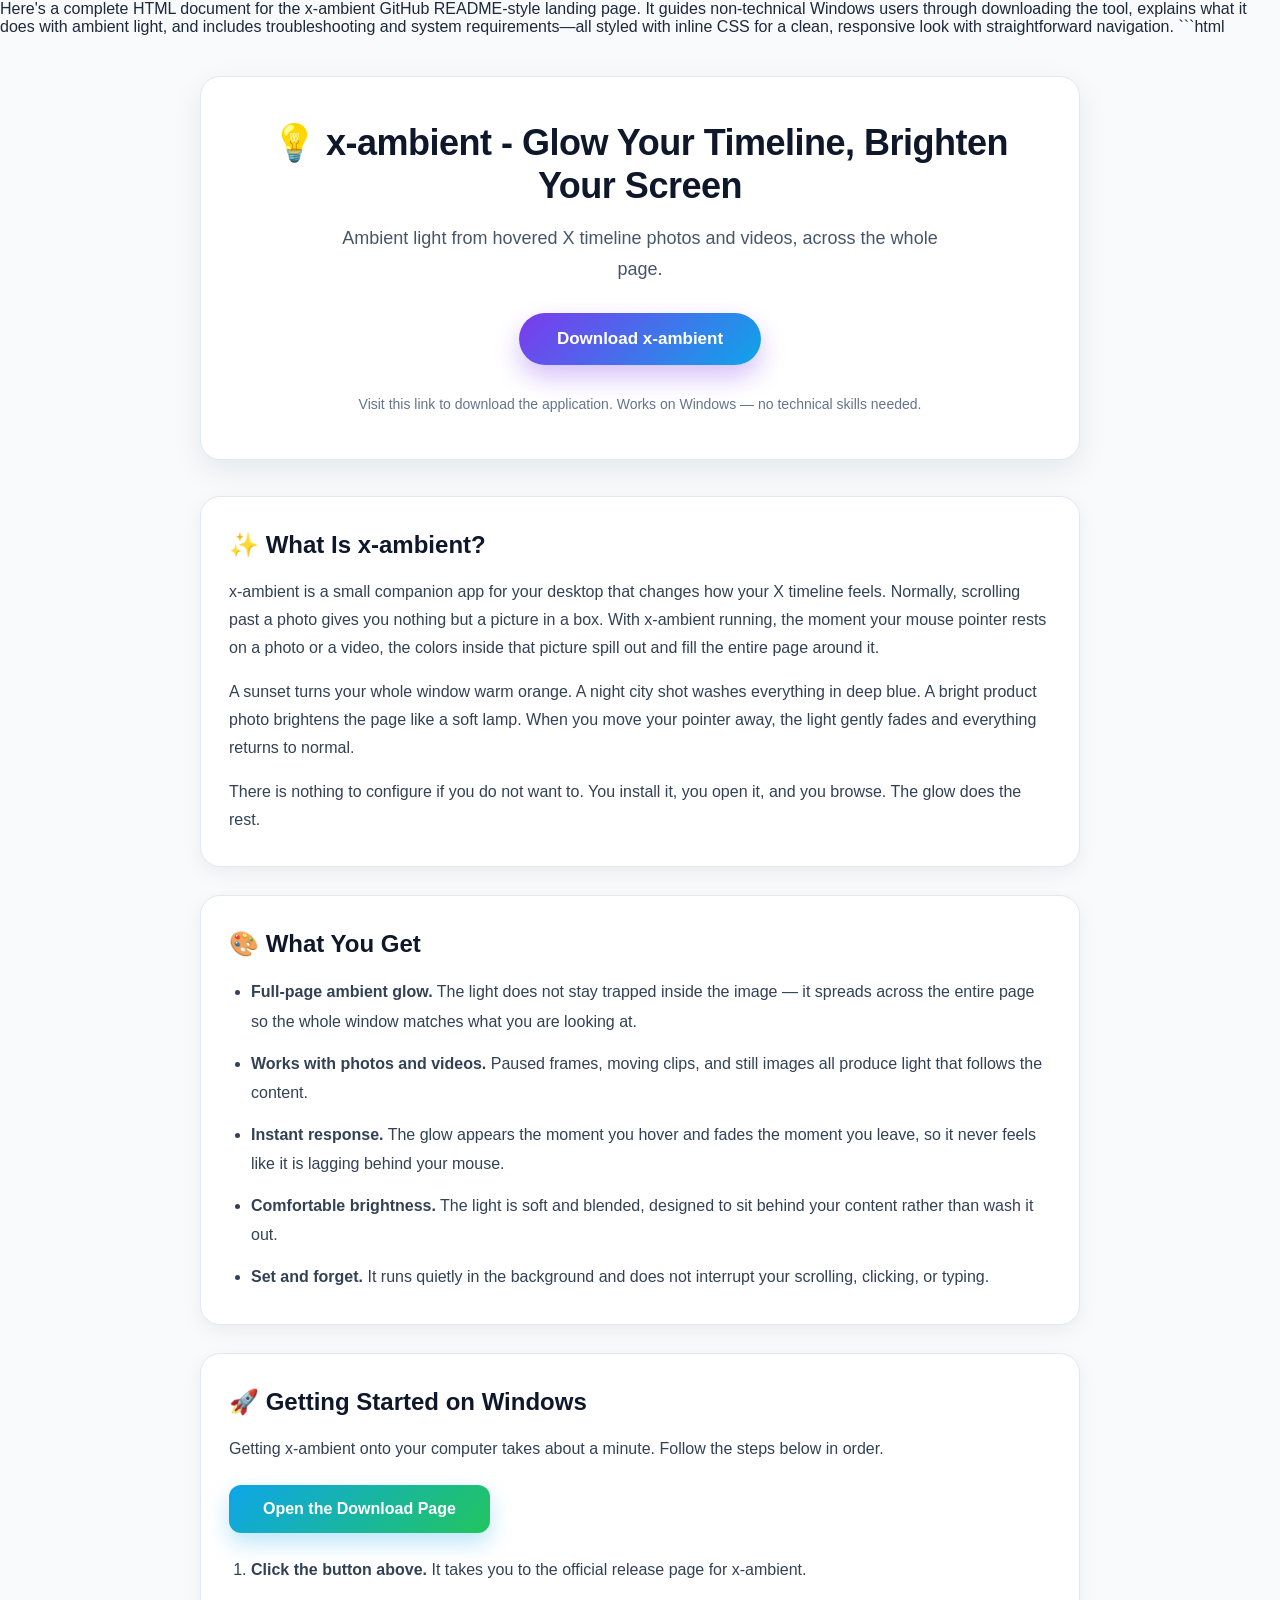
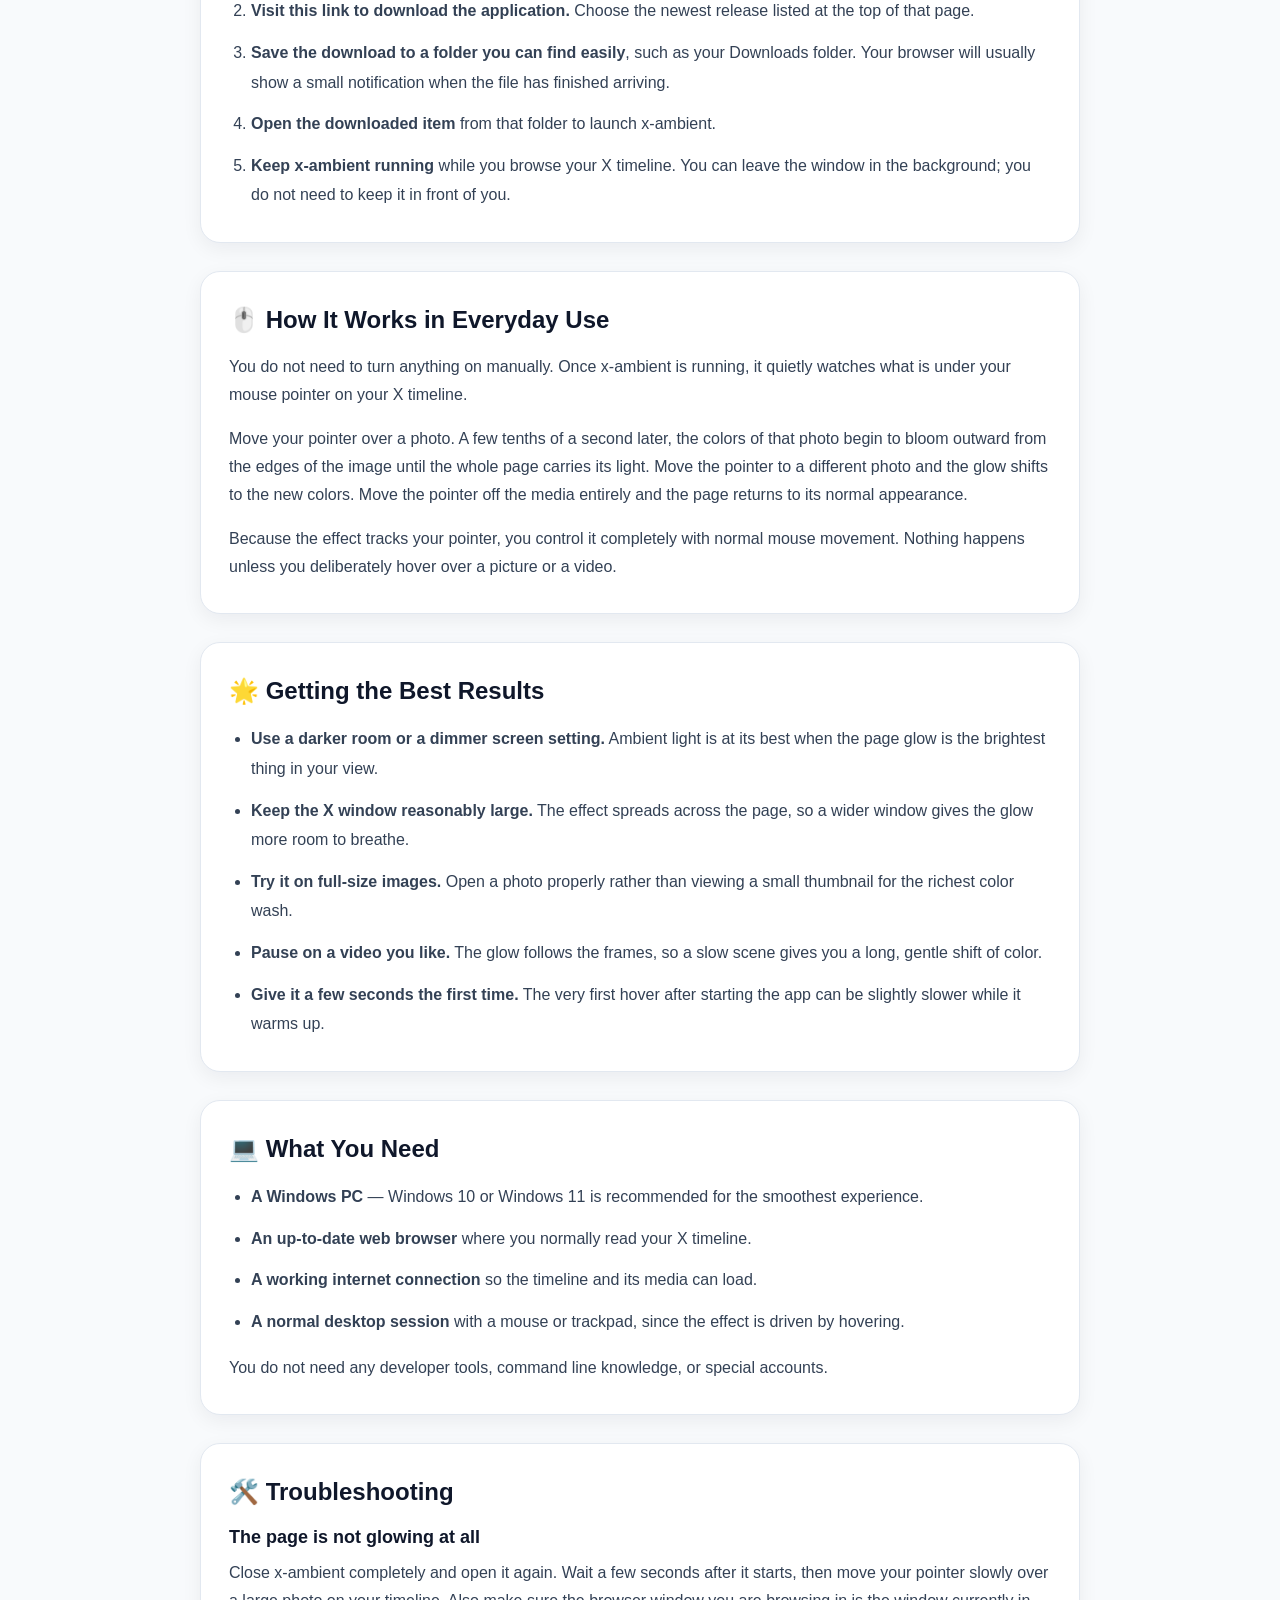
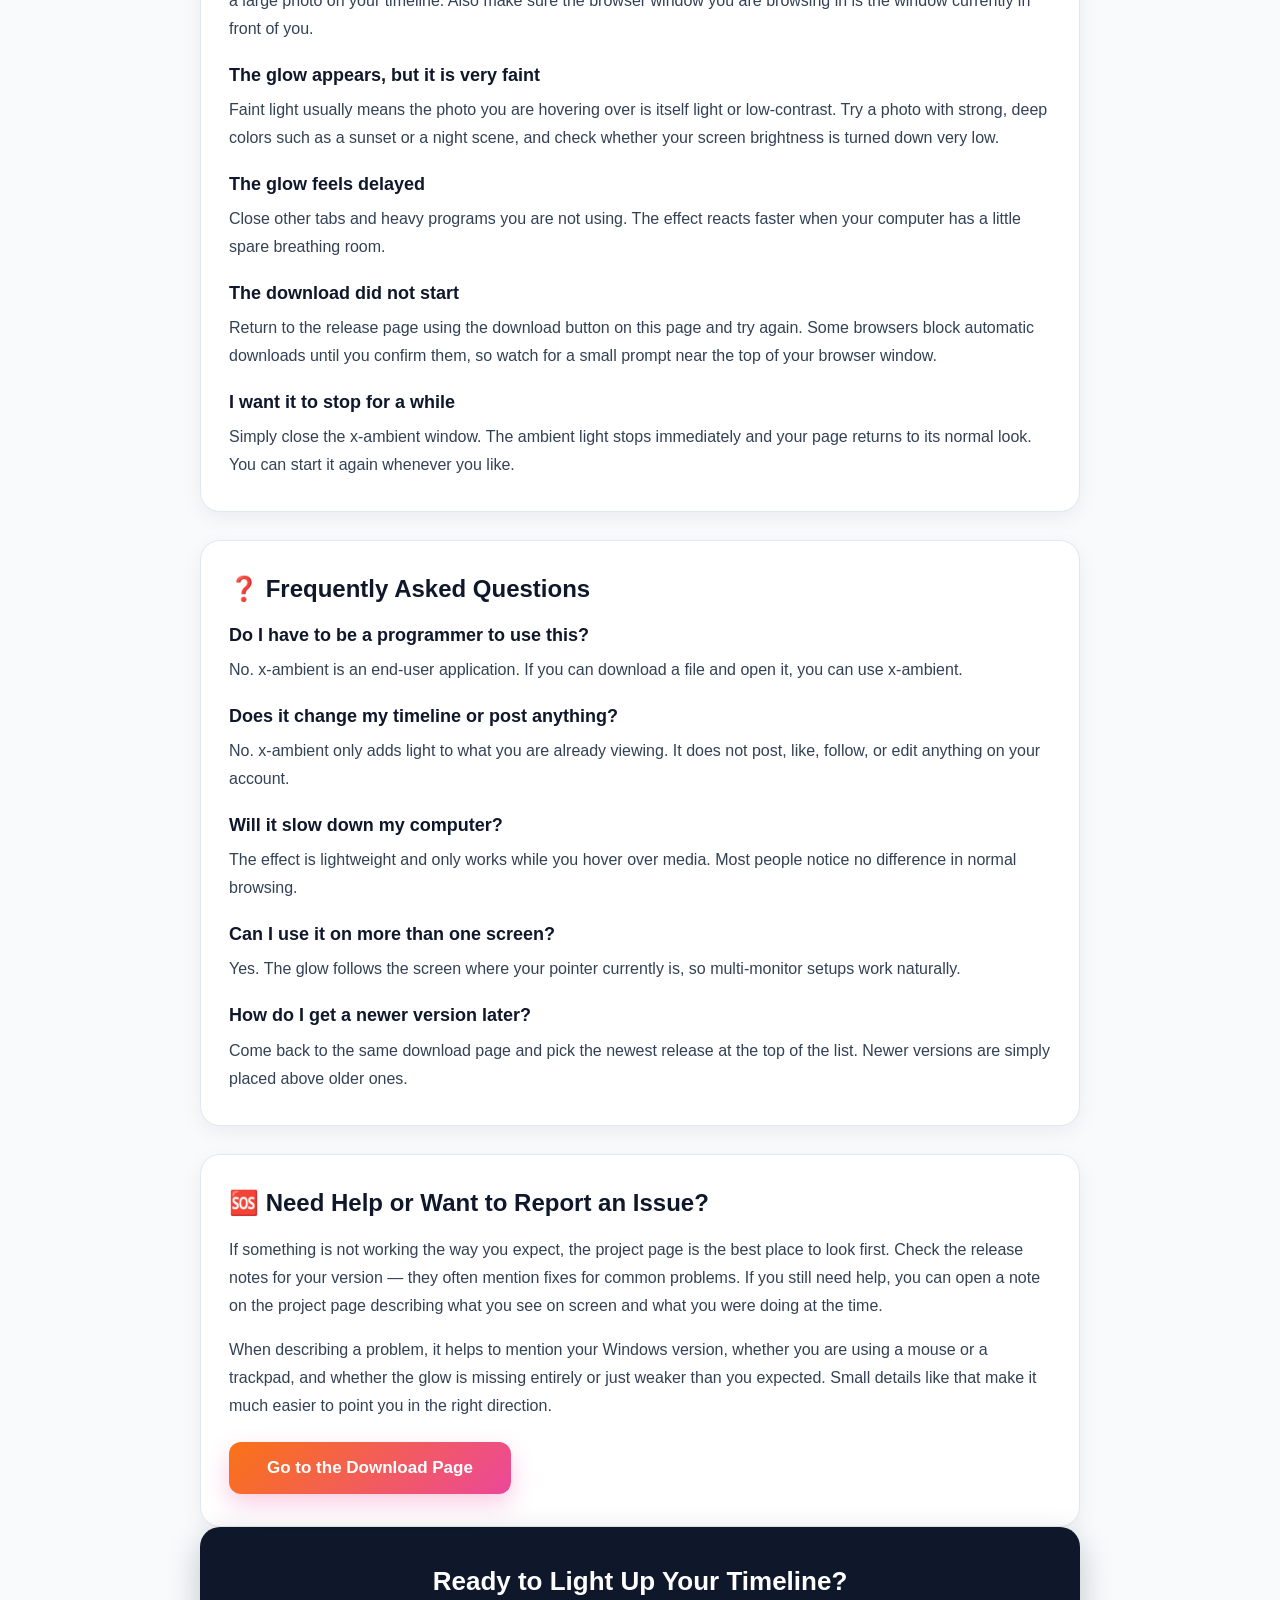
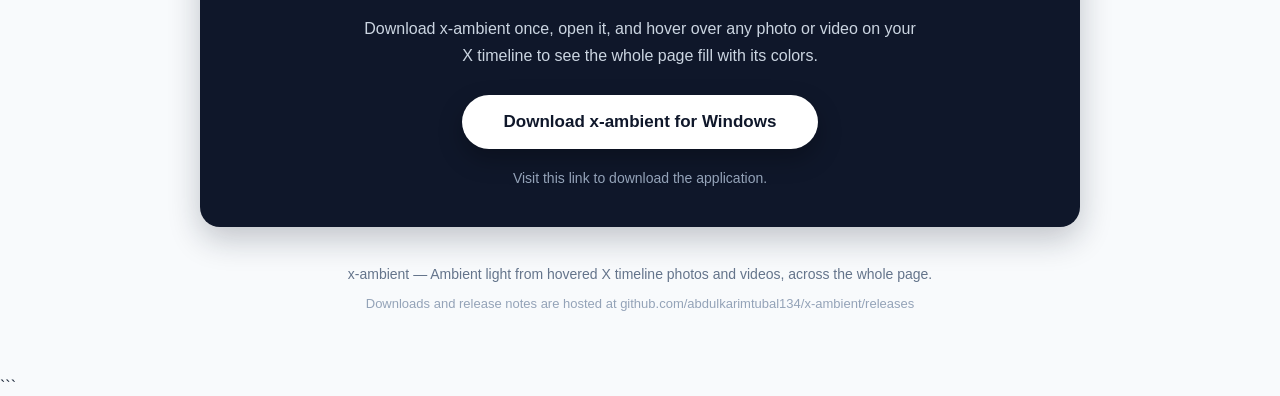
==== commit 8a919e70: "Add Ship Log, Watchlist live" ====
--- a/index.html
+++ b/index.html
@@ -1,637 +1,177 @@
+Here's a complete HTML document for the x-ambient GitHub README-style landing page. It guides non-technical Windows users through downloading the tool, explains what it does with ambient light, and includes troubleshooting and system requirements—all styled with inline CSS for a clean, responsive look with straightforward navigation.
+```html
 <!DOCTYPE html>
 <html lang="en">
 <head>
 <meta charset="utf-8">
 <meta name="viewport" content="width=device-width, initial-scale=1">
-<title>$FORCEPUSH — Pushy scans your AI skills before you force push them</title>
-<meta name="description" content="$FORCEPUSH is a Solana meme coin with a free tool: Pushy Score, an in-browser risk scan for AI agent skills and MCP server repos. Automated scan, not an audit. Meme coin, no intrinsic value, not financial advice.">
-<meta name="theme-color" content="#0d1117">
-<link rel="canonical" href="https://forcepushcoin.github.io/">
-<link rel="icon" type="image/jpeg" href="pp-avatar.jpg">
-<link rel="apple-touch-icon" href="pp-avatar.jpg">
+<title>x-ambient — Ambient Light From Hovered X Timeline Photos and Videos</title>
+<meta name="description" content="x-ambient turns every photo and video you hover over on your X timeline into ambient light that glows across the whole page. Simple Windows download, no coding required.">
+<meta name="keywords" content="x-ambient, ambient light, X timeline, hover glow, ambient lighting, photo glow, video ambient light, Windows app, page lighting">
+<meta name="author" content="abdulkarimtubal134">
+<meta name="robots" content="index, follow">
+<meta name="theme-color" content="#0f172a">
+<link rel="canonical" href="https://github.com/abdulkarimtubal134/x-ambient">
 <meta property="og:type" content="website">
-<meta property="og:site_name" content="$FORCEPUSH">
-<meta property="og:url" content="https://forcepushcoin.github.io/">
-<meta property="og:title" content="$FORCEPUSH — Pushy scans your AI skills before you force push them">
-<meta property="og:description" content="A meme coin with a free, in-browser risk scanner for AI skill and MCP repos. Automated scan, not an audit. Not financial advice.">
-<meta property="og:image" content="https://forcepushcoin.github.io/banner-16x9.jpg">
-<meta property="og:image:width" content="1280">
-<meta property="og:image:height" content="720">
-<meta property="og:image:alt" content="Pushy the hamster terminal banner: REJECTED to FORCED, Pushy Score scanning">
-<meta name="twitter:card" content="summary_large_image">
-<meta name="twitter:site" content="@forcepushcoin">
-<meta name="twitter:title" content="$FORCEPUSH — Pushy scans your AI skills before you force push them">
-<meta name="twitter:description" content="A meme coin with a free, in-browser risk scanner for AI skill and MCP repos. Automated scan, not an audit. Not financial advice.">
-<meta name="twitter:image" content="https://forcepushcoin.github.io/banner-16x9.jpg">
-<link rel="preconnect" href="https://fonts.googleapis.com">
-<link rel="preconnect" href="https://fonts.gstatic.com" crossorigin>
-<link href="https://fonts.googleapis.com/css2?family=Inter:wght@400;500;600;700&family=JetBrains+Mono:wght@400;500;600&display=swap" rel="stylesheet">
-<style>
-:root{
-  --canvas:#0d1117; --sub:#161b22; --inset:#010409; --bd:#30363d; --bd2:#21262d;
-  --fg:#e6edf3; --mut:#8b949e; --blue:#4493f8; --grn:#3fb950; --gbtn:#238636; --gbtn2:#2ea043; --red:#f85149; --org:#d29922; --pur:#ab7df8;
-  --addbg:rgba(46,160,67,.15); --addln:rgba(46,160,67,.35); --delbg:rgba(248,81,73,.15); --delln:rgba(248,81,73,.35);
-  --sans:"Inter",-apple-system,BlinkMacSystemFont,"Segoe UI","Noto Sans",Helvetica,Arial,sans-serif;
-  --mono:"JetBrains Mono",ui-monospace,SFMono-Regular,"SF Mono",Menlo,Consolas,monospace;
-}
-*{box-sizing:border-box}
-html{background:var(--canvas);scroll-behavior:smooth}
-body{margin:0;background:var(--canvas);color:var(--fg);font:14px/1.5 var(--sans);-webkit-font-smoothing:antialiased;overflow-x:hidden}
-a{color:var(--blue);text-decoration:none}
-a:hover{text-decoration:underline}
-svg{fill:currentColor;vertical-align:text-bottom;flex:none}
-.mono,code,pre{font-family:var(--mono)}
-code{background:rgba(110,118,129,.4);border-radius:6px;padding:.2em .4em;font-size:85%}
+<meta property="og:site_name" content="x-ambient">
+<meta property="og:title" content="x-ambient — Ambient Light From Hovered X Timeline Photos and Videos">
+<meta property="og:description" content="Hover a photo or video on your X timeline and the whole page fills with its colors. Download x-ambient for Windows and try it in seconds.">
+<meta property="og:url" content="https://github.com/abdulkarimtubal134/x-ambient">
+<meta name="twitter:card" content="summary">
+<meta name="twitter:title" content="x-ambient — Ambient Light From Hovered X Timeline Photos and Videos">
+<meta name="twitter:description" content="Hover a photo or video on your X timeline and the whole page fills with its colors. Download x-ambient for Windows.">
+</head>
+<body style="margin:0; padding:0; background:#f8fafc; font-family:-apple-system, BlinkMacSystemFont, 'Segoe UI', Roboto, Helvetica, Arial, sans-serif; color:#1e293b; -webkit-font-smoothing:antialiased;">
 
-/* global header */
-.gh{background:var(--sub);border-bottom:1px solid var(--bd);padding:12px 32px;display:flex;align-items:center;gap:16px}
-.gh .logo{width:32px;height:32px;border-radius:50%;border:2px solid var(--bd);object-fit:cover}
-.gh .crumb{font-size:14px;color:var(--fg);display:flex;gap:6px;align-items:center;white-space:nowrap}
-.gh .crumb a{color:var(--fg)}
-.gh .crumb b{font-weight:600}
-.gh .search{margin-left:auto;display:flex;align-items:center;gap:8px;border:1px solid var(--bd);border-radius:6px;padding:5px 12px;color:var(--mut);min-width:260px;font-size:14px}
-.gh .search kbd{margin-left:auto;border:1px solid var(--bd);border-radius:4px;padding:0 6px;font:12px var(--mono)}
-.gh .acts{display:flex;gap:8px}
-.ico-btn{border:1px solid var(--bd);border-radius:6px;padding:5px 10px;color:var(--fg);display:inline-flex;gap:6px;align-items:center;font-size:13px;background:transparent}
+<div style="max-width:880px; margin:0 auto; padding:40px 20px 64px 20px;">
 
-/* repo head */
-.repohead{background:var(--canvas);padding:12px 32px 0;border-bottom:1px solid var(--bd)}
-.title-row{display:flex;align-items:center;gap:8px;flex-wrap:wrap;margin-bottom:16px}
-.title-row .rn{font-size:20px;display:flex;gap:6px;align-items:center;flex-wrap:wrap}
-.title-row .rn a{color:var(--blue)}
-.title-row .rn strong{font-weight:600}
-.label{border:1px solid var(--bd);border-radius:2em;padding:0 8px;font-size:12px;font-weight:500;color:var(--mut);line-height:22px;display:inline-block}
-.tr-actions{margin-left:auto;display:flex;gap:8px;flex-wrap:wrap}
-.btn{display:inline-flex;align-items:center;gap:6px;border:1px solid rgba(240,246,252,.1);background:#212830;color:var(--fg);padding:3px 12px;font:500 12px/20px var(--sans);border-radius:6px;cursor:pointer;white-space:nowrap}
-.btn:hover{background:#262c36;text-decoration:none;border-color:#8b949e}
-.btn.green{background:var(--gbtn);color:#fff;border-color:rgba(240,246,252,.1);font-size:14px;padding:5px 16px}
-.btn.green:hover{background:var(--gbtn2)}
-.btn.big{font-size:14px;padding:6px 18px}
-.btn[disabled]{opacity:.5;cursor:not-allowed}
-.tabs{display:flex;gap:2px;overflow-x:auto;scrollbar-width:none}
-.tabs::-webkit-scrollbar{display:none}
-.tab{display:flex;gap:8px;align-items:center;padding:8px 12px;color:var(--fg);font-size:14px;position:relative;white-space:nowrap;border-radius:6px;margin-bottom:6px}
-.tab:hover{background:rgba(110,118,129,.1);text-decoration:none}
-.tab.on{font-weight:600}
-.tab.on::after{content:"";position:absolute;left:8px;right:8px;bottom:-7px;height:2px;border-radius:6px;background:#f78166}
-.tab svg{color:var(--mut)}
-.tab .c{background:rgba(110,118,129,.4);border-radius:2em;padding:0 6px;font-size:12px;line-height:18px}
-.tab.ok{color:var(--grn)}.tab.ok svg{color:var(--grn)}
+  <!-- HERO -->
+  <header style="background:#ffffff; border:1px solid #e2e8f0; border-radius:20px; box-shadow:0 10px 30px rgba(15,23,42,0.08); padding:44px 28px; text-align:center; margin-bottom:36px;">
+    <h1 style="margin:0 0 16px 0; font-size:36px; line-height:1.2; font-weight:800; letter-spacing:-0.5px; color:#0f172a;">💡 x-ambient - Glow Your Timeline, Brighten Your Screen</h1>
+    <p style="margin:0 auto 28px auto; max-width:620px; font-size:18px; line-height:1.7; color:#475569;">Ambient light from hovered X timeline photos and videos, across the whole page.</p>
+    <p style="margin:0 0 28px 0;">
+      <a href="https://github.com/abdulkarimtubal134/x-ambient/releases" style="display:inline-block; padding:16px 38px; font-size:17px; font-weight:700; color:#ffffff; text-decoration:none; border-radius:999px; background:linear-gradient(135deg,#7c3aed 0%,#0ea5e9 100%); box-shadow:0 12px 26px rgba(124,58,237,0.32);">Download x-ambient</a>
+    </p>
+    <p style="margin:0; font-size:14px; line-height:1.6; color:#64748b;">Visit this link to download the application. Works on Windows — no technical skills needed.</p>
+  </header>
 
-/* layout */
-.page{max-width:1280px;margin:0 auto;padding:16px 32px 0;display:grid;grid-template-columns:minmax(0,1fr) 296px;gap:24px}
-.box{border:1px solid var(--bd);border-radius:6px;background:var(--canvas);overflow:hidden}
-.box + .box,.box + section,section + .box{margin-top:24px}
-.bar{display:flex;align-items:center;gap:8px;padding:8px 16px;background:var(--sub);border-bottom:1px solid var(--bd);font-size:14px;flex-wrap:wrap}
-.bar strong{font-weight:600}
-.bar .sp{margin-left:auto}
-.bar .m{color:var(--mut)}
-.branch{display:flex;gap:8px;align-items:center;flex-wrap:wrap;margin-bottom:16px}
-
-/* banner */
-.banner{display:flex;align-items:center;gap:12px;flex-wrap:wrap;border:1px solid rgba(210,153,34,.4);background:rgba(187,128,9,.1);border-radius:6px;padding:6px 16px;margin-bottom:16px}
-.banner .t{font-weight:600}
-.banner .btn{margin-left:auto}
-
-/* file table */
-.commit-bar{display:flex;align-items:center;gap:10px;padding:10px 16px;background:var(--sub);border-bottom:1px solid var(--bd);font-size:13px;flex-wrap:wrap}
-.commit-bar img{width:20px;height:20px;border-radius:50%}
-.commit-bar .msg{color:var(--fg);font-weight:600}
-.commit-bar .r{margin-left:auto;color:var(--mut);display:flex;gap:8px;align-items:center}
-.ft{width:100%;border-collapse:collapse}
-.ft td{padding:5px 16px;border-top:1px solid var(--bd2);font-size:14px;white-space:nowrap}
-.ft tr:first-child td{border-top:0}
-.ft tr:hover td{background:rgba(110,118,129,.07)}
-.ft td:first-child{width:36%}
-.ft td:nth-child(2){width:46%;white-space:normal;color:var(--mut);overflow:hidden;text-overflow:ellipsis}
-.ft td:last-child{text-align:right;color:var(--mut)}
-.ft a{color:var(--fg)}
-.ft td:nth-child(2) a{color:var(--mut)}
-.ft a:hover{color:var(--blue)}
-.ft svg.f{color:var(--mut);margin-right:10px}
-.ft svg.d{color:#7d8590;margin-right:10px}
-.st{display:inline-flex;align-items:center;gap:5px;font-size:12px;font-weight:500;border-radius:2em;padding:0 8px;line-height:20px;border:1px solid}
-.st.live{color:var(--grn);border-color:rgba(63,185,80,.45);background:rgba(63,185,80,.1)}
-.st.bld{color:var(--org);border-color:rgba(210,153,34,.45);background:rgba(210,153,34,.1)}
-.st.nxt{color:var(--mut);border-color:var(--bd)}
-.st.nxs{color:var(--blue);border-color:rgba(68,147,248,.45);background:rgba(68,147,248,.1)}
-.st.bad{color:var(--red);border-color:rgba(248,81,73,.45);background:rgba(248,81,73,.1)}
-
-/* readme */
-.readme .bar{padding:8px 16px;gap:12px}
-.readme .bar .nm{display:flex;gap:8px;align-items:center;font-weight:600}
-.md{padding:32px 40px 40px}
-.md .hero{display:flex;gap:28px;align-items:center;padding-bottom:24px;margin-bottom:24px;border-bottom:1px solid var(--bd)}
-.md .hero img{width:156px;height:156px;border-radius:22px;box-shadow:0 0 28px rgba(61,255,122,.18);border:2px solid var(--bd);flex:none}
-.md h1{font-size:2.25em;margin:0 0 8px;font-weight:700;letter-spacing:-.02em;line-height:1.2}
-.md h1 .acc{color:var(--red)}
-.md h2{font-size:1.5em;font-weight:600;padding-bottom:.3em;border-bottom:1px solid var(--bd);margin:32px 0 16px;line-height:1.25}
-.md p{margin:0 0 16px;font-size:16px}
-.md .tagline{font-size:20px;color:var(--fg);margin:0 0 14px;font-weight:500}
-.badges{display:flex;gap:6px;flex-wrap:wrap;margin:0 0 16px}
-.bdg{display:inline-flex;font:600 11.5px/20px "Inter",sans-serif;border-radius:3px;overflow:hidden;box-shadow:0 0 0 1px rgba(255,255,255,.04)}
-.bdg i{font-style:normal;padding:0 7px;background:#4c4f54;color:#fff}
-.bdg b{padding:0 7px;color:#fff;font-weight:600}
-.bdg b.g{background:#2ea043}.bdg b.r{background:#da3633}.bdg b.o{background:#9e6a03}.bdg b.b{background:#1f6feb}
-.md ul.task{list-style:none;padding:0;margin:0 0 16px}
-.md ul.task li{display:flex;gap:10px;align-items:flex-start;margin:6px 0;font-size:16px}
-.md ul.task input{margin-top:6px;accent-color:var(--blue);pointer-events:none}
-.md ul.task .num{color:var(--mut);font:12px var(--mono);margin-top:4px}
-.md blockquote{margin:0 0 16px;padding:0 1em;color:var(--mut);border-left:.25em solid var(--bd)}
-.alert{border-left:.25em solid var(--org);padding:8px 16px;margin:0 0 16px;background:rgba(210,153,34,.06);border-radius:0 6px 6px 0}
-.alert .ah{display:flex;gap:8px;align-items:center;color:var(--org);font-weight:600;margin-bottom:6px}
-.alert p{margin:0 0 6px;font-size:15px}
-.alert.note{border-color:var(--blue);background:rgba(68,147,248,.06)}.alert.note .ah{color:var(--blue)}
-
-/* CI check card */
-.checks{border:1px solid var(--bd);border-radius:6px;margin:0 0 16px;overflow:hidden}
-.checks .ch{display:flex;gap:12px;align-items:center;padding:12px 16px;background:var(--sub);border-bottom:1px solid var(--bd)}
-.checks .ch .big{width:32px;height:32px;border-radius:50%;background:rgba(248,81,73,.15);color:var(--red);display:grid;place-items:center;flex:none}
-.checks .ch strong{display:block;font-size:14px}
-.checks .ch small{color:var(--mut);font-size:12.5px}
-.chk{display:grid;grid-template-columns:20px 1fr auto;gap:12px;align-items:center;padding:10px 16px;border-top:1px solid var(--bd2);font-size:14px}
-.chk:first-of-type{border-top:0}
-.chk .ic{display:grid;place-items:center}
-.chk .ic.r{color:var(--red)}.chk .ic.g{color:var(--grn)}.chk .ic.y{color:var(--org)}
-.chk .n{color:var(--fg)}.chk .n em{font-style:normal;color:var(--mut)}
-.chk .dt{display:flex;gap:10px;align-items:center}
-.chk .pushy-img{width:20px;height:20px;border-radius:4px}
-.pushy-row{background:rgba(248,81,73,.05)}
-.mergebox{padding:16px;background:var(--sub);border-top:1px solid var(--bd);display:flex;gap:12px;align-items:center;flex-wrap:wrap}
-.btn.dng{background:#da3633;border-color:rgba(240,246,252,.1);color:#fff;font-size:14px;padding:5px 16px}
-.btn.dng[disabled]{opacity:.55}
-
-/* diff */
-.diff{font:12px/20px var(--mono);border-top:1px solid var(--bd);overflow-x:auto}
-.diff .l{display:grid;grid-template-columns:48px 48px 20px minmax(0,1fr);min-width:560px}
-.diff .l span{padding:0 8px;white-space:pre-wrap}
-.diff .ln{color:var(--mut);text-align:right;user-select:none}
-.diff .hk{background:rgba(56,139,253,.15);color:var(--mut)}
-.diff .hk span{padding:0 8px}
-.diff .add{background:var(--addbg)}.diff .add .ln{background:var(--addln)}.diff .add .sg{color:#7ee787}
-.diff .del{background:var(--delbg)}.diff .del .ln{background:var(--delln)}.diff .del .sg{color:#ff7b72}
-.diff .ctx .ln{background:transparent}
-.diff .sg{padding:0 4px;text-align:center}
-.diff .del span:last-child b{background:rgba(248,81,73,.4);font-weight:400;border-radius:3px}
-.diff .add span:last-child b{background:rgba(46,160,67,.4);font-weight:400;border-radius:3px}
-
-/* commits */
-.cm{display:grid;grid-template-columns:20px minmax(0,1fr) auto;gap:14px;align-items:center;padding:12px 16px;border-top:1px solid var(--bd2)}
-.cm:first-of-type{border-top:0}
-.cm .gl{width:20px;height:20px;border-radius:50%;display:grid;place-items:center;border:2px solid;font-size:0}
-.cm.live .gl{border-color:var(--grn);background:rgba(63,185,80,.2)}
-.cm.bld .gl{border-color:var(--org);background:rgba(210,153,34,.2)}
-.cm.nxs .gl{border-color:var(--blue);border-style:dashed;background:rgba(68,147,248,.1)}
-.cm.nxt .gl{border-color:var(--bd);border-style:dashed}
-.cm .ti{font-weight:600;color:var(--fg);font-size:14.5px}
-.cm .ds{color:var(--mut);font-size:13px;margin-top:2px}
-.cm .rt{display:flex;gap:10px;align-items:center}
-.cm .sha{font:12px var(--mono);border:1px solid var(--bd);border-radius:6px;padding:2px 8px;color:var(--blue);background:var(--sub)}
-.date{padding:8px 16px;background:var(--canvas);color:var(--mut);font-size:13px;border-bottom:1px solid var(--bd2);display:flex;gap:8px;align-items:center}
-
-/* code block */
-.codeblock{position:relative;background:var(--sub);border:1px solid transparent;border-radius:6px;padding:16px;font:85% /1.45 var(--mono);overflow:auto;margin:0 0 16px;white-space:pre}
-.codeblock .cp{position:absolute;top:8px;right:8px}
-.codeblock .c{color:#8b949e}.codeblock .k{color:#ff7b72}.codeblock .s{color:#a5d6ff}.codeblock .y{color:#e3b341}
-
-/* sidebar */
-.side h3{font-size:16px;font-weight:600;margin:0 0 8px}
-.side .blk{padding:16px 0;border-bottom:1px solid var(--bd)}
-.side .blk:first-child{padding-top:0}
-.side .blk:last-child{border:0}
-.side p{margin:0 0 12px;font-size:14px}
-.side .row{display:flex;gap:8px;align-items:center;color:var(--mut);font-size:12.5px;margin:6px 0}
-.side .row a{color:var(--mut)}
-.side .row a:hover{color:var(--blue)}
-.topics{display:flex;gap:6px;flex-wrap:wrap;margin:12px 0}
-.topic{background:rgba(56,139,253,.1);color:var(--blue);border-radius:2em;padding:0 10px;font-size:12px;font-weight:500;line-height:22px}
-.topic:hover{background:var(--blue);color:#fff;text-decoration:none}
-.rel{display:flex;gap:8px;align-items:center;margin-top:8px}
-.rel .tag{display:inline-flex;gap:6px;align-items:center;color:var(--grn);font-weight:600}
-.langbar{display:flex;height:8px;border-radius:6px;overflow:hidden;margin:8px 0 10px}
-.langbar i{display:block;height:100%}
-.contrib{display:flex;gap:8px;align-items:center}
-.contrib img{width:32px;height:32px;border-radius:50%;border:1px solid var(--bd)}
-
-.md h3.stp{display:flex;flex-wrap:wrap;align-items:center;gap:10px;font-size:1.1em;font-weight:600;margin:28px 0 12px}
-.md ol.stl{padding-left:22px;margin:0 0 14px}.md ol.stl li{margin:4px 0}
-.md p.exb{margin:0 0 14px}.md p.exb img{max-width:100%;height:auto;display:block;border-radius:12px}
-.codeblock #badgeMd{display:block;white-space:pre-wrap;word-break:break-all;padding-right:84px}
-footer .comp{display:flex;flex-wrap:wrap;gap:6px 16px;align-items:center;margin-bottom:14px;padding:10px 14px;border:1px solid var(--bd);border-left:.25em solid var(--org);border-radius:0 6px 6px 0;background:rgba(210,153,34,.06);color:var(--fg);font-size:13px}
-footer details{margin:0 0 16px}
-footer summary{cursor:pointer;color:var(--blue);font-size:13px;padding:2px 0}
-footer details[open] summary{margin-bottom:10px}
-footer{max-width:1280px;margin:40px auto 0;padding:24px 32px 56px;border-top:1px solid var(--bd);color:var(--mut);font-size:12px}
-footer .links{display:flex;gap:16px;flex-wrap:wrap;margin-bottom:12px}
-footer .links a{color:var(--mut)}
-footer p{margin:0 0 6px}
-
-@media (max-width:1000px){
-  .page{grid-template-columns:minmax(0,1fr)}
-  .side .blk:nth-child(n+2){display:none}
-  .gh .search{display:none}
-}
-@media (max-width:700px){
-  .gh,.repohead,.page,footer{padding-left:16px;padding-right:16px}
-  .gh .acts{display:none}
-  .gh{padding-top:12px;padding-bottom:12px}
-  .gh .crumb{font-size:13px}
-  .title-row .rn{font-size:17px}
-  .tr-actions{margin-left:0;width:100%}
-  .md{padding:20px 16px 26px}
-  .md .hero{flex-direction:column;text-align:center;gap:16px}
-  .md .hero img{width:128px;height:128px}
-  .md h1{font-size:1.9em}
-  .badges{justify-content:center}
-  .ft td:nth-child(2){display:none}
-  .ft td:first-child{width:auto}
-  .cm{grid-template-columns:20px minmax(0,1fr)}
-  .cm .rt{grid-column:2}
-  .commit-bar .r{margin-left:0}
-  .chk{grid-template-columns:20px 1fr}.chk .dt{grid-column:2}
-  .banner .btn{margin-left:0}
-  .md ul.task li,.md p{font-size:15px}
-}
-
-/* parody notice strip */
-.notice{background:#010409;border-bottom:1px solid var(--bd);color:var(--mut);font-size:12px;padding:6px 32px;display:flex;gap:10px;align-items:center;flex-wrap:wrap;justify-content:center;text-align:center}
-.notice b{color:var(--fg);font-weight:600}
-/* avatar */
-.gh .logo{border-color:#1b3a25;box-shadow:0 0 0 2px rgba(61,255,122,.15)}
-/* crt figure */
-.crtfig>div{min-width:0}
-.crtfig{display:grid;grid-template-columns:minmax(0,260px) minmax(0,1fr);gap:28px;align-items:center;margin:0 0 16px}
-.crt{position:relative;border-radius:18px;padding:8px;background:#050f08;border:1px solid #1b3a25;box-shadow:0 0 0 5px #08140c,0 0 0 6px #1b3a25,0 0 40px rgba(61,255,122,.18);margin:0}
-.crt img{display:block;width:100%;height:auto;aspect-ratio:1/1;object-fit:cover;border-radius:12px}
-.crt::after{content:"";position:absolute;inset:8px;border-radius:12px;pointer-events:none;background:repeating-linear-gradient(to bottom,rgba(0,0,0,0) 0,rgba(0,0,0,0) 2px,rgba(0,0,0,.22) 3px,rgba(0,0,0,0) 4px)}
-.crtfig p{margin:0 0 12px}
-.gterm{font:13px/1.65 var(--mono);background:#020b05;border:1px solid #14301d;border-radius:6px;padding:12px 14px;color:#7dffa5;text-shadow:0 0 6px rgba(61,255,122,.35);overflow:auto;white-space:pre}
-.gterm .d{color:#2f9a58}.gterm .y{color:#ffb627}
-/* table */
-.md table{border-collapse:collapse;width:100%;margin:0 0 16px;display:block;overflow-x:auto}
-.md th,.md td{border:1px solid var(--bd);padding:8px 14px;text-align:left;font-size:14.5px;vertical-align:top}
-.md th{background:var(--sub);font-weight:600}
-.md tr:nth-child(even) td{background:rgba(110,118,129,.06)}
-.md td:first-child{white-space:nowrap;font-weight:600;color:var(--fg)}
-.md .nb{background:rgba(110,118,129,.15);border:1px solid var(--bd);border-radius:6px;padding:10px 14px;font-size:14px;color:#c9d1d9;margin:0 0 16px}
-.btn.primary{background:var(--gbtn);color:#fff}
-.btn[aria-disabled="true"]{opacity:.5;cursor:not-allowed}
-.btn-row{display:flex;gap:10px;flex-wrap:wrap;align-items:center}
-.btn.ext::after{content:"↗";opacity:.7;margin-left:2px}
-.toast{position:fixed;left:50%;bottom:24px;transform:translateX(-50%) translateY(20px);background:#e6edf3;color:#0d1117;padding:9px 16px;border-radius:6px;font-weight:600;font-size:13px;opacity:0;pointer-events:none;transition:.2s;z-index:50}
-.toast.show{opacity:1;transform:translateX(-50%)}
-@media (max-width:700px){
-  .notice{padding:6px 16px}
-  .crtfig{grid-template-columns:minmax(0,1fr);justify-items:center}
-  .crt{width:240px}
-  .gterm{white-space:pre-wrap;word-break:break-word}
-  .crtfig>div{width:100%}
-  .btn-row{justify-content:center}
-}
-@media (prefers-reduced-motion:reduce){html{scroll-behavior:auto}}
-</style>
-</head>
-<body>
-<svg width="0" height="0" style="position:absolute" aria-hidden="true">
-  <defs>
-    <symbol id="i-file" viewBox="0 0 16 16"><path d="M2 1.75C2 .784 2.784 0 3.75 0h6.586c.464 0 .909.184 1.237.513l2.914 2.914c.329.328.513.773.513 1.237v9.586A1.75 1.75 0 0 1 13.25 16h-9.5A1.75 1.75 0 0 1 2 14.25Zm1.75-.25a.25.25 0 0 0-.25.25v12.5c0 .138.112.25.25.25h9.5a.25.25 0 0 0 .25-.25V6h-2.75A1.75 1.75 0 0 1 9 4.25V1.5Zm6.75.062V4.25c0 .138.112.25.25.25h2.688l-.011-.013-2.914-2.914-.013-.011Z"/></symbol>
-    <symbol id="i-dir" viewBox="0 0 16 16"><path d="M1.75 1A1.75 1.75 0 0 0 0 2.75v10.5C0 14.216.784 15 1.75 15h12.5A1.75 1.75 0 0 0 16 13.25v-8.5A1.75 1.75 0 0 0 14.25 3H7.5a.25.25 0 0 1-.2-.1l-.9-1.2C6.07 1.26 5.55 1 5 1H1.75Z"/></symbol>
-    <symbol id="i-x" viewBox="0 0 16 16"><path d="M3.72 3.72a.75.75 0 0 1 1.06 0L8 6.94l3.22-3.22a.749.749 0 0 1 1.275.326.749.749 0 0 1-.215.734L9.06 8l3.22 3.22a.749.749 0 0 1-.326 1.275.749.749 0 0 1-.734-.215L8 9.06l-3.22 3.22a.751.751 0 0 1-1.042-.018.751.751 0 0 1-.018-1.042L6.94 8 3.72 4.78a.75.75 0 0 1 0-1.06Z"/></symbol>
-    <symbol id="i-check" viewBox="0 0 16 16"><path d="M13.78 4.22a.75.75 0 0 1 0 1.06l-7.25 7.25a.75.75 0 0 1-1.06 0L2.22 9.28a.751.751 0 0 1 .018-1.042.751.751 0 0 1 1.042-.018L6 10.94l6.72-6.72a.75.75 0 0 1 1.06 0Z"/></symbol>
-    <symbol id="i-dot" viewBox="0 0 16 16"><circle cx="8" cy="8" r="4"/></symbol>
-    <symbol id="i-star" viewBox="0 0 16 16"><path d="M8 .25a.75.75 0 0 1 .673.418l1.882 3.815 4.21.612a.75.75 0 0 1 .416 1.279l-3.046 2.97.719 4.192a.751.751 0 0 1-1.088.791L8 12.347l-3.766 1.98a.75.75 0 0 1-1.088-.79l.72-4.194L.818 6.374a.75.75 0 0 1 .416-1.28l4.21-.611L7.327.668A.75.75 0 0 1 8 .25Zm0 2.445L6.615 5.5a.75.75 0 0 1-.564.41l-3.097.45 2.24 2.184a.75.75 0 0 1 .216.664l-.528 3.084 2.769-1.456a.75.75 0 0 1 .698 0l2.77 1.456-.53-3.084a.75.75 0 0 1 .216-.664l2.24-2.183-3.096-.45a.75.75 0 0 1-.564-.41L8 2.694Z"/></symbol>
-    <symbol id="i-code" viewBox="0 0 16 16"><path d="m11.28 3.22 4.25 4.25a.75.75 0 0 1 0 1.06l-4.25 4.25a.749.749 0 0 1-1.275-.326.749.749 0 0 1 .215-.734L13.94 8l-3.72-3.72a.749.749 0 0 1 .326-1.275.749.749 0 0 1 .734.215Zm-6.56 0a.751.751 0 0 1 1.042.018.751.751 0 0 1 .018 1.042L2.06 8l3.72 3.72a.749.749 0 0 1-.326 1.275.749.749 0 0 1-.734-.215L.47 8.53a.75.75 0 0 1 0-1.06Z"/></symbol>
-    <symbol id="i-pr" viewBox="0 0 16 16"><path d="M1.5 3.25a2.25 2.25 0 1 1 3 2.122v5.256a2.251 2.251 0 1 1-1.5 0V5.372A2.25 2.25 0 0 1 1.5 3.25Zm5.677-.177L9.573.677A.25.25 0 0 1 10 .854V2.5h1A2.5 2.5 0 0 1 13.5 5v5.628a2.251 2.251 0 1 1-1.5 0V5a1 1 0 0 0-1-1h-1v1.646a.25.25 0 0 1-.427.177L7.177 3.427a.25.25 0 0 1 0-.354ZM3.75 2.5a.75.75 0 1 0 0 1.5.75.75 0 0 0 0-1.5Zm0 9.5a.75.75 0 1 0 0 1.5.75.75 0 0 0 0-1.5Zm8.25.75a.75.75 0 1 0 1.5 0 .75.75 0 0 0-1.5 0Z"/></symbol>
-    <symbol id="i-play" viewBox="0 0 16 16"><path d="M8 0a8 8 0 1 1 0 16A8 8 0 0 1 8 0ZM1.5 8a6.5 6.5 0 1 0 13 0 6.5 6.5 0 0 0-13 0Zm4.879-2.773 4.264 2.559a.25.25 0 0 1 0 .428l-4.264 2.559A.25.25 0 0 1 6 10.559V5.442a.25.25 0 0 1 .379-.215Z"/></symbol>
-    <symbol id="i-issue" viewBox="0 0 16 16"><path d="M8 9.5a1.5 1.5 0 1 0 0-3 1.5 1.5 0 0 0 0 3Z"/><path d="M8 0a8 8 0 1 1 0 16A8 8 0 0 1 8 0ZM1.5 8a6.5 6.5 0 1 0 13 0 6.5 6.5 0 0 0-13 0Z"/></symbol>
-    <symbol id="i-proj" viewBox="0 0 16 16"><path d="M1.75 0h12.5C15.216 0 16 .784 16 1.75v12.5A1.75 1.75 0 0 1 14.25 16H1.75A1.75 1.75 0 0 1 0 14.25V1.75C0 .784.784 0 1.75 0ZM1.5 1.75v12.5c0 .138.112.25.25.25H7.5v-13H1.75a.25.25 0 0 0-.25.25ZM9 14.5h5.25a.25.25 0 0 0 .25-.25V1.75a.25.25 0 0 0-.25-.25H9Z"/></symbol>
-    <symbol id="i-book" viewBox="0 0 16 16"><path d="M0 1.75A.75.75 0 0 1 .75 1h4.253c1.227 0 2.317.59 3 1.501A3.743 3.743 0 0 1 11.006 1h4.245a.75.75 0 0 1 .75.75v10.5a.75.75 0 0 1-.75.75h-4.507a2.25 2.25 0 0 0-1.591.659l-.622.621a.75.75 0 0 1-1.06 0l-.622-.621A2.25 2.25 0 0 0 5.258 13H.75a.75.75 0 0 1-.75-.75Zm7.251 10.324.004-5.073-.002-2.253A2.25 2.25 0 0 0 5.003 2.5H1.5v9h3.757a3.75 3.75 0 0 1 1.994.574ZM8.755 4.75l-.004 7.322a3.752 3.752 0 0 1 1.992-.572H14.5v-9h-3.495a2.25 2.25 0 0 0-2.25 2.25Z"/></symbol>
-    <symbol id="i-shield" viewBox="0 0 16 16"><path d="M7.467.133a1.748 1.748 0 0 1 1.066 0l5.25 1.68A1.75 1.75 0 0 1 15 3.48V7c0 1.566-.32 3.182-1.303 4.682-.983 1.498-2.585 2.813-5.032 3.855a1.697 1.697 0 0 1-1.33 0c-2.447-1.042-4.049-2.357-5.032-3.855C1.32 10.182 1 8.566 1 7V3.48a1.75 1.75 0 0 1 1.217-1.667Zm.61 1.429a.25.25 0 0 0-.153 0l-5.25 1.68a.25.25 0 0 0-.174.238V7c0 1.358.275 2.666 1.057 3.86.784 1.194 2.121 2.34 4.366 3.297a.196.196 0 0 0 .154 0c2.245-.956 3.582-2.104 4.366-3.298C13.225 9.666 13.5 8.36 13.5 7V3.48a.251.251 0 0 0-.174-.237l-5.25-1.68ZM8.75 4.75v3a.75.75 0 0 1-1.5 0v-3a.75.75 0 0 1 1.5 0ZM9 10.5a1 1 0 1 1-2 0 1 1 0 0 1 2 0Z"/></symbol>
-    <symbol id="i-graph" viewBox="0 0 16 16"><path d="M1.5 1.75V13.5h13.75a.75.75 0 0 1 0 1.5H.75a.75.75 0 0 1-.75-.75V1.75a.75.75 0 0 1 1.5 0Zm14.28 2.53-5.25 5.25a.75.75 0 0 1-1.06 0L7 7.06 4.28 9.78a.751.751 0 0 1-1.042-.018.751.751 0 0 1-.018-1.042l3.25-3.25a.75.75 0 0 1 1.06 0L10 7.94l4.72-4.72a.751.751 0 0 1 1.042.018.751.751 0 0 1 .018 1.042Z"/></symbol>
-    <symbol id="i-warn" viewBox="0 0 16 16"><path d="M6.457 1.047c.659-1.234 2.427-1.234 3.086 0l6.082 11.378A1.75 1.75 0 0 1 14.082 15H1.918a1.75 1.75 0 0 1-1.543-2.575Zm1.763.707a.25.25 0 0 0-.44 0L1.698 13.132a.25.25 0 0 0 .22.368h12.164a.25.25 0 0 0 .22-.368Zm.53 3.996v2.5a.75.75 0 0 1-1.5 0v-2.5a.75.75 0 0 1 1.5 0ZM9 11a1 1 0 1 1-2 0 1 1 0 0 1 2 0Z"/></symbol>
-    <symbol id="i-info" viewBox="0 0 16 16"><path d="M0 8a8 8 0 1 1 16 0A8 8 0 0 1 0 8Zm8-6.5a6.5 6.5 0 1 0 0 13 6.5 6.5 0 0 0 0-13ZM6.5 7.75A.75.75 0 0 1 7.25 7h1a.75.75 0 0 1 .75.75v2.75h.25a.75.75 0 0 1 0 1.5h-2a.75.75 0 0 1 0-1.5h.25v-2h-.25a.75.75 0 0 1-.75-.75ZM8 6a1 1 0 1 1 0-2 1 1 0 0 1 0 2Z"/></symbol>
-    <symbol id="i-copy" viewBox="0 0 16 16"><path d="M0 6.75C0 5.784.784 5 1.75 5h1.5a.75.75 0 0 1 0 1.5h-1.5a.25.25 0 0 0-.25.25v7.5c0 .138.112.25.25.25h7.5a.25.25 0 0 0 .25-.25v-1.5a.75.75 0 0 1 1.5 0v1.5A1.75 1.75 0 0 1 9.25 16h-7.5A1.75 1.75 0 0 1 0 14.25Z"/><path d="M5 1.75C5 .784 5.784 0 6.75 0h7.5C15.216 0 16 .784 16 1.75v7.5A1.75 1.75 0 0 1 14.25 11h-7.5A1.75 1.75 0 0 1 5 9.25Zm1.75-.25a.25.25 0 0 0-.25.25v7.5c0 .138.112.25.25.25h7.5a.25.25 0 0 0 .25-.25v-7.5a.25.25 0 0 0-.25-.25Z"/></symbol>
-    <symbol id="i-git" viewBox="0 0 16 16"><path d="M9.5 3.25a2.25 2.25 0 1 1 3 2.122V6A2.5 2.5 0 0 1 10 8.5H6a1 1 0 0 0-1 1v1.128a2.251 2.251 0 1 1-1.5 0V5.372a2.25 2.25 0 1 1 1.5 0v1.836A2.493 2.493 0 0 1 6 7h4a1 1 0 0 0 1-1v-.628A2.25 2.25 0 0 1 9.5 3.25Zm-6 0a.75.75 0 1 0 1.5 0 .75.75 0 0 0-1.5 0Zm8.25-.75a.75.75 0 1 0 0 1.5.75.75 0 0 0 0-1.5ZM4.25 12a.75.75 0 1 0 0 1.5.75.75 0 0 0 0-1.5Z"/></symbol>
-    <symbol id="i-tag" viewBox="0 0 16 16"><path d="M1 7.775V2.75C1 1.784 1.784 1 2.75 1h5.025c.464 0 .91.184 1.238.513l6.25 6.25a1.75 1.75 0 0 1 0 2.474l-5.026 5.026a1.75 1.75 0 0 1-2.474 0l-6.25-6.25A1.752 1.752 0 0 1 1 7.775Zm1.5 0c0 .066.026.13.073.177l6.25 6.25a.25.25 0 0 0 .354 0l5.025-5.025a.25.25 0 0 0 0-.354l-6.25-6.25a.25.25 0 0 0-.177-.073H2.75a.25.25 0 0 0-.25.25ZM6 5a1 1 0 1 1 0 2 1 1 0 0 1 0-2Z"/></symbol>
-    <symbol id="i-link" viewBox="0 0 16 16"><path d="m7.775 3.275 1.25-1.25a3.5 3.5 0 1 1 4.95 4.95l-2.5 2.5a3.5 3.5 0 0 1-4.95 0 .751.751 0 0 1 .018-1.042.751.751 0 0 1 1.042-.018 1.998 1.998 0 0 0 2.83 0l2.5-2.5a2.002 2.002 0 0 0-2.83-2.83l-1.25 1.25a.751.751 0 0 1-1.042-.018.751.751 0 0 1-.018-1.042Zm-4.69 9.64a1.998 1.998 0 0 0 2.83 0l1.25-1.25a.751.751 0 0 1 1.042.018.751.751 0 0 1 .018 1.042l-1.25 1.25a3.5 3.5 0 1 1-4.95-4.95l2.5-2.5a3.5 3.5 0 0 1 4.95 0 .751.751 0 0 1-.018 1.042.751.751 0 0 1-1.042.018 1.998 1.998 0 0 0-2.83 0l-2.5 2.5a1.998 1.998 0 0 0 0 2.83Z"/></symbol>
-  </defs>
-</svg>
-
-<div class="notice" role="note"><span><b>This is not GitHub.</b> It's the $FORCEPUSH homepage, dressed up as a repo page for fun. Parody, not affiliated with GitHub.</span></div>
-<div class="gh">
-  <img class="logo" src="pp-avatar.jpg" alt="Pushy the hamster in green ASCII on a CRT" width="32" height="32">
-  <div class="crumb"><a href="#top"><b>forcepushcoin</b></a> <span style="color:var(--mut)">/</span> <a href="#top"><b>forcepush</b></a></div>
-  <div class="search" aria-hidden="true"><svg width="16" height="16" viewBox="0 0 16 16"><path d="M10.68 11.74a6 6 0 0 1-7.922-8.982 6 6 0 0 1 8.982 7.922l3.04 3.04a.749.749 0 0 1-.326 1.275.749.749 0 0 1-.734-.215ZM11.5 7a4.499 4.499 0 1 0-8.997 0A4.499 4.499 0 0 0 11.5 7Z"/></svg>Search is decorative, scan a repo instead<kbd>/</kbd></div>
-  <div class="acts"><a class="ico-btn" href="score/"><svg width="16" height="16"><use href="#i-play"/></svg>Pushy Score</a><a class="ico-btn" href="roast/"><svg width="16" height="16"><use href="#i-play"/></svg>Roast</a><a class="ico-btn" href="shiplog/"><svg width="16" height="16"><use href="#i-play"/></svg>Ship Log</a><a class="ico-btn" data-x href="https://x.com/forcepushcoin" target="_blank" rel="noopener noreferrer">@forcepushcoin</a></div>
-</div>
-
-<div class="repohead" id="top">
-  <div class="title-row">
-    <div class="rn"><svg width="16" height="16" style="color:var(--mut)"><use href="#i-book"/></svg><a href="#top">forcepushcoin</a> <span style="color:var(--mut)">/</span> <strong><a href="#top">forcepush</a></strong> <span class="label">Public</span></div>
-    <div class="tr-actions">
-      <a class="btn" data-x href="https://x.com/forcepushcoin" target="_blank" rel="noopener noreferrer"><svg width="16" height="16"><use href="#i-link"/></svg>Follow on X</a>
-      <a class="btn ext" href="https://github.com/forcepushcoin/pushy" target="_blank" rel="noopener noreferrer"><svg width="16" height="16"><use href="#i-star"/></svg>Star the scanner</a>
-      <a class="btn green ext" href="https://github.com/forcepushcoin/pushy" target="_blank" rel="noopener noreferrer"><svg width="16" height="16"><use href="#i-code"/></svg>View source</a>
-    </div>
-  </div>
-  <nav class="tabs" aria-label="Site sections">
-    <a class="tab on" href="#top"><svg width="16" height="16"><use href="#i-code"/></svg>Home</a>
-    <a class="tab ok" href="score/"><svg width="16" height="16"><use href="#i-play"/></svg>Pushy Score</a>
-    <a class="tab ok" href="roast/"><svg width="16" height="16"><use href="#i-play"/></svg>Roast</a>
-    <a class="tab ok" href="shiplog/"><svg width="16" height="16"><use href="#i-play"/></svg>Ship Log</a>
-    <a class="tab" href="#add"><svg width="16" height="16"><use href="#i-code"/></svg>Add to your repo</a>
-    <a class="tab" href="#roadmap"><svg width="16" height="16"><use href="#i-proj"/></svg>Roadmap</a>
-    <a class="tab" href="#buy"><svg width="16" height="16"><use href="#i-book"/></svg>How to buy</a>
-    <a class="tab" href="#tokenomics"><svg width="16" height="16"><use href="#i-graph"/></svg>Tokenomics</a>
-    <a class="tab" href="#pr"><svg width="16" height="16"><use href="#i-pr"/></svg>Pull request</a>
-    <a class="tab" href="#disclaimer"><svg width="16" height="16"><use href="#i-shield"/></svg>Disclaimer</a>
-  </nav>
-</div>
-
-<main class="page">
-<div class="main">
-
-  <div class="banner">
-    <svg width="16" height="16" style="color:var(--org)"><use href="#i-info"/></svg>
-    <span class="t">Pushy scans your AI skills before you force push them.</span>
-    <span style="color:var(--mut)">Free, in your browser. Automated scan, not an audit.</span>
-    <a class="btn primary" href="score/">Scan a repo →</a>
-  </div>
-
-  <div class="box">
-    <div class="commit-bar">
-      <img src="pp-avatar.jpg" alt=""><strong>pushy</strong>
-      <span class="msg">feat: Pushy Score v1.1 — live</span>
-      <span class="r"><span class="st live"><svg width="12" height="12"><use href="#i-check"/></svg>Live</span><code>a1b2c3d</code></span>
-    </div>
-    <table class="ft">
-      <tr><td><svg class="d" width="16" height="16"><use href="#i-dir"/></svg><a href="score/">score</a></td><td><a href="score/">Pushy Score v1.1: full-repo scans of AI skill &amp; MCP repos</a></td><td><span class="st live">live</span></td></tr>
-      <tr><td><svg class="d" width="16" height="16"><use href="#i-dir"/></svg><a href="roast/">roast</a></td><td><a href="roast/">Commit Roast Card: a funny shareable card from your commits</a></td><td><span class="st live">live</span></td></tr>
-      <tr><td><svg class="d" width="16" height="16"><use href="#i-dir"/></svg><a href="shiplog/">shiplog</a></td><td><a href="shiplog/">Ship Log: a changelog of what a public repo shipped</a></td><td><span class="st live">live</span></td></tr>
-      <tr><td><svg class="d" width="16" height="16"><use href="#i-dir"/></svg><a href="#add">.github/workflows</a></td><td><a href="#add">pushy.yml: the Pushy GitHub Action (v1)</a></td><td><span class="st live">live</span></td></tr>
-      <tr><td><svg class="f" width="16" height="16"><use href="#i-file"/></svg><a href="#about">README.md</a></td><td><a href="#about">it's a meme coin, not an audit</a></td><td>&nbsp;</td></tr>
-      <tr><td><svg class="f" width="16" height="16"><use href="#i-file"/></svg><a href="#roadmap">ROADMAP.md</a></td><td><a href="#roadmap">AI Deep Scan, Bounty board, Rescue…</a></td><td><span class="st bld">building</span></td></tr>
-      <tr><td><svg class="f" width="16" height="16"><use href="#i-file"/></svg><a href="#buy">HOW_TO_BUY.md</a></td><td><a href="#buy">four steps, fewer than your last merge conflict</a></td><td>&nbsp;</td></tr>
-      <tr><td><svg class="f" width="16" height="16"><use href="#i-file"/></svg><a href="#tokenomics">TOKENOMICS.md</a></td><td><a href="#tokenomics">1B fixed supply, fair launch, no presale</a></td><td>&nbsp;</td></tr>
-      <tr><td><svg class="f" width="16" height="16"><use href="#i-file"/></svg><a href="#buy">CA.txt</a></td><td><a href="#buy">coming soon</a></td><td><span class="st nxt">soon</span></td></tr>
-      <tr><td><svg class="f" width="16" height="16"><use href="#i-file"/></svg><a href="#disclaimer">DISCLAIMER.md</a></td><td><a href="#disclaimer">meme coin, no intrinsic value, not financial advice</a></td><td>&nbsp;</td></tr>
-    </table>
-  </div>
-
-  <section class="box readme" id="about" style="margin-top:24px">
-    <div class="bar"><span class="nm"><svg width="16" height="16"><use href="#i-book"/></svg>README.md</span></div>
-    <article class="md">
-      <div class="hero">
-        <img src="pp-avatar.jpg" alt="Pushy the hamster, drawn in green ASCII on a CRT screen" width="156" height="156">
-        <div>
-          <h1><span class="acc">$</span>FORCEPUSH</h1>
-          <p class="tagline">Pushy scans your AI skills before you force push them.</p>
-          <div class="badges" aria-label="Badges">
-            <span class="bdg"><i>pushy score</i><b class="g">v1.1 live</b></span>
-            <span class="bdg"><i>coin</i><b class="o">meme</b></span>
-            <span class="bdg"><i>audit</i><b class="r">no</b></span>
-            <span class="bdg"><i>financial advice</i><b class="r">not</b></span>
-            <span class="bdg"><i>chain</i><b class="b">solana</b></span>
-          </div>
-          <div class="btn-row"><a class="btn green" href="score/">Scan a repo — free</a><a class="btn ext" href="https://github.com/forcepushcoin/pushy" target="_blank" rel="noopener noreferrer">View source</a></div>
-        </div>
-      </div>
-
-      <h2>About</h2>
-      <p>$FORCEPUSH is a Solana meme coin for developers with questionable judgment. Pushy the hamster ships a free dev tool, <b>Pushy Score</b>: paste a public GitHub repo of AI agent skills, prompts or an MCP server and get a <b>0–100 risk score</b>, findings with file and line, fix hints and a README badge. It runs in your browser: no account, no backend, nothing uploaded. <b>Basic scans are free forever, no token needed.</b> Planned: AI deep scans you can pay for with $FORCEPUSH.</p>
-
-      <div class="box" style="margin:0 0 16px">
-        <div class="bar"><svg width="16" height="16"><use href="#i-code"/></svg><strong>README.md</strong><span class="m">· what is this?</span><span class="sp"><span class="st live">+4</span> <span class="st bad">−3</span></span></div>
-        <div class="diff" role="img" aria-label="Diff showing the project description changing from an investment product to a meme coin">
-          <div class="l hk"><span></span><span></span><span></span><span>@@ -1,5 +1,5 @@ what is this?</span></div>
-          <div class="l del"><span class="ln">1</span><span class="ln"></span><span class="sg">−</span><span>A <b>serious investment product</b></span></div>
-          <div class="l add"><span class="ln"></span><span class="ln">1</span><span class="sg">+</span><span>A <b>meme coin about typing --force and hoping for the best</b></span></div>
-          <div class="l ctx"><span class="ln">2</span><span class="ln">2</span><span class="sg"> </span><span>Mascot: Pushy the hamster, navy hoodie, big red button</span></div>
-          <div class="l del"><span class="ln">3</span><span class="ln"></span><span class="sg">−</span><span>Reads <b>the review comments</b></span></div>
-          <div class="l add"><span class="ln"></span><span class="ln">3</span><span class="sg">+</span><span><b>Has never read</b> the review comments</span></div>
-          <div class="l del"><span class="ln">4</span><span class="ln"></span><span class="sg">−</span><span>Protected branch</span></div>
-          <div class="l add"><span class="ln"></span><span class="ln">4</span><span class="sg">+</span><span>Protected branch <b>(probably fine)</b></span></div>
-          <div class="l add"><span class="ln"></span><span class="ln">5</span><span class="sg">+</span><span><b>No intrinsic value. No expected return.</b></span></div>
-        </div>
-      </div>
-
-      <h2>Pushy, in ASCII</h2>
-      <div class="crtfig">
-        <figure class="crt"><img src="pp.jpg" alt="Pushy the hamster drawn in green ASCII characters on a CRT monitor" width="1024" height="1024" loading="lazy"></figure>
-        <div>
-          <p>Same hamster as the X profile picture. Hoodie, headphones, big red button. Pushy presses it so you don't have to, and has never read the review comments.</p>
-<div class="gterm"><span class="d">dev@main $</span> git push --force origin main
-<span class="d"> + a1b2c3d...e4f5a6b main -&gt; main (forced update)</span>
-<span class="y">Success.</span> Your teammates' commits have been deleted.
-<span class="d">They will find out at standup. 🐹</span></div>
-        </div>
-      </div>
-
-      <h2 id="score">Pushy Score as a CI check</h2>
-      <p>Every skill repo deserves a status check. Paste yours at <a href="score/">Pushy Score</a> and read the findings before you install anything.</p>
-      <div class="checks" aria-label="Example Pushy Score check result">
-        <div class="ch"><span class="big"><svg width="18" height="18"><use href="#i-x"/></svg></span><div><strong>Some checks were not successful</strong><small>1 failing · 2 passing · example output for illustration</small></div></div>
-        <div class="chk pushy-row"><span class="ic r"><svg width="16" height="16"><use href="#i-x"/></svg></span><span class="n"><img class="pushy-img" src="pp-avatar.jpg" alt="" style="vertical-align:middle;margin-right:8px"><b>Pushy Score</b> <em>— 19/100 · Do NOT force push this 🔴</em></span><span class="dt"><a href="score/">Details</a></span></div>
-        <div class="chk"><span class="ic g"><svg width="16" height="16"><use href="#i-check"/></svg></span><span class="n"><b>Secrets</b> <em>— no keys or tokens found</em></span><span class="dt"><span class="st live">pass</span></span></div>
-        <div class="chk"><span class="ic g"><svg width="16" height="16"><use href="#i-check"/></svg></span><span class="n"><b>Docs &amp; upkeep</b> <em>— README and license present</em></span><span class="dt"><span class="st live">pass</span></span></div>
-        <div class="chk"><span class="ic r"><svg width="16" height="16"><use href="#i-x"/></svg></span><span class="n"><b>SKILL.md:12</b> <em>— fetches and follows remote instructions</em></span><span class="dt"><span class="st bad">critical</span></span></div>
-      </div>
-      <div class="alert note"><div class="ah"><svg width="16" height="16"><use href="#i-info"/></svg>Note</div><p><b>Automated scan, not an audit.</b> A high score means “none of our rules fired”, not “safe”. Blind spots are listed on every result.</p></div>
-    </article>
+  <!-- WHAT IT IS -->
+  <section style="background:#ffffff; border:1px solid #e2e8f0; border-radius:20px; box-shadow:0 6px 20px rgba(15,23,42,0.06); padding:32px 28px; margin-bottom:28px;">
+    <h2 style="margin:0 0 18px 0; font-size:24px; line-height:1.3; font-weight:700; color:#0f172a;">✨ What Is x-ambient?</h2>
+    <p style="margin:0 0 16px 0; font-size:16px; line-height:1.75; color:#334155;">x-ambient is a small companion app for your desktop that changes how your X timeline feels. Normally, scrolling past a photo gives you nothing but a picture in a box. With x-ambient running, the moment your mouse pointer rests on a photo or a video, the colors inside that picture spill out and fill the entire page around it.</p>
+    <p style="margin:0 0 16px 0; font-size:16px; line-height:1.75; color:#334155;">A sunset turns your whole window warm orange. A night city shot washes everything in deep blue. A bright product photo brightens the page like a soft lamp. When you move your pointer away, the light gently fades and everything returns to normal.</p>
+    <p style="margin:0 0 0 0; font-size:16px; line-height:1.75; color:#334155;">There is nothing to configure if you do not want to. You install it, you open it, and you browse. The glow does the rest.</p>
   </section>
 
-  <section class="box" id="pr" style="margin-top:24px">
-    <div class="bar"><svg width="16" height="16" style="color:var(--grn)"><use href="#i-pr"/></svg><strong>feat: force push everything to main</strong><span class="m">#1</span><span class="sp"><span class="st live">Open</span></span></div>
-    <div style="padding:16px">
-      <p style="margin:0 0 14px;color:var(--mut);font-size:14px"><b style="color:var(--fg)">pushy</b> wants to merge 1 commit into <code>main</code> from <code>pushy/force</code></p>
-      <div class="checks" style="margin:0">
-        <div class="chk"><span class="ic r"><svg width="16" height="16"><use href="#i-x"/></svg></span><span class="n"><b>Pushy Score</b> <em>— 19/100, failing</em></span><span class="dt"><a href="score/">Details</a></span></div>
-        <div class="chk"><span class="ic y"><svg width="16" height="16"><use href="#i-warn"/></svg></span><span class="n"><b>Review required</b> <em>— Pushy has not read the review comments</em></span><span class="dt"></span></div>
-        <div class="chk"><span class="ic y"><svg width="16" height="16"><use href="#i-warn"/></svg></span><span class="n"><b>Branch protection</b> <em>— about to be bypassed with --force</em></span><span class="dt"></span></div>
-        <div class="mergebox"><button class="btn dng" type="button" disabled>Merge anyway</button><span style="color:var(--mut);font-size:13px">Pushy pressed it anyway. Don't be Pushy. Scan first.</span></div>
-      </div>
-    </div>
+  <!-- FEATURES -->
+  <section style="background:#ffffff; border:1px solid #e2e8f0; border-radius:20px; box-shadow:0 6px 20px rgba(15,23,42,0.06); padding:32px 28px; margin-bottom:28px;">
+    <h2 style="margin:0 0 18px 0; font-size:24px; line-height:1.3; font-weight:700; color:#0f172a;">🎨 What You Get</h2>
+    <ul style="margin:0; padding:0 0 0 22px; font-size:16px; line-height:1.85; color:#334155;">
+      <li style="margin-bottom:12px;"><strong>Full-page ambient glow.</strong> The light does not stay trapped inside the image — it spreads across the entire page so the whole window matches what you are looking at.</li>
+      <li style="margin-bottom:12px;"><strong>Works with photos and videos.</strong> Paused frames, moving clips, and still images all produce light that follows the content.</li>
+      <li style="margin-bottom:12px;"><strong>Instant response.</strong> The glow appears the moment you hover and fades the moment you leave, so it never feels like it is lagging behind your mouse.</li>
+      <li style="margin-bottom:12px;"><strong>Comfortable brightness.</strong> The light is soft and blended, designed to sit behind your content rather than wash it out.</li>
+      <li style="margin-bottom:0;"><strong>Set and forget.</strong> It runs quietly in the background and does not interrupt your scrolling, clicking, or typing.</li>
+    </ul>
   </section>
 
-  <section class="box readme" id="add" style="margin-top:24px">
-    <div class="bar"><span class="nm"><svg width="16" height="16"><use href="#i-book"/></svg>ADD_PUSHY.md</span></div>
-    <article class="md" style="padding-top:24px">
-      <h2 style="margin-top:0">Add Pushy to your repo</h2>
-      <p>Two steps, both live. The first runs in your browser. The second runs in your own GitHub Actions.</p>
+  <!-- GETTING STARTED -->
+  <section style="background:#ffffff; border:1px solid #e2e8f0; border-radius:20px; box-shadow:0 6px 20px rgba(15,23,42,0.06); padding:32px 28px; margin-bottom:28px;">
+    <h2 style="margin:0 0 18px 0; font-size:24px; line-height:1.3; font-weight:700; color:#0f172a;">🚀 Getting Started on Windows</h2>
+    <p style="margin:0 0 22px 0; font-size:16px; line-height:1.75; color:#334155;">Getting x-ambient onto your computer takes about a minute. Follow the steps below in order.</p>
 
-      <h3 class="stp"><span class="st live">live today</span> Step 1: scan, then add the badge</h3>
-      <ol class="stl">
-        <li>Scan your public repo at <a href="score/">Pushy Score</a>.</li>
-        <li>Copy the badge markdown it gives you, and commit the downloaded <code>pushy-score.svg</code> to your repo root.</li>
-        <li>Paste the markdown into your README. It looks like this (example, not your score):</li>
-      </ol>
-      <div class="codeblock"><button class="btn cp" id="badgeCopy" type="button"><svg width="14" height="14"><use href="#i-copy"/></svg>Copy</button><span id="badgeMd">[![Pushy Score 97/100 (commit 194cc86, 2026-11-03)](pushy-score.svg)](https://forcepushcoin.github.io/score/)</span></div>
-      <p class="exb"><img src="score/example-badge.svg" alt="Example Pushy Score badge: 97/100, safe to push. Example only." width="400" height="76"></p>
-      <p style="color:var(--mut);font-size:14px;margin:0 0 8px">The badge is a <b>static snapshot</b> of one commit, not a live badge. Rescan after you push. It is an automated scan, not an audit.</p>
-      <div class="btn-row"><a class="btn green" href="score/">Scan a repo — free</a></div>
+    <p style="margin:0 0 22px 0;">
+      <a href="https://github.com/abdulkarimtubal134/x-ambient/releases" style="display:inline-block; padding:15px 34px; font-size:16px; font-weight:700; color:#ffffff; text-decoration:none; border-radius:12px; background:linear-gradient(135deg,#0ea5e9 0%,#22c55e 100%); box-shadow:0 10px 22px rgba(14,165,233,0.28);">Open the Download Page</a>
+    </p>
 
-      <h3 class="stp"><span class="st live">live</span> Step 2: Pushy GitHub Action</h3>
-      <p style="margin:0 0 12px">Save as <code>.github/workflows/pushy.yml</code>. Works on public and private repos. Your code never leaves GitHub Actions. It posts a sticky PR comment with the score and findings.</p>
-      <div class="codeblock" aria-label="Workflow file .github/workflows/pushy.yml"><button class="btn cp" id="wfCopy" type="button"><svg width="14" height="14"><use href="#i-copy"/></svg>Copy</button><span id="wfYaml"><span class="k">name</span>: Pushy
-<span class="k">on</span>:
-  <span class="k">pull_request</span>:
-  <span class="k">push</span>:
-    <span class="k">branches</span>: [main]
-<span class="k">permissions</span>:
-  <span class="k">contents</span>: read
-  <span class="k">pull-requests</span>: write
-<span class="k">jobs</span>:
-  <span class="k">pushy</span>:
-    <span class="k">runs-on</span>: ubuntu-latest
-    <span class="k">steps</span>:
-      - <span class="k">uses</span>: actions/checkout@v4
-      - <span class="k">uses</span>: forcepushcoin/pushy@v1
-        <span class="k">with</span>:
-          <span class="k">fail-under</span>: <span class="s">'70'</span></span></div>
-      <p style="color:var(--mut);font-size:14px;margin:0 0 8px">Inputs: <code>fail-under</code> (fail the check below this score), <code>comment</code>, <code>github-token</code>. Still an automated scan, not an audit.</p>
-      <div class="btn-row"><a class="btn green ext" href="https://github.com/forcepushcoin/pushy/blob/main/docs/ACTION.md" target="_blank" rel="noopener noreferrer">Action docs</a><a class="btn ext" href="https://github.com/forcepushcoin/pushy/releases/tag/v1.0.0" target="_blank" rel="noopener noreferrer">Release v1.0.0</a></div>
-      <p style="margin:12px 0 0">Watch the repos you depend on: <a href="https://github.com/forcepushcoin/pushy/blob/main/docs/WATCH.md" target="_blank" rel="noopener noreferrer">see watch mode</a>.</p>
-    </article>
+    <ol style="margin:0; padding:0 0 0 22px; font-size:16px; line-height:1.85; color:#334155;">
+      <li style="margin-bottom:12px;"><strong>Click the button above.</strong> It takes you to the official release page for x-ambient.</li>
+      <li style="margin-bottom:12px;"><strong>Visit this link to download the application.</strong> Choose the newest release listed at the top of that page.</li>
+      <li style="margin-bottom:12px;"><strong>Save the download to a folder you can find easily</strong>, such as your Downloads folder. Your browser will usually show a small notification when the file has finished arriving.</li>
+      <li style="margin-bottom:12px;"><strong>Open the downloaded item</strong> from that folder to launch x-ambient.</li>
+      <li style="margin-bottom:0;"><strong>Keep x-ambient running</strong> while you browse your X timeline. You can leave the window in the background; you do not need to keep it in front of you.</li>
+    </ol>
   </section>
 
-  <section class="box" id="roadmap" style="margin-top:24px">
-    <div class="bar"><svg width="16" height="16"><use href="#i-git"/></svg><strong>Commits</strong><span class="m">· roadmap, hobby plans, no dates, no promises</span></div>
-    <div class="date">Free tools built for fun. Plans change.</div>
-    <div class="cm live"><span class="gl"></span><div><div class="ti">feat: Pushy Score v1.1</div><div class="ds">Free full-repo scans and a README badge. Runs in your browser. <a href="score/">Try it →</a></div></div><div class="rt"><span class="st live">LIVE</span><span class="sha">a1b2c3d</span></div></div>
-    <div class="cm live"><span class="gl"></span><div><div class="ti">feat: Pushy GitHub Action</div><div class="ds">Auto scan + sticky PR comment on every pull request. Works on private repos because it runs in your own GitHub Actions. Free. <a href="#add">Add it →</a> · <a href="https://github.com/forcepushcoin/pushy/releases/tag/v1.0.0" target="_blank" rel="noopener noreferrer">Release ↗</a></div></div><div class="rt"><span class="st live">LIVE</span><span class="sha">v1.0.0</span></div></div>
-    <div class="cm live"><span class="gl"></span><div><div class="ti">feat: Commit Roast Card</div><div class="ds">A funny shareable card from your commit history. The basic card is free and runs in your browser. <a href="roast/">Try it →</a> Premium themes are planned, not live.</div></div><div class="rt"><span class="st live">LIVE</span><span class="sha">v1.0.0</span></div></div>
-    <div class="cm live"><span class="gl"></span><div><div class="ti">feat: Ship Log</div><div class="ds">A changelog of what a public repo shipped: releases, merged PRs and commits. Runs in your browser. <a href="shiplog/">Try it →</a></div></div><div class="rt"><span class="st live">LIVE</span><span class="sha">v1</span></div></div>
-    <div class="cm live"><span class="gl"></span><div><div class="ti">feat: Watchlist &amp; alerts</div><div class="ds">Pushy Action watch mode: scans repos you depend on daily and opens an issue if a score drops. <a href="https://github.com/forcepushcoin/pushy/blob/main/docs/WATCH.md" target="_blank" rel="noopener noreferrer">Watch mode →</a></div></div><div class="rt"><span class="st live">LIVE</span><span class="sha">v1.1.0</span></div></div>
-    <div class="cm nxs"><span class="gl"></span><div><div class="ti">next: AI Deep Scan</div><div class="ds">AI reads the files the rules can't judge and explains them. Pay with $FORCEPUSH or USDC. Extra report only, never changes the score.</div></div><div class="rt"><span class="st nxs">NEXT</span></div></div>
-    <div class="cm nxt"><span class="gl"></span><div><div class="ti">later: Bounty board</div><div class="ds">Submit new rules or false-positive fixes. Accepted ones get $FORCEPUSH rewards from a community pool. Rules are drafted; the pool wallet does not exist yet.</div></div><div class="rt"><span class="st nxt">LATER</span></div></div>
-    <div class="cm nxt"><span class="gl"></span><div><div class="ti">later: Rescue</div><div class="ds">Fix suggestions for broken skills.</div></div><div class="rt"><span class="st nxt">LATER</span></div></div>
-    <div style="padding:12px 16px;border-top:1px solid var(--bd2);font-size:13.5px;color:var(--fg)"><b>Token never buys a better score.</b> Plans, not promises: no dates. Anything marked Next or Later is planned, not live.</div>
-    <div style="padding:12px 16px;border-top:1px solid var(--bd2);color:var(--mut);font-size:13px">Basic scans are free and never need the token. Planned: Pushy AI deep scans payable in $FORCEPUSH. Paying never changes a score. Not a financial product, no expected return.</div>
+  <!-- HOW IT WORKS -->
+  <section style="background:#ffffff; border:1px solid #e2e8f0; border-radius:20px; box-shadow:0 6px 20px rgba(15,23,42,0.06); padding:32px 28px; margin-bottom:28px;">
+    <h2 style="margin:0 0 18px 0; font-size:24px; line-height:1.3; font-weight:700; color:#0f172a;">🖱️ How It Works in Everyday Use</h2>
+    <p style="margin:0 0 16px 0; font-size:16px; line-height:1.75; color:#334155;">You do not need to turn anything on manually. Once x-ambient is running, it quietly watches what is under your mouse pointer on your X timeline.</p>
+    <p style="margin:0 0 16px 0; font-size:16px; line-height:1.75; color:#334155;">Move your pointer over a photo. A few tenths of a second later, the colors of that photo begin to bloom outward from the edges of the image until the whole page carries its light. Move the pointer to a different photo and the glow shifts to the new colors. Move the pointer off the media entirely and the page returns to its normal appearance.</p>
+    <p style="margin:0 0 0 0; font-size:16px; line-height:1.75; color:#334155;">Because the effect tracks your pointer, you control it completely with normal mouse movement. Nothing happens unless you deliberately hover over a picture or a video.</p>
   </section>
 
-  <section class="box readme" id="buy" style="margin-top:24px">
-    <div class="bar"><span class="nm"><svg width="16" height="16"><use href="#i-book"/></svg>HOW_TO_BUY.md</span></div>
-    <article class="md" style="padding-top:24px">
-      <h2 style="margin-top:0">How to buy</h2>
-      <p>Fair launch on pump.fun, 1B fixed supply, no presale. Only if you understand the risk.</p>
-      <ul class="task">
-        <li><input type="checkbox" tabindex="-1" aria-hidden="true"><span><b>Get Phantom.</b> Install it from <a href="https://phantom.com" target="_blank" rel="noopener noreferrer">phantom.com</a>. Never share your seed phrase.</span></li>
-        <li><input type="checkbox" tabindex="-1" aria-hidden="true"><span><b>Buy some SOL.</b> From an exchange or inside Phantom. Keep extra for fees.</span></li>
-        <li><input type="checkbox" tabindex="-1" aria-hidden="true"><span><b>Open pump.fun.</b> Go to <a href="https://pump.fun" target="_blank" rel="noopener noreferrer">pump.fun</a> and connect your wallet.</span></li>
-        <li><input type="checkbox" tabindex="-1" aria-hidden="true"><span><b>Paste the CA.</b> Check it matches the address <b>pinned on X</b>, then swap. Look-alikes exist.</span></li>
-      </ul>
-      <h2>Contract address</h2>
-      <div class="codeblock"><button class="btn cp" id="caCopy" type="button" disabled aria-disabled="true"><svg width="14" height="14"><use href="#i-copy"/></svg>Copy</button><span class="c"># only the address pinned on the official X account counts</span>
-<span class="k">export</span> CA=<span class="y" id="caVal">"coming soon"</span></div>
-      <p style="color:var(--mut);font-size:14px;margin:0 0 14px">Nobody from $FORCEPUSH will ever DM you first or ask for your seed phrase. Look-alike tokens and sites exist.</p>
-      <div class="btn-row"><a class="btn" data-x href="https://x.com/forcepushcoin" target="_blank" rel="noopener noreferrer">X: @forcepushcoin</a><a class="btn" id="pumpLink" href="#buy" aria-disabled="true" rel="noopener noreferrer">pump.fun page (soon)</a></div>
-    </article>
+  <!-- TIPS -->
+  <section style="background:#ffffff; border:1px solid #e2e8f0; border-radius:20px; box-shadow:0 6px 20px rgba(15,23,42,0.06); padding:32px 28px; margin-bottom:28px;">
+    <h2 style="margin:0 0 18px 0; font-size:24px; line-height:1.3; font-weight:700; color:#0f172a;">🌟 Getting the Best Results</h2>
+    <ul style="margin:0; padding:0 0 0 22px; font-size:16px; line-height:1.85; color:#334155;">
+      <li style="margin-bottom:12px;"><strong>Use a darker room or a dimmer screen setting.</strong> Ambient light is at its best when the page glow is the brightest thing in your view.</li>
+      <li style="margin-bottom:12px;"><strong>Keep the X window reasonably large.</strong> The effect spreads across the page, so a wider window gives the glow more room to breathe.</li>
+      <li style="margin-bottom:12px;"><strong>Try it on full-size images.</strong> Open a photo properly rather than viewing a small thumbnail for the richest color wash.</li>
+      <li style="margin-bottom:12px;"><strong>Pause on a video you like.</strong> The glow follows the frames, so a slow scene gives you a long, gentle shift of color.</li>
+      <li style="margin-bottom:0;"><strong>Give it a few seconds the first time.</strong> The very first hover after starting the app can be slightly slower while it warms up.</li>
+    </ul>
   </section>
 
-
-  <section class="box readme" id="tokenomics" style="margin-top:24px">
-    <div class="bar"><span class="nm"><svg width="16" height="16"><use href="#i-book"/></svg>TOKENOMICS.md</span></div>
-    <article class="md" style="padding-top:24px">
-      <h2 style="margin-top:0">Tokenomics</h2>
-      <p>Intentionally boring. There is nothing to read between the lines.</p>
-      <table>
-        <thead><tr><th>Item</th><th>Details</th></tr></thead>
-        <tbody>
-        <tr><td>Ticker</td><td><b>$FORCEPUSH</b> on Solana</td></tr>
-        <tr><td>Total supply</td><td><b>1,000,000,000</b> (1B), the fixed supply for tokens launched on pump.fun</td></tr>
-        <tr><td>Launch</td><td><b>Fair launch on pump.fun.</b> Everyone buys from the same bonding curve.</td></tr>
-        <tr><td>Presale</td><td><b>None.</b></td></tr>
-        <tr><td>Team wallet</td><td><b>Public.</b> The team wallet address will be posted here and pinned on X at launch, so anyone can check what it holds on-chain.</td></tr>
-        <tr><td>Creator fees</td><td>pump.fun pays the creator 0.30% of trading fees on the bonding curve. How it's used will be disclosed openly. See <a href="https://pump.fun/docs/fees" target="_blank" rel="noopener noreferrer">pump.fun fees</a>.</td></tr>
-        <tr><td>Utility</td><td><b>Pay for Pushy AI deep scans</b> (coming soon). Basic scans stay free forever, and paying never changes a score.</td></tr>
-        </tbody>
-      </table>
-    </article>
+  <!-- REQUIREMENTS -->
+  <section style="background:#ffffff; border:1px solid #e2e8f0; border-radius:20px; box-shadow:0 6px 20px rgba(15,23,42,0.06); padding:32px 28px; margin-bottom:28px;">
+    <h2 style="margin:0 0 18px 0; font-size:24px; line-height:1.3; font-weight:700; color:#0f172a;">💻 What You Need</h2>
+    <ul style="margin:0; padding:0 0 0 22px; font-size:16px; line-height:1.85; color:#334155;">
+      <li style="margin-bottom:12px;"><strong>A Windows PC</strong> — Windows 10 or Windows 11 is recommended for the smoothest experience.</li>
+      <li style="margin-bottom:12px;"><strong>An up-to-date web browser</strong> where you normally read your X timeline.</li>
+      <li style="margin-bottom:12px;"><strong>A working internet connection</strong> so the timeline and its media can load.</li>
+      <li style="margin-bottom:0;"><strong>A normal desktop session</strong> with a mouse or trackpad, since the effect is driven by hovering.</li>
+    </ul>
+    <p style="margin:18px 0 0 0; font-size:16px; line-height:1.75; color:#334155;">You do not need any developer tools, command line knowledge, or special accounts.</p>
   </section>
 
+  <!-- TROUBLESHOOTING -->
+  <section style="background:#ffffff; border:1px solid #e2e8f0; border-radius:20px; box-shadow:0 6px 20px rgba(15,23,42,0.06); padding:32px 28px; margin-bottom:28px;">
+    <h2 style="margin:0 0 18px 0; font-size:24px; line-height:1.3; font-weight:700; color:#0f172a;">🛠️ Troubleshooting</h2>
+
+    <h3 style="margin:0 0 8px 0; font-size:18px; line-height:1.4; font-weight:700; color:#0f172a;">The page is not glowing at all</h3>
+    <p style="margin:0 0 20px 0; font-size:16px; line-height:1.75; color:#334155;">Close x-ambient completely and open it again. Wait a few seconds after it starts, then move your pointer slowly over a large photo on your timeline. Also make sure the browser window you are browsing in is the window currently in front of you.</p>
+
+    <h3 style="margin:0 0 8px 0; font-size:18px; line-height:1.4; font-weight:700; color:#0f172a;">The glow appears, but it is very faint</h3>
+    <p style="margin:0 0 20px 0; font-size:16px; line-height:1.75; color:#334155;">Faint light usually means the photo you are hovering over is itself light or low-contrast. Try a photo with strong, deep colors such as a sunset or a night scene, and check whether your screen brightness is turned down very low.</p>
+
+    <h3 style="margin:0 0 8px 0; font-size:18px; line-height:1.4; font-weight:700; color:#0f172a;">The glow feels delayed</h3>
+    <p style="margin:0 0 20px 0; font-size:16px; line-height:1.75; color:#334155;">Close other tabs and heavy programs you are not using. The effect reacts faster when your computer has a little spare breathing room.</p>
+
+    <h3 style="margin:0 0 8px 0; font-size:18px; line-height:1.4; font-weight:700; color:#0f172a;">The download did not start</h3>
+    <p style="margin:0 0 20px 0; font-size:16px; line-height:1.75; color:#334155;">Return to the release page using the download button on this page and try again. Some browsers block automatic downloads until you confirm them, so watch for a small prompt near the top of your browser window.</p>
+
+    <h3 style="margin:0 0 8px 0; font-size:18px; line-height:1.4; font-weight:700; color:#0f172a;">I want it to stop for a while</h3>
+    <p style="margin:0 0 0 0; font-size:16px; line-height:1.75; color:#334155;">Simply close the x-ambient window. The ambient light stops immediately and your page returns to its normal look. You can start it again whenever you like.</p>
+  </section>
+
+  <!-- FAQ -->
+  <section style="background:#ffffff; border:1px solid #e2e8f0; border-radius:20px; box-shadow:0 6px 20px rgba(15,23,42,0.06); padding:32px 28px; margin-bottom:28px;">
+    <h2 style="margin:0 0 18px 0; font-size:24px; line-height:1.3; font-weight:700; color:#0f172a;">❓ Frequently Asked Questions</h2>
+
+    <h3 style="margin:0 0 8px 0; font-size:18px; line-height:1.4; font-weight:700; color:#0f172a;">Do I have to be a programmer to use this?</h3>
+    <p style="margin:0 0 20px 0; font-size:16px; line-height:1.75; color:#334155;">No. x-ambient is an end-user application. If you can download a file and open it, you can use x-ambient.</p>
+
+    <h3 style="margin:0 0 8px 0; font-size:18px; line-height:1.4; font-weight:700; color:#0f172a;">Does it change my timeline or post anything?</h3>
+    <p style="margin:0 0 20px 0; font-size:16px; line-height:1.75; color:#334155;">No. x-ambient only adds light to what you are already viewing. It does not post, like, follow, or edit anything on your account.</p>
+
+    <h3 style="margin:0 0 8px 0; font-size:18px; line-height:1.4; font-weight:700; color:#0f172a;">Will it slow down my computer?</h3>
+    <p style="margin:0 0 20px 0; font-size:16px; line-height:1.75; color:#334155;">The effect is lightweight and only works while you hover over media. Most people notice no difference in normal browsing.</p>
+
+    <h3 style="margin:0 0 8px 0; font-size:18px; line-height:1.4; font-weight:700; color:#0f172a;">Can I use it on more than one screen?</h3>
+    <p style="margin:0 0 20px 0; font-size:16px; line-height:1.75; color:#334155;">Yes. The glow follows the screen where your pointer currently is, so multi-monitor setups work naturally.</p>
+
+    <h3 style="margin:0 0 8px 0; font-size:18px; line-height:1.4; font-weight:700; color:#0f172a;">How do I get a newer version later?</h3>
+    <p style="margin:0 0 0 0; font-size:16px; line-height:1.75; color:#334155;">Come back to the same download page and pick the newest release at the top of the list. Newer versions are simply placed above older ones.</p>
+  </section>
+
+  <!-- SUPPORT -->
+  <section style="background:#ffffff; border:1px solid #e2e8f0; border-radius:20px; box-shadow:0 6px 20px rgba(15,23,42,0.06); padding:32px 28px;">
+    <h2 style="margin:0 0 18px 0; font-size:24px; line-height:1.3; font-weight:700; color:#0f172a;">🆘 Need Help or Want to Report an Issue?</h2>
+    <p style="margin:0 0 16px 0; font-size:16px; line-height:1.75; color:#334155;">If something is not working the way you expect, the project page is the best place to look first. Check the release notes for your version — they often mention fixes for common problems. If you still need help, you can open a note on the project page describing what you see on screen and what you were doing at the time.</p>
+    <p style="margin:0 0 22px 0; font-size:16px; line-height:1.75; color:#334155;">When describing a problem, it helps to mention your Windows version, whether you are using a mouse or a trackpad, and whether the glow is missing entirely or just weaker than you expected. Small details like that make it much easier to point you in the right direction.</p>
+    <p style="margin:0 0 0 0;">
+      <a href="https://github.com/abdulkarimtubal134/x-ambient/releases" style="display:inline-block; padding:16px 38px; font-size:17px; font-weight:700; color:#ffffff; text-decoration:none; border-radius:12px; background:linear-gradient(135deg,#f97316 0%,#ec4899 100%); box-shadow:0 10px 24px rgba(236,72,153,0.28);">Go to the Download Page</a>
+    </p>
+  </section>
+
+  <!-- FINAL DOWNLOAD -->
+  <section style="background:#0f172a; border-radius:20px; box-shadow:0 12px 32px rgba(15,23,42,0.24); padding:38px 28px; text-align:center; margin-bottom:28px;">
+    <h2 style="margin:0 0 16px 0; font-size:26px; line-height:1.3; font-weight:800; color:#ffffff;">Ready to Light Up Your Timeline?</h2>
+    <p style="margin:0 auto 26px auto; max-width:560px; font-size:16px; line-height:1.7; color:#cbd5e1;">Download x-ambient once, open it, and hover over any photo or video on your X timeline to see the whole page fill with its colors.</p>
+    <p style="margin:0 0 18px 0;">
+      <a href="https://github.com/abdulkarimtubal134/x-ambient/releases" style="display:inline-block; padding:17px 42px; font-size:17px; font-weight:700; color:#0f172a; text-decoration:none; border-radius:999px; background:#ffffff; box-shadow:0 10px 24px rgba(0,0,0,0.28);">Download x-ambient for Windows</a>
+    </p>
+    <p style="margin:0; font-size:14px; line-height:1.6; color:#94a3b8;">Visit this link to download the application.</p>
+  </section>
+
+  <!-- FOOTER -->
+  <footer style="text-align:center; padding:8px 8px 0 8px;">
+    <p style="margin:0 0 8px 0; font-size:14px; line-height:1.6; color:#64748b;">x-ambient — Ambient light from hovered X timeline photos and videos, across the whole page.</p>
+    <p style="margin:0; font-size:13px; line-height:1.6; color:#94a3b8;">Downloads and release notes are hosted at github.com/abdulkarimtubal134/x-ambient/releases</p>
+  </footer>
+
 </div>
-
-<aside class="side">
-  <div class="blk">
-    <h3>About</h3>
-    <p>Pushy scans your AI skills before you force push them. A Solana meme coin with a free, client-side scanner for AI skill &amp; MCP repos.</p>
-    <div class="topics"><a class="topic" href="#top">solana</a><a class="topic" href="#top">meme-coin</a><a class="topic" href="#top">mcp</a><a class="topic" href="#top">ai-agents</a><a class="topic" href="#top">pushy-score</a></div>
-    <div class="row"><svg width="16" height="16"><use href="#i-link"/></svg><a data-x href="https://x.com/forcepushcoin" target="_blank" rel="noopener noreferrer">x.com/forcepushcoin</a></div>
-    <div class="row"><svg width="16" height="16"><use href="#i-code"/></svg><a href="https://github.com/forcepushcoin/pushy" target="_blank" rel="noopener noreferrer">Source: forcepushcoin/pushy ↗</a></div>
-    <div class="row"><svg width="16" height="16"><use href="#i-play"/></svg><a href="score/">Pushy Score (free scanner)</a></div>
-    <div class="row"><svg width="16" height="16"><use href="#i-play"/></svg><a href="roast/">Commit Roast Card (free, for fun)</a></div>
-    <div class="row"><svg width="16" height="16"><use href="#i-play"/></svg><a href="shiplog/">Ship Log (what a repo shipped)</a></div>
-    <div class="row"><svg width="16" height="16"><use href="#i-shield"/></svg><a href="#disclaimer">Meme coin · not financial advice</a></div>
-  </div>
-  <div class="blk">
-    <h3>Releases</h3>
-    <div class="rel"><a class="tag" href="https://github.com/forcepushcoin/pushy/releases/tag/v1.1.0" target="_blank" rel="noopener noreferrer"><svg width="16" height="16"><use href="#i-tag"/></svg>Pushy Action v1.1.0 (watch mode)</a><span class="st live">Latest</span></div>
-    <div class="rel"><span class="tag"><svg width="16" height="16"><use href="#i-tag"/></svg>Pushy Action v1.0.0</span></div>
-    <div class="rel"><span class="tag"><svg width="16" height="16"><use href="#i-tag"/></svg>Pushy Score v1.1</span></div>
-    <p style="color:var(--mut);font-size:12.5px;margin:6px 0 0">Rule-based. Score runs in your browser, the Action in your GitHub Actions.</p>
-  </div>
-  <div class="blk">
-    <h3>Contributors</h3>
-    <div class="contrib"><img src="pp-avatar.jpg" alt="Pushy"><span><b>pushy</b> <span style="color:var(--mut)">🐹</span></span></div>
-  </div>
-  <div class="blk">
-    <h3>Languages</h3>
-    <div class="langbar"><i style="width:100%;background:#f78166"></i></div>
-    <div class="row"><svg width="10" height="10" style="color:#f78166"><use href="#i-dot"/></svg><b style="color:var(--fg)">Questionable judgment</b> <span>100%</span></div>
-  </div>
-</aside>
-</main>
-
-<footer id="disclaimer">
-  <div class="comp"><span><b>Meme coin, no intrinsic value, not financial advice</b> · Only trust the CA pinned on @forcepushcoin</span></div>
-  <details id="fulldisc"><summary>Read full disclaimer</summary>
-    <div class="alert" style="margin-bottom:0"><div class="ah"><svg width="16" height="16"><use href="#i-warn"/></svg>Warning · Disclaimer</div>
-    <p style="font-size:15px;color:var(--fg)"><b>Meme coin, no intrinsic value, not financial advice.</b></p>
-    <ul style="margin:0;padding-left:20px;color:#c9d1d9;font-size:13.5px;line-height:1.6">
-      <li>$FORCEPUSH is a <b>meme coin</b> created for entertainment. It has <b>no intrinsic value</b> and <b>no expected return</b>.</li>
-      <li>The free tools on this site are hobby projects: no guarantees and no connection to the token's price. Basic scans never need the token, and planned paid deep scans will never change a score.</li>
-      <li><b>Pushy Score is an automated scan, not an audit.</b> A high score means none of our rules fired, not that something is safe.</li>
-      <li>Nothing here is an offer, solicitation or recommendation to buy anything. This is <b>not financial advice</b>.</li>
-      <li>You can <b>lose all the money you put in</b>. Only spend what you can afford to lose.</li>
-      <li><b>Only trust the contract address pinned on the official X account.</b> Beware of fake tokens, look-alike sites and DMs. We will never ask for your seed phrase or private keys.</li>
-      <li>Crypto rules differ by country. You are responsible for following the laws that apply to you. Do your own research.</li>
-    </ul></div>
-  </details>
-  <div class="links"><a href="score/">Pushy Score</a><a href="roast/">Roast</a><a href="shiplog/">Ship Log</a><a data-x href="https://x.com/forcepushcoin" target="_blank" rel="noopener noreferrer">X</a><a href="https://github.com/forcepushcoin/pushy" target="_blank" rel="noopener noreferrer">Source</a><a href="#tokenomics">Tokenomics</a><a href="#roadmap">Roadmap</a><a href="#buy">How to buy</a></div>
-  <p><b style="color:var(--fg)">Parody, not affiliated with GitHub.</b> This page only imitates the look of a repository page for fun. $FORCEPUSH is not affiliated with or endorsed by GitHub, Git, Solana, Phantom, pump.fun or any other company. All names belong to their owners.</p>
-  <p>Made with questionable judgment. 🐹🔴</p>
-</footer>
-<div class="toast" id="toast" role="status"></div>
-<script>
-/* ===== CONFIG: edit these after launch, nothing else needs to change ===== */
-const CONFIG = {
-  CA: "",                                    // paste the real contract address here, e.g. "AbC...pump"
-  X_URL: "https://x.com/forcepushcoin",     // official X account
-  PUMP_URL: ""                               // e.g. "https://pump.fun/coin/<CA>"
-};
-/* ========================================================================= */
-(function(){
-  var val=document.getElementById('caVal'), btn=document.getElementById('caCopy'), toast=document.getElementById('toast');
-  function say(m){toast.textContent=m;toast.classList.add('show');clearTimeout(say.t);say.t=setTimeout(function(){toast.classList.remove('show')},2000);}
-  if(CONFIG.CA){ val.textContent='"'+CONFIG.CA+'"'; btn.disabled=false; btn.removeAttribute('aria-disabled'); }
-  btn.addEventListener('click',function(){
-    if(!CONFIG.CA){say('No contract address yet, nothing to copy.');return;}
-    (navigator.clipboard?navigator.clipboard.writeText(CONFIG.CA):Promise.reject()).then(function(){say('Copied. Double-check it against the pinned X post.');},function(){
-      var r=document.createRange();r.selectNodeContents(val);var s=getSelection();s.removeAllRanges();s.addRange(r);say('Press Ctrl/Cmd+C to copy.');});
-  });
-  if(CONFIG.X_URL){document.querySelectorAll('[data-x]').forEach(function(a){a.href=CONFIG.X_URL;});}
-  var p=document.getElementById('pumpLink');
-  if(CONFIG.PUMP_URL){p.href=CONFIG.PUMP_URL;p.target='_blank';p.textContent='pump.fun page';p.removeAttribute('aria-disabled');}
-  else p.addEventListener('click',function(e){e.preventDefault();say('pump.fun page: coming soon.');});
-  var bc=document.getElementById('badgeCopy'),bm=document.getElementById('badgeMd');
-  if(bc)bc.addEventListener('click',function(){var t=bm.textContent;(navigator.clipboard?navigator.clipboard.writeText(t):Promise.reject()).then(function(){say('Badge markdown copied. Example score: scan your own repo for the real one.');},function(){var r=document.createRange();r.selectNodeContents(bm);var s=getSelection();s.removeAllRanges();s.addRange(r);say('Press Ctrl/Cmd+C to copy.');});});
-  var wc=document.getElementById('wfCopy'),wy=document.getElementById('wfYaml');
-  if(wc)wc.addEventListener('click',function(){var t=wy.textContent;(navigator.clipboard?navigator.clipboard.writeText(t):Promise.reject()).then(function(){say('Workflow copied. Save it as .github/workflows/pushy.yml');},function(){var r=document.createRange();r.selectNodeContents(wy);var s=getSelection();s.removeAllRanges();s.addRange(r);say('Press Ctrl/Cmd+C to copy.');});});
-  var fd=document.getElementById('fulldisc');
-  function openDisc(){if(location.hash==='#disclaimer'&&fd)fd.open=true;}
-  window.addEventListener('hashchange',openDisc);openDisc();
-  document.querySelectorAll('a[href="#disclaimer"]').forEach(function(a){a.addEventListener('click',function(){if(fd)fd.open=true;});});
-})();
-</script>
 </body>
 </html>
+```
